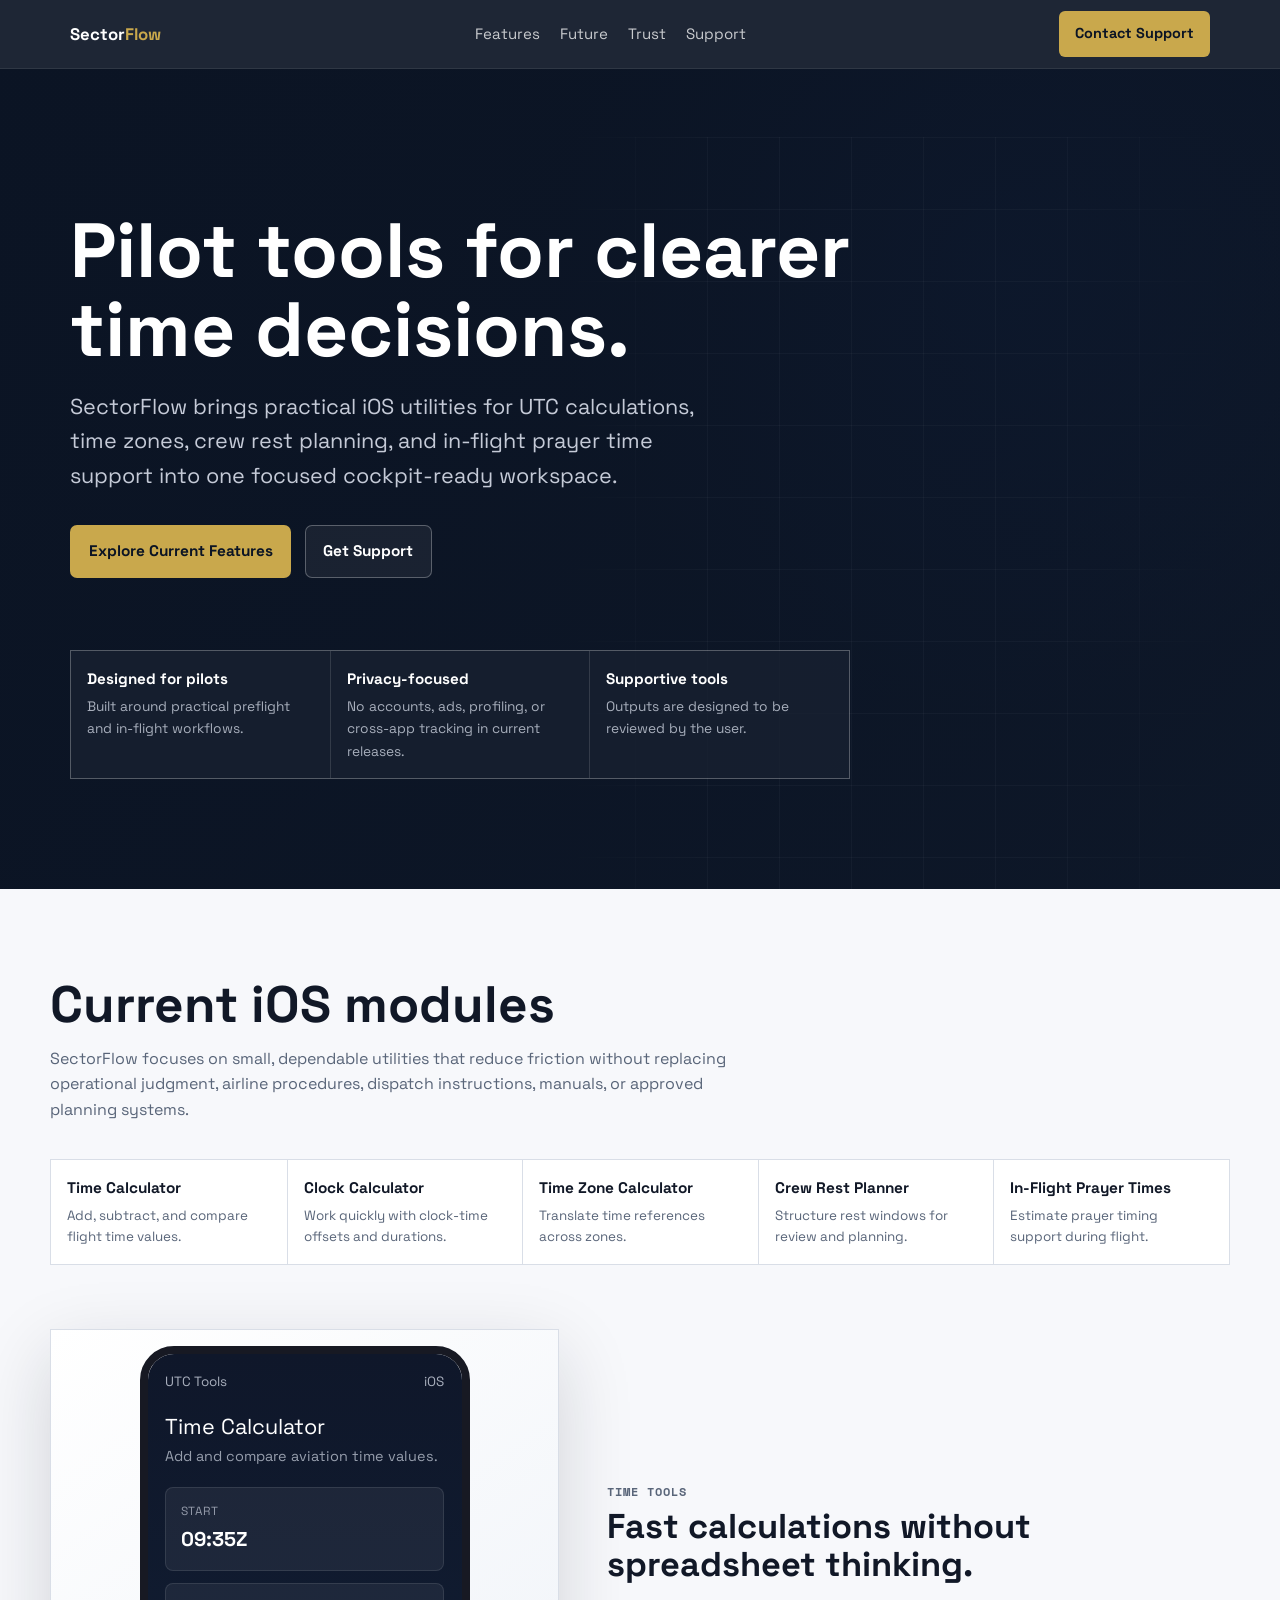
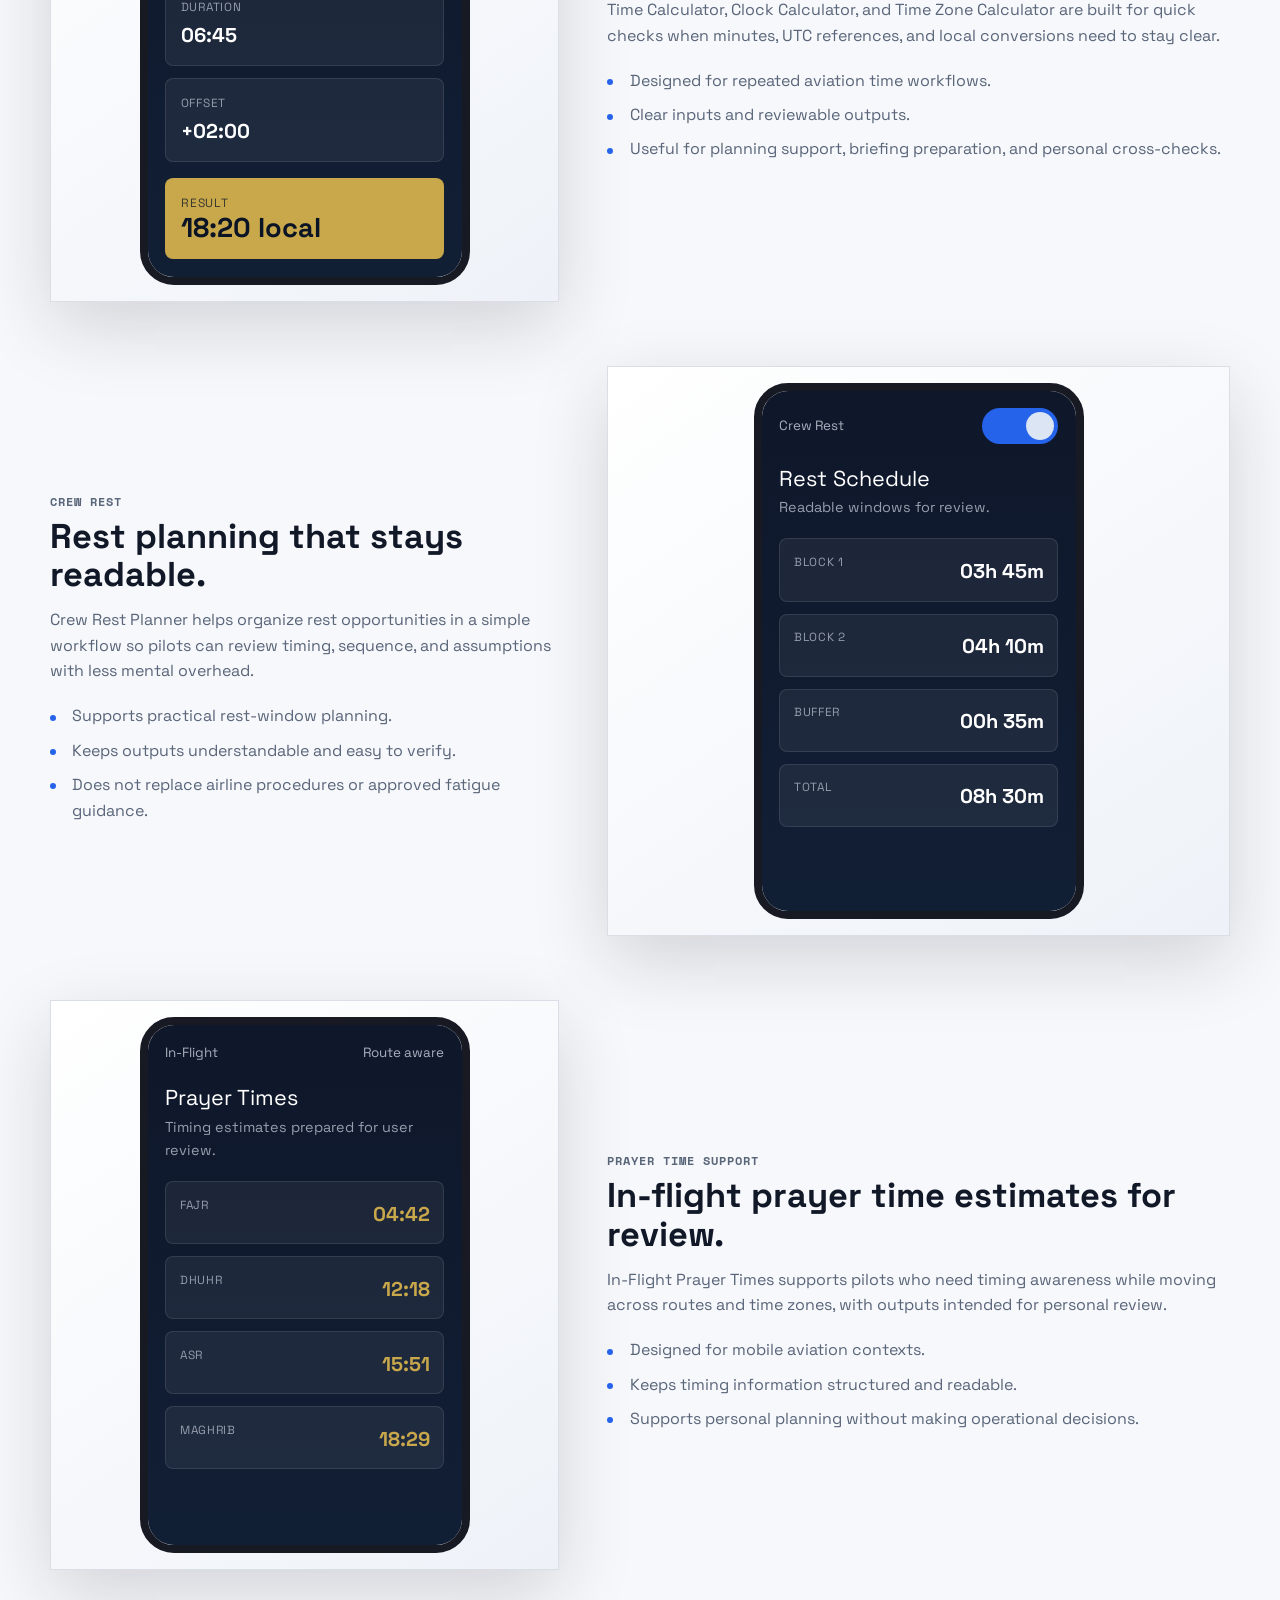
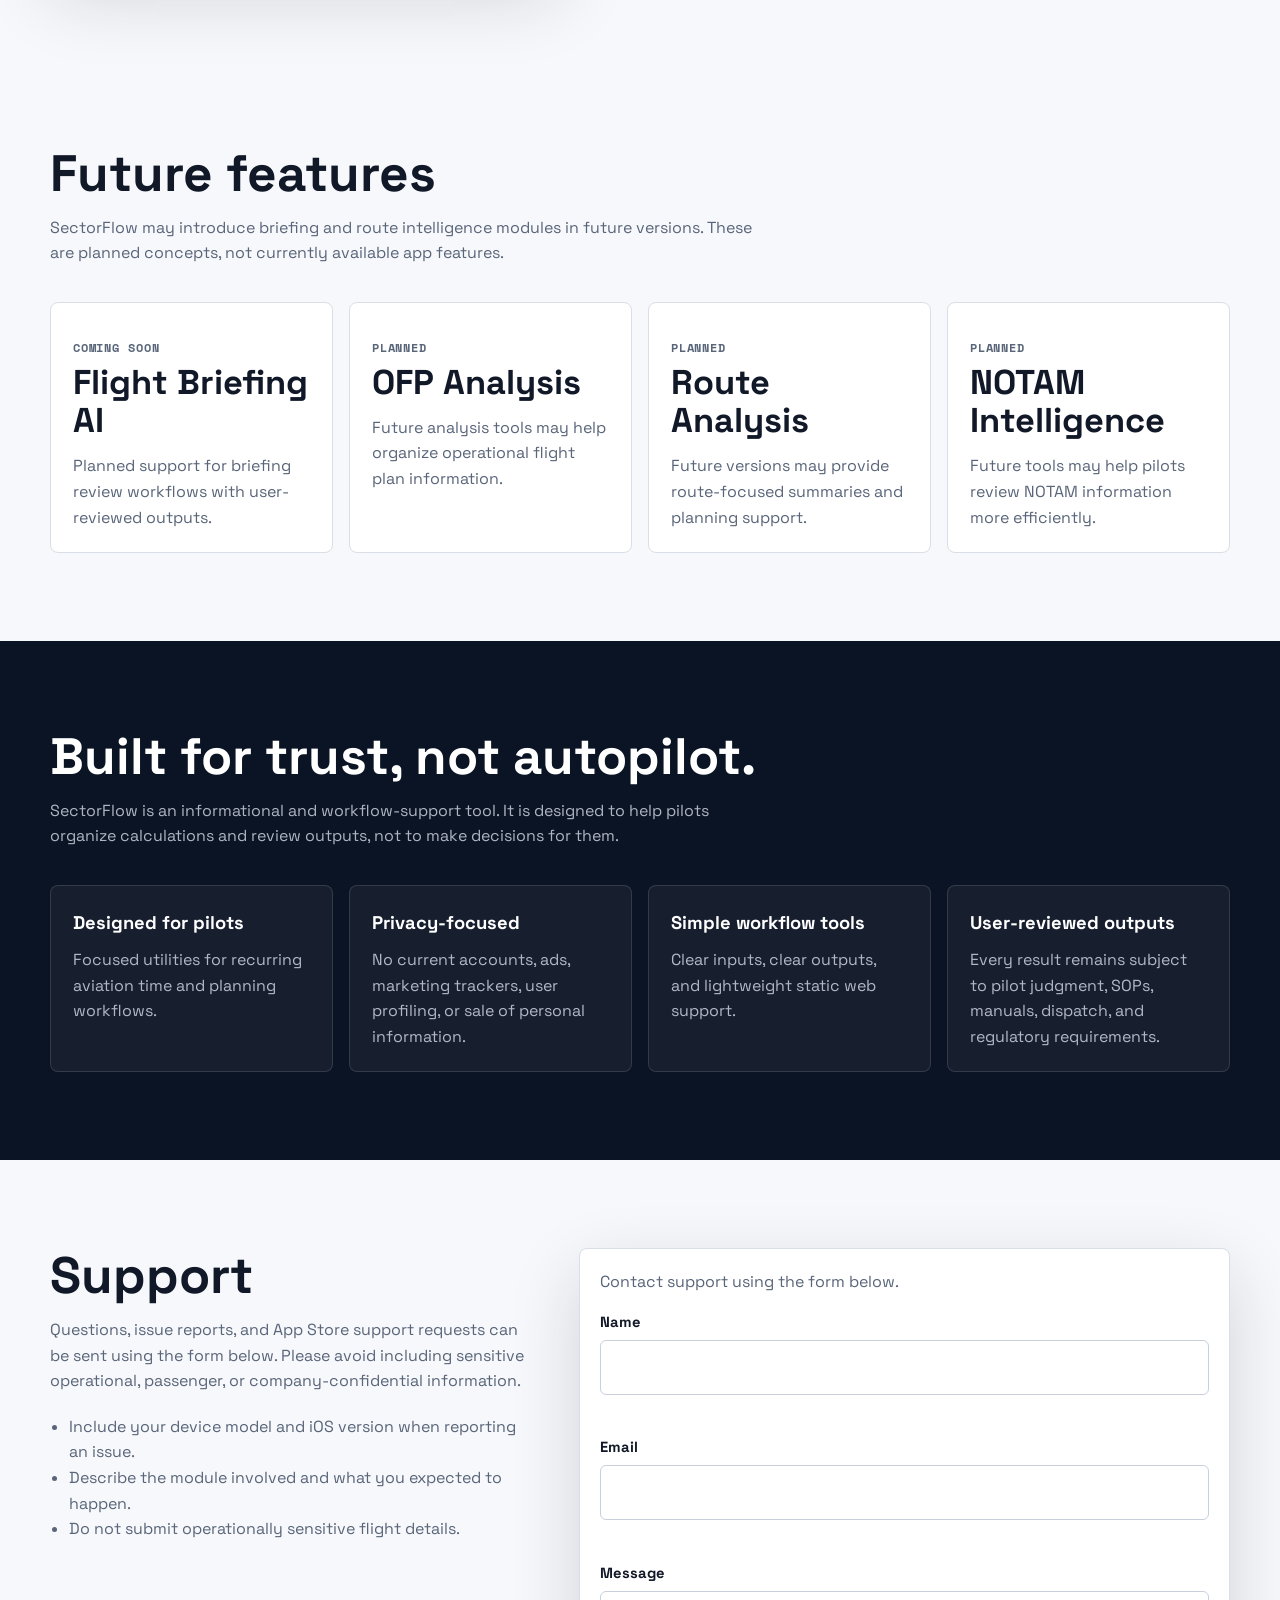
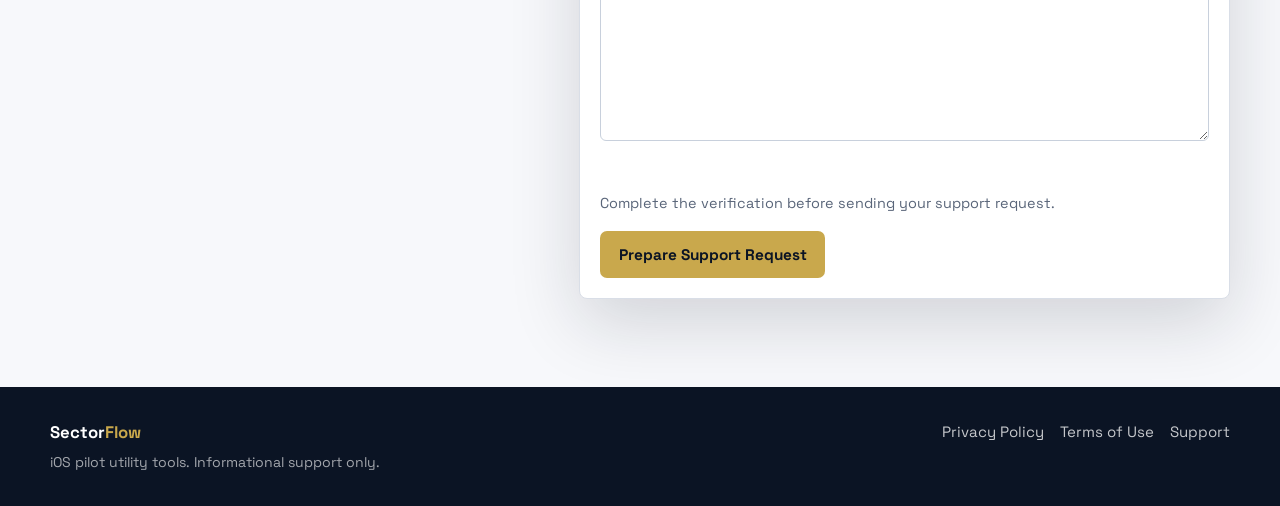
==== index.html @ 8fc18cc1 "Update index.html" ====
<!DOCTYPE html>
<html lang="en">
<head>
<meta charset="UTF-8">
<meta name="viewport" content="width=device-width, initial-scale=1.0">
<meta name="description" content="SectorFlow is an iOS pilot utility app for time calculations, crew rest planning, time zones, and in-flight prayer time support.">
<title>SectorFlow | iOS Pilot Utility App</title>
<link rel="preconnect" href="https://fonts.googleapis.com">
<link rel="preconnect" href="https://fonts.gstatic.com" crossorigin>
<link href="https://fonts.googleapis.com/css2?family=Space+Grotesk:wght@400;500;600;700&family=Space+Mono:wght@400;700&display=swap" rel="stylesheet">
<script src="https://challenges.cloudflare.com/turnstile/v0/api.js" async defer></script>
<style>
:root {
  --ink: #111827;
  --muted: #596579;
  --line: #d9dee7;
  --paper: #f7f8fb;
  --white: #ffffff;
  --navy: #0b1424;
  --navy-2: #111f35;
  --gold: #c9a84c;
  --blue: #2563eb;
  --green: #0f766e;
  --red: #b42318;
  --shadow: 0 24px 70px rgba(17, 24, 39, 0.16);
  --font: "Space Grotesk", sans-serif;
  --mono: "Space Mono", monospace;
}
*, *::before, *::after { box-sizing: border-box; }
html { scroll-behavior: smooth; }
body {
  margin: 0;
  font-family: var(--font);
  color: var(--ink);
  background: var(--paper);
  line-height: 1.6;
  overflow-x: hidden;
  -webkit-font-smoothing: antialiased;
}
a { color: inherit; }
img { max-width: 100%; display: block; }
.skip-link {
  position: absolute;
  left: 1rem;
  top: -4rem;
  z-index: 1000;
  background: var(--gold);
  color: var(--navy);
  padding: 0.75rem 1rem;
  border-radius: 6px;
  font-weight: 700;
}
.skip-link:focus { top: 1rem; }
.site-header {
  position: sticky;
  top: 0;
  z-index: 20;
  background: rgba(11, 20, 36, 0.92);
  backdrop-filter: blur(18px);
  border-bottom: 1px solid rgba(255,255,255,0.08);
}
.nav {
  max-width: 1180px;
  margin: 0 auto;
  min-height: 68px;
  padding: 0 1.25rem;
  display: flex;
  align-items: center;
  justify-content: space-between;
  gap: 1.5rem;
}
.brand {
  color: #fff;
  font-weight: 700;
  font-size: 1.05rem;
  text-decoration: none;
}
.brand span { color: var(--gold); }
.nav-links {
  display: flex;
  gap: 1.25rem;
  list-style: none;
  margin: 0;
  padding: 0;
}
.nav-links a,
.footer-links a {
  color: rgba(255,255,255,0.76);
  text-decoration: none;
  font-size: 0.94rem;
}
.nav-links a:hover,
.nav-links a:focus-visible,
.footer-links a:hover,
.footer-links a:focus-visible { color: #fff; }
.nav-cta {
  background: var(--gold);
  color: var(--navy);
  border-radius: 6px;
  padding: 0.72rem 1rem;
  font-weight: 700;
  text-decoration: none;
  font-size: 0.9rem;
}
.hero {
  color: #fff;
  overflow: hidden;
  background:
    linear-gradient(120deg, rgba(11,20,36,0.98), rgba(11,20,36,0.84)),
    radial-gradient(circle at 78% 24%, rgba(37,99,235,0.26), transparent 28rem),
    linear-gradient(135deg, #101827, #1c2a40);
  position: relative;
}
.hero::after {
  content: "";
  position: absolute;
  inset: 68px 4vw 0 auto;
  width: min(52vw, 680px);
  background:
    linear-gradient(rgba(255,255,255,0.06) 1px, transparent 1px),
    linear-gradient(90deg, rgba(255,255,255,0.06) 1px, transparent 1px);
  background-size: 72px 72px;
  mask-image: linear-gradient(90deg, transparent, #000 22%, #000 72%, transparent);
  opacity: 0.55;
  pointer-events: none;
}
.hero-inner {
  position: relative;
  z-index: 1;
  width: 100%;
  max-width: 1180px;
  min-height: min(820px, calc(100vh - 68px));
  margin: 0 auto;
  padding: 7rem 1.25rem 5rem;
  display: grid;
  grid-template-columns: minmax(0, 1fr);
  align-content: center;
}
.hero-copy { max-width: 790px; min-width: 0; }
h1 {
  margin: 0;
  font-size: clamp(2.7rem, 6vw, 5.6rem);
  line-height: 1.02;
  letter-spacing: 0;
}
.hero-title-line { display: inline; }
.hero-lede {
  margin: 1.35rem 0 0;
  max-width: 660px;
  color: rgba(238,243,255,0.82);
  font-size: clamp(1.05rem, 2vw, 1.35rem);
}
.hero-actions {
  display: flex;
  flex-wrap: wrap;
  gap: 0.85rem;
  margin-top: 2rem;
}
.button {
  display: inline-flex;
  align-items: center;
  justify-content: center;
  min-height: 46px;
  border-radius: 7px;
  border: 1px solid transparent;
  padding: 0.82rem 1.1rem;
  font-weight: 700;
  text-decoration: none;
  cursor: pointer;
  font-family: var(--font);
  font-size: 0.96rem;
}
.button-primary {
  background: var(--gold);
  color: var(--navy);
}
.button-secondary {
  border-color: rgba(255,255,255,0.28);
  color: #fff;
  background: rgba(255,255,255,0.06);
}
.hero-proof {
  display: grid;
  grid-template-columns: repeat(3, minmax(0, 1fr));
  gap: 1px;
  margin-top: 4.5rem;
  max-width: 780px;
  background: rgba(255,255,255,0.16);
  border: 1px solid rgba(255,255,255,0.16);
  min-width: 0;
}
.proof-item {
  background: rgba(11,20,36,0.72);
  padding: 1rem;
  min-width: 0;
}
.proof-item strong {
  display: block;
  color: #fff;
  font-size: 0.95rem;
}
.proof-item span {
  display: block;
  color: rgba(238,243,255,0.68);
  font-size: 0.86rem;
  margin-top: 0.25rem;
}
.section {
  padding: 5.5rem 1.25rem;
}
.section-dark {
  background: var(--navy);
  color: #fff;
}
.inner {
  max-width: 1180px;
  margin: 0 auto;
}
.section-head {
  max-width: 720px;
  margin-bottom: 2.25rem;
}
h2 {
  margin: 0;
  font-size: clamp(2rem, 4vw, 3.2rem);
  line-height: 1.08;
  letter-spacing: 0;
}
.section-head p,
.feature-copy p,
.trust-card p,
.future-card p,
.support-copy p {
  color: var(--muted);
  margin: 0.85rem 0 0;
}
.section-dark .section-head p,
.section-dark .trust-card p { color: rgba(238,243,255,0.72); }
.feature-list {
  display: grid;
  gap: 4rem;
}
.feature {
  display: grid;
  grid-template-columns: minmax(0, 0.9fr) minmax(0, 1.1fr);
  gap: 3rem;
  align-items: center;
}
.feature:nth-child(even) .feature-media { order: 2; }
.feature-media {
  background: linear-gradient(145deg, #ffffff, #eef2f8);
  border: 1px solid var(--line);
  box-shadow: var(--shadow);
  padding: 1rem;
}
.phone-frame {
  width: min(100%, 330px);
  margin: 0 auto;
  border-radius: 34px;
  border: 8px solid #171923;
  overflow: hidden;
  background: #171923;
}
.phone-frame img { border-radius: 25px; }
.product-screen {
  min-height: 520px;
  padding: 1.1rem;
  color: #eaf0fb;
  background: linear-gradient(180deg, #0f172a, #111f35);
}
.screen-top {
  display: flex;
  align-items: center;
  justify-content: space-between;
  gap: 1rem;
  color: rgba(234,240,251,0.7);
  font-size: 0.84rem;
  margin-bottom: 1.4rem;
}
.screen-title {
  margin: 0;
  color: #fff;
  font-size: 1.35rem;
  line-height: 1.15;
}
.screen-sub {
  margin: 0.3rem 0 1.2rem;
  color: rgba(234,240,251,0.62);
  font-size: 0.9rem;
}
.screen-grid,
.rest-list,
.prayer-list {
  display: grid;
  gap: 0.75rem;
}
.screen-card {
  border: 1px solid rgba(255,255,255,0.1);
  background: rgba(255,255,255,0.06);
  border-radius: 8px;
  padding: 0.9rem;
}
.screen-card span,
.rest-row span,
.prayer-row span {
  display: block;
  color: rgba(234,240,251,0.58);
  font-size: 0.74rem;
  text-transform: uppercase;
  letter-spacing: 0.06em;
}
.screen-card strong,
.rest-row strong,
.prayer-row strong {
  display: block;
  color: #fff;
  font-size: 1.25rem;
  margin-top: 0.12rem;
}
.screen-result {
  margin-top: 1rem;
  background: var(--gold);
  color: var(--navy);
  border-radius: 8px;
  padding: 1rem;
}
.screen-result span {
  display: block;
  font-size: 0.75rem;
  text-transform: uppercase;
  letter-spacing: 0.06em;
  opacity: 0.75;
}
.screen-result strong {
  display: block;
  font-size: 1.7rem;
  line-height: 1.1;
}
.rest-row,
.prayer-row {
  display: flex;
  justify-content: space-between;
  gap: 1rem;
  border: 1px solid rgba(255,255,255,0.1);
  background: rgba(255,255,255,0.06);
  border-radius: 8px;
  padding: 0.85rem;
}
.screen-toggle {
  width: 76px;
  height: 36px;
  border-radius: 999px;
  background: var(--blue);
  position: relative;
}
.screen-toggle::after {
  content: "";
  position: absolute;
  top: 4px;
  right: 4px;
  width: 28px;
  height: 28px;
  border-radius: 999px;
  background: #dbe5f4;
}
.prayer-row strong { color: var(--gold); }
.feature-kicker,
.future-label,
.legal-label {
  font-family: var(--mono);
  text-transform: uppercase;
  letter-spacing: 0.08em;
  font-size: 0.75rem;
  color: var(--blue);
  font-weight: 700;
}
.feature-copy h3,
.future-card h3,
.trust-card h3 {
  margin: 0.35rem 0 0;
  font-size: clamp(1.45rem, 3vw, 2.15rem);
  line-height: 1.12;
  letter-spacing: 0;
}
.feature-points {
  margin: 1.2rem 0 0;
  padding: 0;
  list-style: none;
  display: grid;
  gap: 0.55rem;
}
.feature-points li {
  color: var(--muted);
  padding-left: 1.4rem;
  position: relative;
}
.feature-points li::before {
  content: "";
  position: absolute;
  left: 0;
  top: 0.72rem;
  width: 6px;
  height: 6px;
  border-radius: 99px;
  background: var(--blue);
}
.module-strip {
  display: grid;
  grid-template-columns: repeat(5, minmax(0, 1fr));
  border: 1px solid var(--line);
  background: var(--white);
}
.module-strip div {
  padding: 1rem;
  border-left: 1px solid var(--line);
  min-height: 92px;
}
.module-strip div:first-child { border-left: 0; }
.module-strip strong {
  display: block;
  font-size: 0.96rem;
}
.module-strip span {
  display: block;
  color: var(--muted);
  font-size: 0.84rem;
  margin-top: 0.28rem;
}
.future-grid,
.trust-grid {
  display: grid;
  grid-template-columns: repeat(4, minmax(0, 1fr));
  gap: 1rem;
}
.future-card,
.trust-card {
  border: 1px solid var(--line);
  background: var(--white);
  padding: 1.35rem;
  border-radius: 8px;
}
.trust-card {
  background: rgba(255,255,255,0.05);
  border-color: rgba(255,255,255,0.12);
}
.trust-card h3 { font-size: 1.15rem; }
.support-grid {
  display: grid;
  grid-template-columns: minmax(0, 0.85fr) minmax(0, 1.15fr);
  gap: 3rem;
  align-items: start;
}
.support-copy ul {
  margin: 1.25rem 0 0;
  padding-left: 1.2rem;
  color: var(--muted);
}
.form-panel {
  background: var(--white);
  border: 1px solid var(--line);
  box-shadow: var(--shadow);
  padding: 1.25rem;
  border-radius: 8px;
}
.field {
  display: grid;
  gap: 0.35rem;
  margin-bottom: 1rem;
}
label {
  font-weight: 700;
  font-size: 0.92rem;
}
input,
textarea {
  width: 100%;
  border: 1px solid #c8d0dc;
  border-radius: 6px;
  padding: 0.85rem;
  font: inherit;
  color: var(--ink);
  background: #fff;
}
textarea {
  min-height: 150px;
  resize: vertical;
}
input:focus,
textarea:focus,
.button:focus-visible,
a:focus-visible {
  outline: 3px solid rgba(37,99,235,0.28);
  outline-offset: 2px;
}
.error {
  color: var(--red);
  font-size: 0.88rem;
  min-height: 1.25rem;
}
.status {
  margin-top: 1rem;
  padding: 0.85rem;
  border-radius: 6px;
  border: 1px solid transparent;
  font-weight: 700;
}
.status[hidden] { display: none; }
.status.success {
  color: #065f46;
  background: #ecfdf5;
  border-color: #a7f3d0;
}
.status.error-state {
  color: var(--red);
  background: #fff1f0;
  border-color: #fecdca;
}
.hp-field {
  position: absolute;
  left: -10000px;
  top: auto;
  width: 1px;
  height: 1px;
  overflow: hidden;
}
.turnstile-wrap {
  width: 100%;
  max-width: 100%;
  overflow: hidden;
  margin: 0.25rem 0 1rem;
}
.turnstile-note {
  margin: 0.65rem 0 0;
  color: var(--muted);
  font-size: 0.9rem;
  line-height: 1.5;
}
.site-footer {
  background: var(--navy);
  color: #fff;
  padding: 2rem 1.25rem;
}
.footer-inner {
  max-width: 1180px;
  margin: 0 auto;
  display: flex;
  justify-content: space-between;
  gap: 1.5rem;
  flex-wrap: wrap;
}
.footer-links {
  display: flex;
  gap: 1rem;
  list-style: none;
  margin: 0;
  padding: 0;
  flex-wrap: wrap;
}
.footer-note {
  color: rgba(255,255,255,0.62);
  font-size: 0.88rem;
  margin: 0.35rem 0 0;
}
@media (max-width: 900px) {
  .nav-links { display: none; }
  .feature,
  .support-grid {
    grid-template-columns: 1fr;
  }
  .feature:nth-child(even) .feature-media { order: 0; }
  .module-strip,
  .future-grid,
  .trust-grid {
    grid-template-columns: 1fr 1fr;
  }
  .hero-proof { grid-template-columns: 1fr; }
}
@media (max-width: 560px) {
  .nav { min-height: 62px; }
  .nav-cta { display: none; }
  .hero {
    background:
      linear-gradient(180deg, rgba(11,20,36,0.94), rgba(11,20,36,0.82)),
      radial-gradient(circle at 80% 16%, rgba(37,99,235,0.28), transparent 16rem),
      linear-gradient(135deg, #101827, #1c2a40);
  }
  .hero::after { display: none; }
  .hero-inner {
    min-height: auto;
    padding: 4.75rem 1rem 3rem;
  }
  .hero-copy,
  .hero-actions,
  .hero-proof {
    width: min(100%, 342px);
    max-width: 342px;
  }
  h1 {
    max-width: 342px;
    font-size: clamp(2rem, 9vw, 2.35rem);
    line-height: 1.08;
  }
  .hero-title-line { display: block; }
  .hero-lede {
    max-width: 100%;
    font-size: 1rem;
    line-height: 1.55;
  }
  .hero-actions { gap: 0.7rem; }
  .button { flex: 1 1 100%; }
  .hero-proof { margin-top: 2.6rem; }
  .proof-item { padding: 0.95rem 1rem; }
  .section { padding: 4rem 1rem; }
  .module-strip,
  .future-grid,
  .trust-grid { grid-template-columns: 1fr; }
}
@media (prefers-reduced-motion: reduce) {
  *, *::before, *::after {
    scroll-behavior: auto !important;
    transition-duration: 0.01ms !important;
    animation-duration: 0.01ms !important;
    animation-iteration-count: 1 !important;
  }
}
</style>
</head>
<body>
<a class="skip-link" href="#main">Skip to content</a>
<header class="site-header">
  <nav class="nav" aria-label="Primary navigation">
    <a class="brand" href="index.html" aria-label="SectorFlow home">Sector<span>Flow</span></a>
    <ul class="nav-links">
      <li><a href="#features">Features</a></li>
      <li><a href="#future">Future</a></li>
      <li><a href="#trust">Trust</a></li>
      <li><a href="#support">Support</a></li>
    </ul>
    <a class="nav-cta" href="#support">Contact Support</a>
  </nav>
</header>

<main id="main">
  <section class="hero" aria-labelledby="hero-title">
    <div class="hero-inner">
      <div class="hero-copy">
        <h1 id="hero-title"><span class="hero-title-line">Pilot tools</span> <span class="hero-title-line">for clearer</span> <span class="hero-title-line">time decisions.</span></h1>
        <p class="hero-lede">SectorFlow brings practical iOS utilities for UTC calculations, time zones, crew rest planning, and in-flight prayer time support into one focused cockpit-ready workspace.</p>
        <div class="hero-actions" aria-label="Primary actions">
          <a class="button button-primary" href="#features">Explore Current Features</a>
          <a class="button button-secondary" href="#support">Get Support</a>
        </div>
      </div>
      <div class="hero-proof" aria-label="SectorFlow trust signals">
        <div class="proof-item"><strong>Designed for pilots</strong><span>Built around practical preflight and in-flight workflows.</span></div>
        <div class="proof-item"><strong>Privacy-focused</strong><span>No accounts, ads, profiling, or cross-app tracking in current releases.</span></div>
        <div class="proof-item"><strong>Supportive tools</strong><span>Outputs are designed to be reviewed by the user.</span></div>
      </div>
    </div>
  </section>

  <section id="features" class="section" aria-labelledby="features-title">
    <div class="inner">
      <div class="section-head">
        <h2 id="features-title">Current iOS modules</h2>
        <p>SectorFlow focuses on small, dependable utilities that reduce friction without replacing operational judgment, airline procedures, dispatch instructions, manuals, or approved planning systems.</p>
      </div>
      <div class="module-strip" aria-label="Current SectorFlow modules">
        <div><strong>Time Calculator</strong><span>Add, subtract, and compare flight time values.</span></div>
        <div><strong>Clock Calculator</strong><span>Work quickly with clock-time offsets and durations.</span></div>
        <div><strong>Time Zone Calculator</strong><span>Translate time references across zones.</span></div>
        <div><strong>Crew Rest Planner</strong><span>Structure rest windows for review and planning.</span></div>
        <div><strong>In-Flight Prayer Times</strong><span>Estimate prayer timing support during flight.</span></div>
      </div>

      <div class="feature-list" style="margin-top:4rem">
        <article class="feature">
          <div class="feature-media">
            <div class="phone-frame" aria-label="SectorFlow time calculator screen preview">
              <div class="product-screen">
                <div class="screen-top"><span>UTC Tools</span><span>iOS</span></div>
                <p class="screen-title">Time Calculator</p>
                <p class="screen-sub">Add and compare aviation time values.</p>
                <div class="screen-grid">
                  <div class="screen-card"><span>Start</span><strong>09:35Z</strong></div>
                  <div class="screen-card"><span>Duration</span><strong>06:45</strong></div>
                  <div class="screen-card"><span>Offset</span><strong>+02:00</strong></div>
                </div>
                <div class="screen-result"><span>Result</span><strong>18:20 local</strong></div>
              </div>
            </div>
          </div>
          <div class="feature-copy">
            <p class="feature-kicker">Time Tools</p>
            <h3>Fast calculations without spreadsheet thinking.</h3>
            <p>Time Calculator, Clock Calculator, and Time Zone Calculator are built for quick checks when minutes, UTC references, and local conversions need to stay clear.</p>
            <ul class="feature-points">
              <li>Designed for repeated aviation time workflows.</li>
              <li>Clear inputs and reviewable outputs.</li>
              <li>Useful for planning support, briefing preparation, and personal cross-checks.</li>
            </ul>
          </div>
        </article>

        <article class="feature">
          <div class="feature-media">
            <div class="phone-frame" aria-label="SectorFlow crew rest planner screen preview">
              <div class="product-screen">
                <div class="screen-top"><span>Crew Rest</span><span class="screen-toggle" aria-hidden="true"></span></div>
                <p class="screen-title">Rest Schedule</p>
                <p class="screen-sub">Readable windows for review.</p>
                <div class="rest-list">
                  <div class="rest-row"><span>Block 1</span><strong>03h 45m</strong></div>
                  <div class="rest-row"><span>Block 2</span><strong>04h 10m</strong></div>
                  <div class="rest-row"><span>Buffer</span><strong>00h 35m</strong></div>
                  <div class="rest-row"><span>Total</span><strong>08h 30m</strong></div>
                </div>
              </div>
            </div>
          </div>
          <div class="feature-copy">
            <p class="feature-kicker">Crew Rest</p>
            <h3>Rest planning that stays readable.</h3>
            <p>Crew Rest Planner helps organize rest opportunities in a simple workflow so pilots can review timing, sequence, and assumptions with less mental overhead.</p>
            <ul class="feature-points">
              <li>Supports practical rest-window planning.</li>
              <li>Keeps outputs understandable and easy to verify.</li>
              <li>Does not replace airline procedures or approved fatigue guidance.</li>
            </ul>
          </div>
        </article>

        <article class="feature">
          <div class="feature-media">
            <div class="phone-frame" aria-label="SectorFlow in-flight prayer times screen preview">
              <div class="product-screen">
                <div class="screen-top"><span>In-Flight</span><span>Route aware</span></div>
                <p class="screen-title">Prayer Times</p>
                <p class="screen-sub">Timing estimates prepared for user review.</p>
                <div class="prayer-list">
                  <div class="prayer-row"><span>Fajr</span><strong>04:42</strong></div>
                  <div class="prayer-row"><span>Dhuhr</span><strong>12:18</strong></div>
                  <div class="prayer-row"><span>Asr</span><strong>15:51</strong></div>
                  <div class="prayer-row"><span>Maghrib</span><strong>18:29</strong></div>
                </div>
              </div>
            </div>
          </div>
          <div class="feature-copy">
            <p class="feature-kicker">Prayer Time Support</p>
            <h3>In-flight prayer time estimates for review.</h3>
            <p>In-Flight Prayer Times supports pilots who need timing awareness while moving across routes and time zones, with outputs intended for personal review.</p>
            <ul class="feature-points">
              <li>Designed for mobile aviation contexts.</li>
              <li>Keeps timing information structured and readable.</li>
              <li>Supports personal planning without making operational decisions.</li>
            </ul>
          </div>
        </article>
      </div>
    </div>
  </section>

  <section id="future" class="section" aria-labelledby="future-title">
    <div class="inner">
      <div class="section-head">
        <h2 id="future-title">Future features</h2>
        <p>SectorFlow may introduce briefing and route intelligence modules in future versions. These are planned concepts, not currently available app features.</p>
      </div>
      <div class="future-grid">
        <article class="future-card"><p class="future-label">Coming Soon</p><h3>Flight Briefing AI</h3><p>Planned support for briefing review workflows with user-reviewed outputs.</p></article>
        <article class="future-card"><p class="future-label">Planned</p><h3>OFP Analysis</h3><p>Future analysis tools may help organize operational flight plan information.</p></article>
        <article class="future-card"><p class="future-label">Planned</p><h3>Route Analysis</h3><p>Future versions may provide route-focused summaries and planning support.</p></article>
        <article class="future-card"><p class="future-label">Planned</p><h3>NOTAM Intelligence</h3><p>Future tools may help pilots review NOTAM information more efficiently.</p></article>
      </div>
    </div>
  </section>

  <section id="trust" class="section section-dark" aria-labelledby="trust-title">
    <div class="inner">
      <div class="section-head">
        <h2 id="trust-title">Built for trust, not autopilot.</h2>
        <p>SectorFlow is an informational and workflow-support tool. It is designed to help pilots organize calculations and review outputs, not to make decisions for them.</p>
      </div>
      <div class="trust-grid">
        <article class="trust-card"><h3>Designed for pilots</h3><p>Focused utilities for recurring aviation time and planning workflows.</p></article>
        <article class="trust-card"><h3>Privacy-focused</h3><p>No current accounts, ads, marketing trackers, user profiling, or sale of personal information.</p></article>
        <article class="trust-card"><h3>Simple workflow tools</h3><p>Clear inputs, clear outputs, and lightweight static web support.</p></article>
        <article class="trust-card"><h3>User-reviewed outputs</h3><p>Every result remains subject to pilot judgment, SOPs, manuals, dispatch, and regulatory requirements.</p></article>
      </div>
    </div>
  </section>

  <section id="support" class="section" aria-labelledby="support-title">
    <div class="inner support-grid">
      <div class="support-copy">
        <h2 id="support-title">Support</h2>
        <p>Questions, issue reports, and App Store support requests can be sent using the form below. Please avoid including sensitive operational, passenger, or company-confidential information.</p>
        <ul>
          <li>Include your device model and iOS version when reporting an issue.</li>
          <li>Describe the module involved and what you expected to happen.</li>
          <li>Do not submit operationally sensitive flight details.</li>
        </ul>
      </div>

      <form class="form-panel" id="support-form" novalidate aria-describedby="support-form-help">
        <p id="support-form-help" class="support-copy" style="margin-top:0;color:var(--muted)">Contact support using the form below.</p>
        <div class="hp-field" aria-hidden="true">
          <label for="company">Company</label>
          <input id="company" name="company" tabindex="-1" autocomplete="off">
        </div>
        <div class="field">
          <label for="name">Name</label>
          <input id="name" name="name" type="text" autocomplete="name" required aria-describedby="name-error">
          <span class="error" id="name-error" aria-live="polite"></span>
        </div>
        <div class="field">
          <label for="email">Email</label>
          <input id="email" name="email" type="email" autocomplete="email" required aria-describedby="email-error">
          <span class="error" id="email-error" aria-live="polite"></span>
        </div>
        <div class="field">
          <label for="message">Message</label>
          <textarea id="message" name="message" required minlength="30" aria-describedby="message-error"></textarea>
          <span class="error" id="message-error" aria-live="polite"></span>
        </div>

        <input type="hidden" name="cf-turnstile-response" id="cf-turnstile-response" value="">
        <!-- TODO: Turnstile client widget added. Server-side verification is still required before trusting submissions. Verify cf-turnstile-response using Cloudflare Siteverify from a backend, Cloudflare Worker, Cloudflare Pages Function, or trusted form provider. Do not expose the secret key in public files. -->
        <div class="turnstile-wrap">
          <div class="cf-turnstile" data-sitekey="0x4AAAAAADjMFqv-Q5ulBH06" data-callback="handleTurnstileSuccess" data-expired-callback="handleTurnstileExpired"></div>
          <p class="turnstile-note">Complete the verification before sending your support request.</p>
        </div>

        <button class="button button-primary" type="submit">Prepare Support Request</button>
        <div class="status" id="form-status" role="status" aria-live="polite" hidden></div>
      </form>
    </div>
  </section>
</main>

<footer class="site-footer">
  <div class="footer-inner">
    <div>
      <a class="brand" href="index.html" aria-label="SectorFlow home">Sector<span>Flow</span></a>
      <p class="footer-note">iOS pilot utility tools. Informational support only.</p>
    </div>
    <ul class="footer-links" aria-label="Footer navigation">
      <li><a href="privacy.html">Privacy Policy</a></li>
      <li><a href="terms.html">Terms of Use</a></li>
      <li><a href="#support">Support</a></li>
    </ul>
  </div>
</footer>

<script>
const form = document.querySelector("#support-form");
const statusEl = document.querySelector("#form-status");
const turnstileTokenInput = document.querySelector("#cf-turnstile-response");
const supportAddressParts = [
  [115,117,112,112,111,114,116],
  [115,101,99,116,111,114,102,108,111,119,97,112,112,46,99,111,109]
].map((part) => String.fromCharCode(...part));

const fields = {
  name: {
    input: document.querySelector("#name"),
    error: document.querySelector("#name-error"),
    validate(value) {
      if (value.trim().length < 2) return "Enter your name.";
      if (value.trim().length > 80) return "Name must be 80 characters or fewer.";
      return "";
    }
  },
  email: {
    input: document.querySelector("#email"),
    error: document.querySelector("#email-error"),
    validate(value) {
      if (!/^[^\s@]+@[^\s@]+\.[^\s@]+$/.test(value.trim())) return "Enter a valid email address.";
      return "";
    }
  },
  message: {
    input: document.querySelector("#message"),
    error: document.querySelector("#message-error"),
    validate(value) {
      if (value.trim().length < 30) return "Message must be at least 30 characters.";
      if (value.trim().length > 3000) return "Message must be 3000 characters or fewer.";
      return "";
    }
  }
};

function setStatus(message, type) {
  statusEl.hidden = false;
  statusEl.textContent = message;
  statusEl.className = `status ${type}`;
}

window.handleTurnstileSuccess = function(token) {
  turnstileTokenInput.value = token || "";
  turnstileTokenInput.setAttribute("aria-invalid", "false");
};

window.handleTurnstileExpired = function() {
  turnstileTokenInput.value = "";
};

function validateForm() {
  let firstInvalid = null;
  Object.values(fields).forEach(({ input, error, validate }) => {
    const message = validate(input.value);
    error.textContent = message;
    input.setAttribute("aria-invalid", message ? "true" : "false");
    if (message && !firstInvalid) firstInvalid = input;
  });
  return firstInvalid;
}

Object.values(fields).forEach(({ input, error, validate }) => {
  input.addEventListener("input", () => {
    const message = validate(input.value);
    error.textContent = message;
    input.setAttribute("aria-invalid", message ? "true" : "false");
  });
});

form.addEventListener("submit", (event) => {
  event.preventDefault();
  statusEl.hidden = true;
  statusEl.className = "status";

  if (document.querySelector("#company").value.trim()) {
    setStatus("Your request could not be submitted.", "error-state");
    return;
  }

  const firstInvalid = validateForm();
  if (firstInvalid) {
    firstInvalid.focus();
    setStatus("Please correct the highlighted fields.", "error-state");
    return;
  }

  if (!turnstileTokenInput.value.trim()) {
    setStatus("Please complete the Turnstile verification before sending.", "error-state");
    return;
  }

  const address = `${supportAddressParts[0]}@${supportAddressParts[1]}`;
  const subject = encodeURIComponent("SectorFlow support request");
  const body = encodeURIComponent(
    `Name: ${fields.name.input.value.trim()}\nEmail: ${fields.email.input.value.trim()}\ncf-turnstile-response: ${turnstileTokenInput.value.trim()}\n\nMessage:\n${fields.message.input.value.trim()}`
  );
  window.location.href = `mailto:${address}?subject=${subject}&body=${body}`;
  setStatus("Your support request is ready in your email app. Please send it to complete the request.", "success");
});
</script>
</body>
</html>
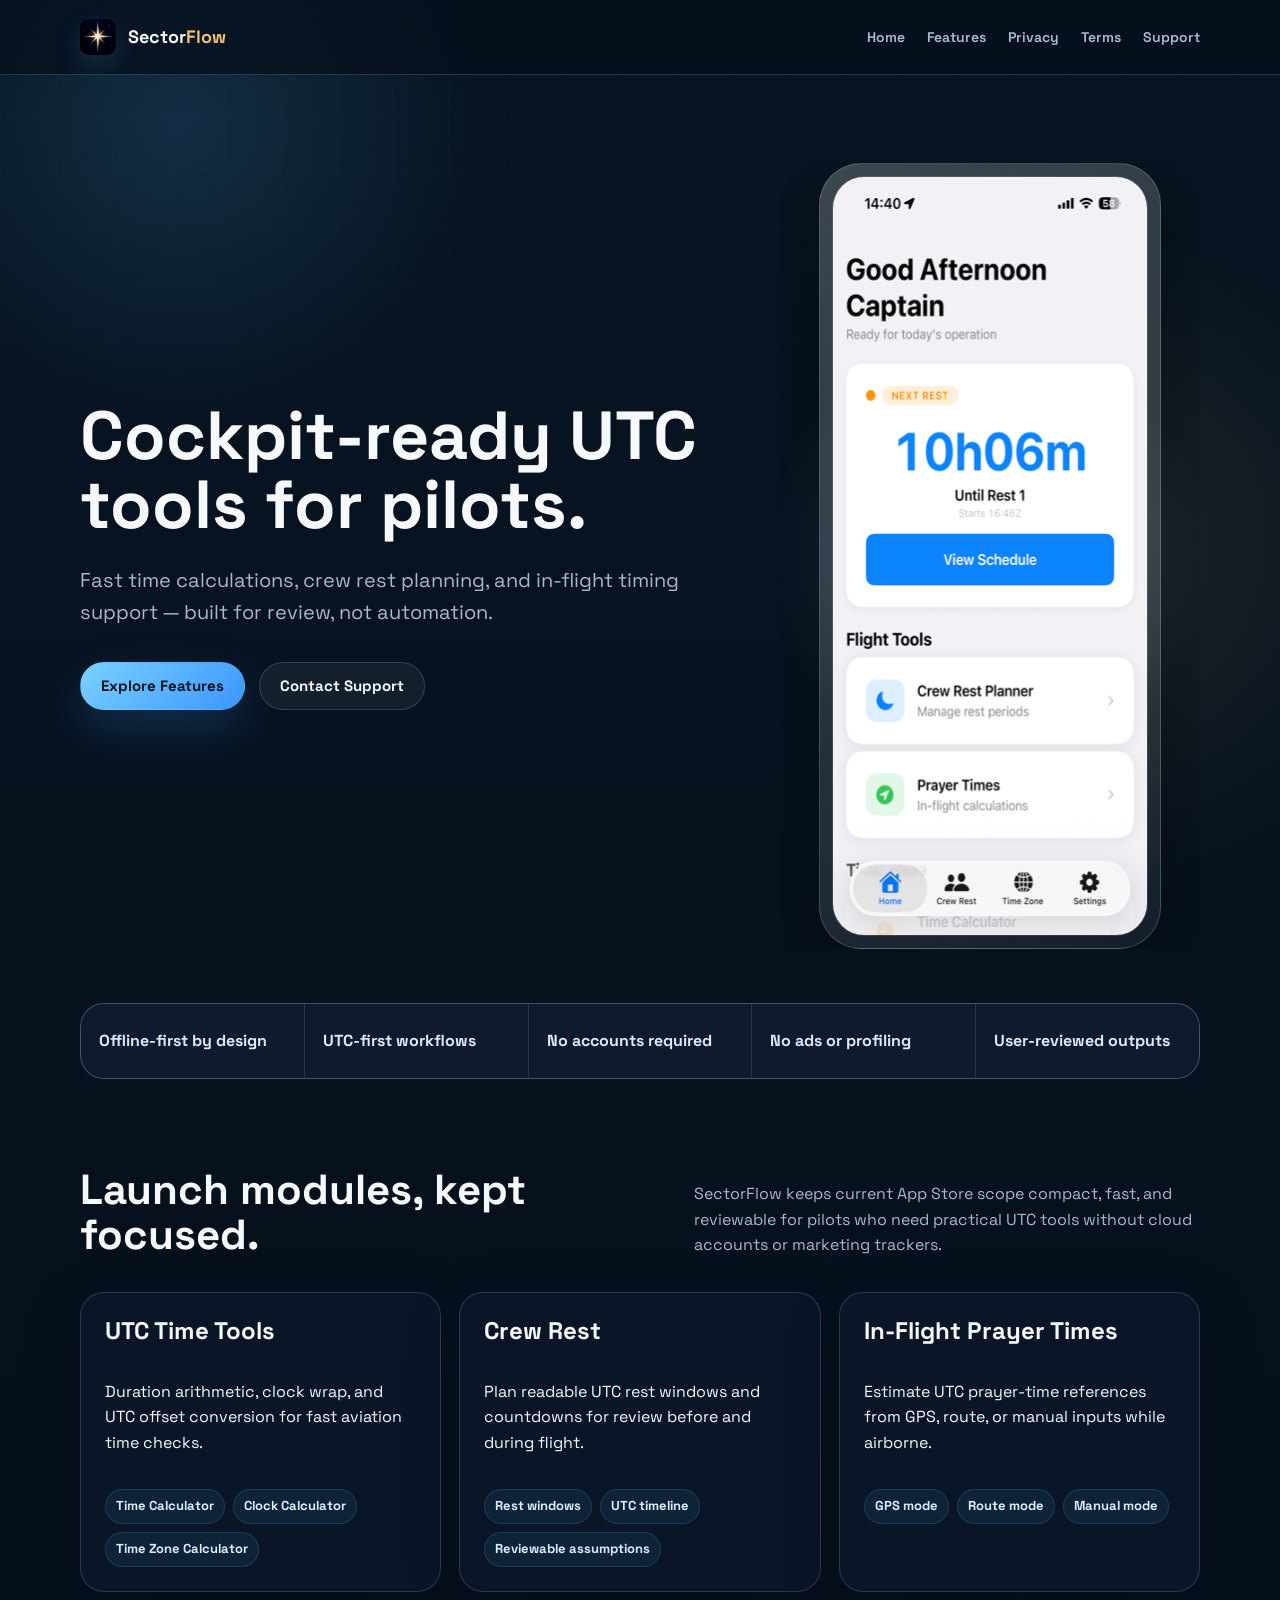
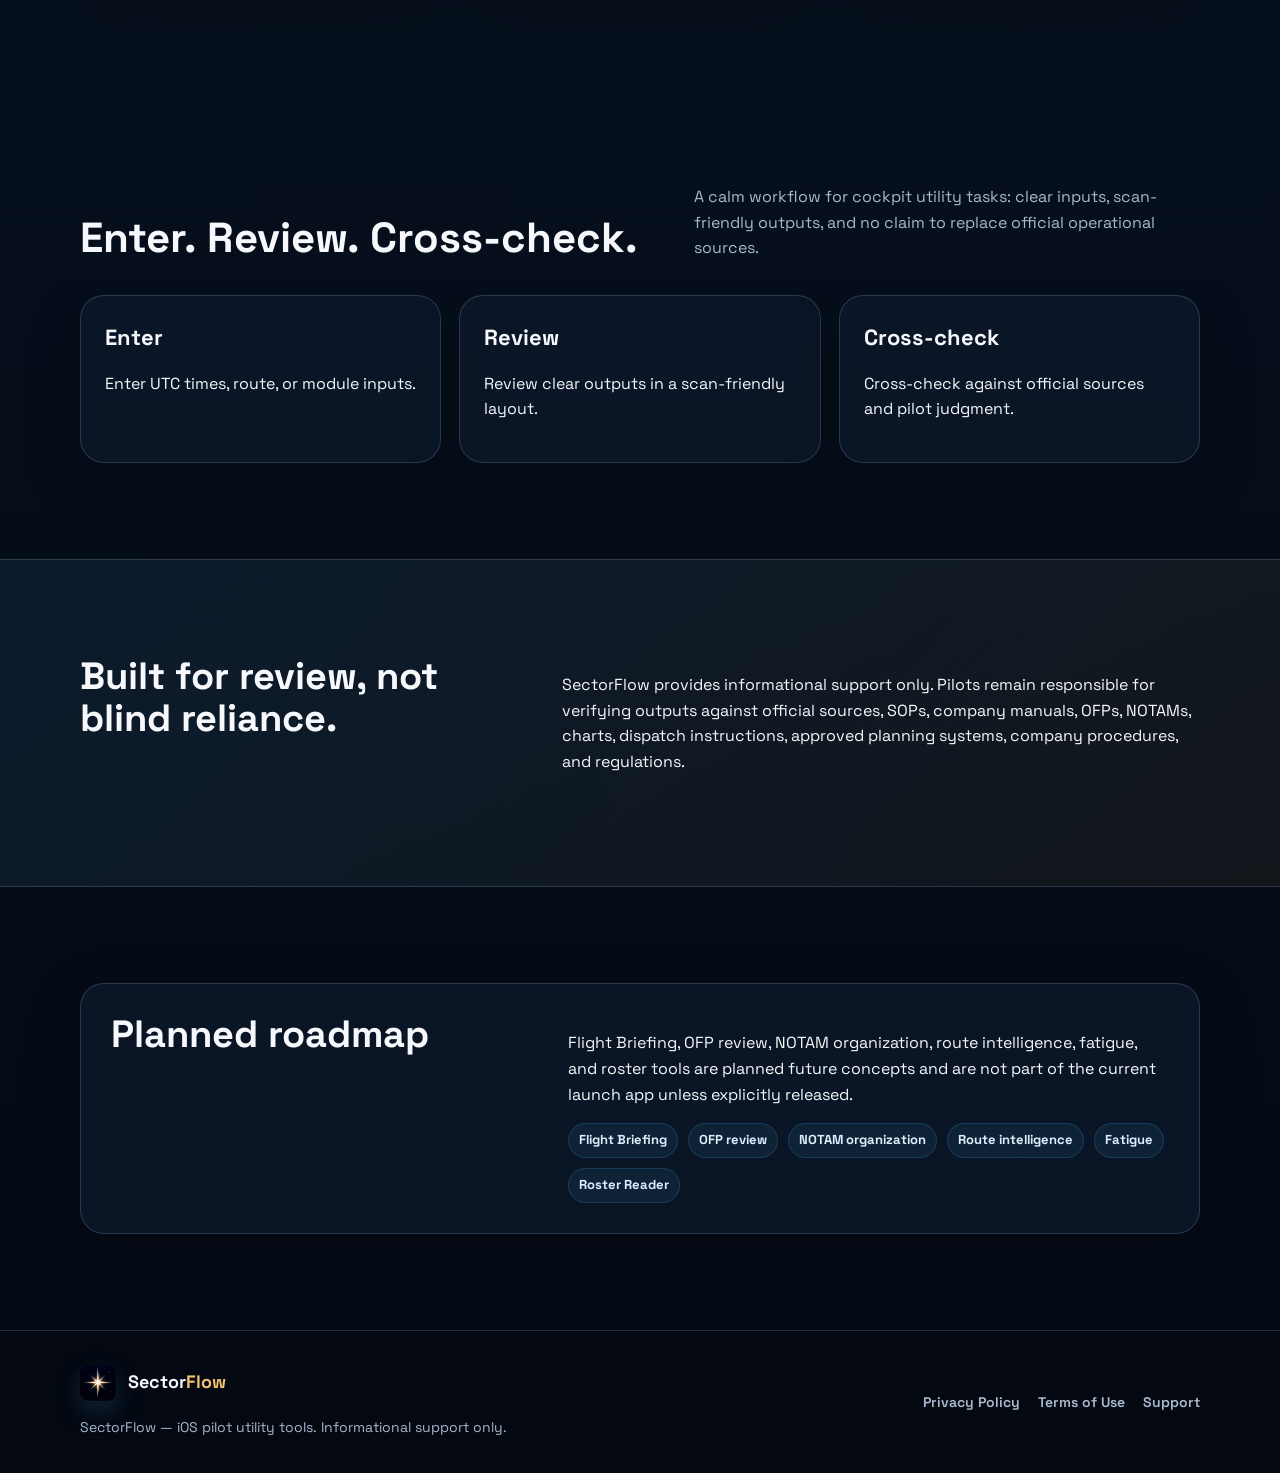
==== commit caf5b7e8: "Changes ro web design" ====
--- a/index.html
+++ b/index.html
@@ -3,838 +3,147 @@
 <head>
 <meta charset="UTF-8">
 <meta name="viewport" content="width=device-width, initial-scale=1.0">
-<meta name="description" content="SectorFlow is an iOS pilot utility app for time calculations, crew rest planning, time zones, and in-flight prayer time support.">
-<title>SectorFlow | iOS Pilot Utility App</title>
+<meta name="description" content="SectorFlow is an offline-first iOS cockpit support app for UTC time tools, crew rest planning, and in-flight prayer-time references.">
+<title>SectorFlow | Cockpit-ready UTC tools for pilots</title>
+<link rel="icon" href="assets/images/favicon.png">
+<link rel="apple-touch-icon" href="assets/images/apple-touch-icon.png">
 <link rel="preconnect" href="https://fonts.googleapis.com">
 <link rel="preconnect" href="https://fonts.gstatic.com" crossorigin>
-<link href="https://fonts.googleapis.com/css2?family=Space+Grotesk:wght@400;500;600;700&family=Space+Mono:wght@400;700&display=swap" rel="stylesheet">
-<script src="https://challenges.cloudflare.com/turnstile/v0/api.js" async defer></script>
-<style>
-:root {
-  --ink: #111827;
-  --muted: #596579;
-  --line: #d9dee7;
-  --paper: #f7f8fb;
-  --white: #ffffff;
-  --navy: #0b1424;
-  --navy-2: #111f35;
-  --gold: #c9a84c;
-  --blue: #2563eb;
-  --green: #0f766e;
-  --red: #b42318;
-  --shadow: 0 24px 70px rgba(17, 24, 39, 0.16);
-  --font: "Space Grotesk", sans-serif;
-  --mono: "Space Mono", monospace;
-}
-*, *::before, *::after { box-sizing: border-box; }
-html { scroll-behavior: smooth; }
-body {
-  margin: 0;
-  font-family: var(--font);
-  color: var(--ink);
-  background: var(--paper);
-  line-height: 1.6;
-  overflow-x: hidden;
-  -webkit-font-smoothing: antialiased;
-}
-a { color: inherit; }
-img { max-width: 100%; display: block; }
-.skip-link {
-  position: absolute;
-  left: 1rem;
-  top: -4rem;
-  z-index: 1000;
-  background: var(--gold);
-  color: var(--navy);
-  padding: 0.75rem 1rem;
-  border-radius: 6px;
-  font-weight: 700;
-}
-.skip-link:focus { top: 1rem; }
-.site-header {
-  position: sticky;
-  top: 0;
-  z-index: 20;
-  background: rgba(11, 20, 36, 0.92);
-  backdrop-filter: blur(18px);
-  border-bottom: 1px solid rgba(255,255,255,0.08);
-}
-.nav {
-  max-width: 1180px;
-  margin: 0 auto;
-  min-height: 68px;
-  padding: 0 1.25rem;
-  display: flex;
-  align-items: center;
-  justify-content: space-between;
-  gap: 1.5rem;
-}
-.brand {
-  color: #fff;
-  font-weight: 700;
-  font-size: 1.05rem;
-  text-decoration: none;
-}
-.brand span { color: var(--gold); }
-.nav-links {
-  display: flex;
-  gap: 1.25rem;
-  list-style: none;
-  margin: 0;
-  padding: 0;
-}
-.nav-links a,
-.footer-links a {
-  color: rgba(255,255,255,0.76);
-  text-decoration: none;
-  font-size: 0.94rem;
-}
-.nav-links a:hover,
-.nav-links a:focus-visible,
-.footer-links a:hover,
-.footer-links a:focus-visible { color: #fff; }
-.nav-cta {
-  background: var(--gold);
-  color: var(--navy);
-  border-radius: 6px;
-  padding: 0.72rem 1rem;
-  font-weight: 700;
-  text-decoration: none;
-  font-size: 0.9rem;
-}
-.hero {
-  color: #fff;
-  overflow: hidden;
-  background:
-    linear-gradient(120deg, rgba(11,20,36,0.98), rgba(11,20,36,0.84)),
-    radial-gradient(circle at 78% 24%, rgba(37,99,235,0.26), transparent 28rem),
-    linear-gradient(135deg, #101827, #1c2a40);
-  position: relative;
-}
-.hero::after {
-  content: "";
-  position: absolute;
-  inset: 68px 4vw 0 auto;
-  width: min(52vw, 680px);
-  background:
-    linear-gradient(rgba(255,255,255,0.06) 1px, transparent 1px),
-    linear-gradient(90deg, rgba(255,255,255,0.06) 1px, transparent 1px);
-  background-size: 72px 72px;
-  mask-image: linear-gradient(90deg, transparent, #000 22%, #000 72%, transparent);
-  opacity: 0.55;
-  pointer-events: none;
-}
-.hero-inner {
-  position: relative;
-  z-index: 1;
-  width: 100%;
-  max-width: 1180px;
-  min-height: min(820px, calc(100vh - 68px));
-  margin: 0 auto;
-  padding: 7rem 1.25rem 5rem;
-  display: grid;
-  grid-template-columns: minmax(0, 1fr);
-  align-content: center;
-}
-.hero-copy { max-width: 790px; min-width: 0; }
-h1 {
-  margin: 0;
-  font-size: clamp(2.7rem, 6vw, 5.6rem);
-  line-height: 1.02;
-  letter-spacing: 0;
-}
-.hero-title-line { display: inline; }
-.hero-lede {
-  margin: 1.35rem 0 0;
-  max-width: 660px;
-  color: rgba(238,243,255,0.82);
-  font-size: clamp(1.05rem, 2vw, 1.35rem);
-}
-.hero-actions {
-  display: flex;
-  flex-wrap: wrap;
-  gap: 0.85rem;
-  margin-top: 2rem;
-}
-.button {
-  display: inline-flex;
-  align-items: center;
-  justify-content: center;
-  min-height: 46px;
-  border-radius: 7px;
-  border: 1px solid transparent;
-  padding: 0.82rem 1.1rem;
-  font-weight: 700;
-  text-decoration: none;
-  cursor: pointer;
-  font-family: var(--font);
-  font-size: 0.96rem;
-}
-.button-primary {
-  background: var(--gold);
-  color: var(--navy);
-}
-.button-secondary {
-  border-color: rgba(255,255,255,0.28);
-  color: #fff;
-  background: rgba(255,255,255,0.06);
-}
-.hero-proof {
-  display: grid;
-  grid-template-columns: repeat(3, minmax(0, 1fr));
-  gap: 1px;
-  margin-top: 4.5rem;
-  max-width: 780px;
-  background: rgba(255,255,255,0.16);
-  border: 1px solid rgba(255,255,255,0.16);
-  min-width: 0;
-}
-.proof-item {
-  background: rgba(11,20,36,0.72);
-  padding: 1rem;
-  min-width: 0;
-}
-.proof-item strong {
-  display: block;
-  color: #fff;
-  font-size: 0.95rem;
-}
-.proof-item span {
-  display: block;
-  color: rgba(238,243,255,0.68);
-  font-size: 0.86rem;
-  margin-top: 0.25rem;
-}
-.section {
-  padding: 5.5rem 1.25rem;
-}
-.section-dark {
-  background: var(--navy);
-  color: #fff;
-}
-.inner {
-  max-width: 1180px;
-  margin: 0 auto;
-}
-.section-head {
-  max-width: 720px;
-  margin-bottom: 2.25rem;
-}
-h2 {
-  margin: 0;
-  font-size: clamp(2rem, 4vw, 3.2rem);
-  line-height: 1.08;
-  letter-spacing: 0;
-}
-.section-head p,
-.feature-copy p,
-.trust-card p,
-.future-card p,
-.support-copy p {
-  color: var(--muted);
-  margin: 0.85rem 0 0;
-}
-.section-dark .section-head p,
-.section-dark .trust-card p { color: rgba(238,243,255,0.72); }
-.feature-list {
-  display: grid;
-  gap: 4rem;
-}
-.feature {
-  display: grid;
-  grid-template-columns: minmax(0, 0.9fr) minmax(0, 1.1fr);
-  gap: 3rem;
-  align-items: center;
-}
-.feature:nth-child(even) .feature-media { order: 2; }
-.feature-media {
-  background: linear-gradient(145deg, #ffffff, #eef2f8);
-  border: 1px solid var(--line);
-  box-shadow: var(--shadow);
-  padding: 1rem;
-}
-.phone-frame {
-  width: min(100%, 330px);
-  margin: 0 auto;
-  border-radius: 34px;
-  border: 8px solid #171923;
-  overflow: hidden;
-  background: #171923;
-}
-.phone-frame img { border-radius: 25px; }
-.product-screen {
-  min-height: 520px;
-  padding: 1.1rem;
-  color: #eaf0fb;
-  background: linear-gradient(180deg, #0f172a, #111f35);
-}
-.screen-top {
-  display: flex;
-  align-items: center;
-  justify-content: space-between;
-  gap: 1rem;
-  color: rgba(234,240,251,0.7);
-  font-size: 0.84rem;
-  margin-bottom: 1.4rem;
-}
-.screen-title {
-  margin: 0;
-  color: #fff;
-  font-size: 1.35rem;
-  line-height: 1.15;
-}
-.screen-sub {
-  margin: 0.3rem 0 1.2rem;
-  color: rgba(234,240,251,0.62);
-  font-size: 0.9rem;
-}
-.screen-grid,
-.rest-list,
-.prayer-list {
-  display: grid;
-  gap: 0.75rem;
-}
-.screen-card {
-  border: 1px solid rgba(255,255,255,0.1);
-  background: rgba(255,255,255,0.06);
-  border-radius: 8px;
-  padding: 0.9rem;
-}
-.screen-card span,
-.rest-row span,
-.prayer-row span {
-  display: block;
-  color: rgba(234,240,251,0.58);
-  font-size: 0.74rem;
-  text-transform: uppercase;
-  letter-spacing: 0.06em;
-}
-.screen-card strong,
-.rest-row strong,
-.prayer-row strong {
-  display: block;
-  color: #fff;
-  font-size: 1.25rem;
-  margin-top: 0.12rem;
-}
-.screen-result {
-  margin-top: 1rem;
-  background: var(--gold);
-  color: var(--navy);
-  border-radius: 8px;
-  padding: 1rem;
-}
-.screen-result span {
-  display: block;
-  font-size: 0.75rem;
-  text-transform: uppercase;
-  letter-spacing: 0.06em;
-  opacity: 0.75;
-}
-.screen-result strong {
-  display: block;
-  font-size: 1.7rem;
-  line-height: 1.1;
-}
-.rest-row,
-.prayer-row {
-  display: flex;
-  justify-content: space-between;
-  gap: 1rem;
-  border: 1px solid rgba(255,255,255,0.1);
-  background: rgba(255,255,255,0.06);
-  border-radius: 8px;
-  padding: 0.85rem;
-}
-.screen-toggle {
-  width: 76px;
-  height: 36px;
-  border-radius: 999px;
-  background: var(--blue);
-  position: relative;
-}
-.screen-toggle::after {
-  content: "";
-  position: absolute;
-  top: 4px;
-  right: 4px;
-  width: 28px;
-  height: 28px;
-  border-radius: 999px;
-  background: #dbe5f4;
-}
-.prayer-row strong { color: var(--gold); }
-.feature-kicker,
-.future-label,
-.legal-label {
-  font-family: var(--mono);
-  text-transform: uppercase;
-  letter-spacing: 0.08em;
-  font-size: 0.75rem;
-  color: var(--blue);
-  font-weight: 700;
-}
-.feature-copy h3,
-.future-card h3,
-.trust-card h3 {
-  margin: 0.35rem 0 0;
-  font-size: clamp(1.45rem, 3vw, 2.15rem);
-  line-height: 1.12;
-  letter-spacing: 0;
-}
-.feature-points {
-  margin: 1.2rem 0 0;
-  padding: 0;
-  list-style: none;
-  display: grid;
-  gap: 0.55rem;
-}
-.feature-points li {
-  color: var(--muted);
-  padding-left: 1.4rem;
-  position: relative;
-}
-.feature-points li::before {
-  content: "";
-  position: absolute;
-  left: 0;
-  top: 0.72rem;
-  width: 6px;
-  height: 6px;
-  border-radius: 99px;
-  background: var(--blue);
-}
-.module-strip {
-  display: grid;
-  grid-template-columns: repeat(5, minmax(0, 1fr));
-  border: 1px solid var(--line);
-  background: var(--white);
-}
-.module-strip div {
-  padding: 1rem;
-  border-left: 1px solid var(--line);
-  min-height: 92px;
-}
-.module-strip div:first-child { border-left: 0; }
-.module-strip strong {
-  display: block;
-  font-size: 0.96rem;
-}
-.module-strip span {
-  display: block;
-  color: var(--muted);
-  font-size: 0.84rem;
-  margin-top: 0.28rem;
-}
-.future-grid,
-.trust-grid {
-  display: grid;
-  grid-template-columns: repeat(4, minmax(0, 1fr));
-  gap: 1rem;
-}
-.future-card,
-.trust-card {
-  border: 1px solid var(--line);
-  background: var(--white);
-  padding: 1.35rem;
-  border-radius: 8px;
-}
-.trust-card {
-  background: rgba(255,255,255,0.05);
-  border-color: rgba(255,255,255,0.12);
-}
-.trust-card h3 { font-size: 1.15rem; }
-.support-grid {
-  display: grid;
-  grid-template-columns: minmax(0, 0.85fr) minmax(0, 1.15fr);
-  gap: 3rem;
-  align-items: start;
-}
-.support-copy ul {
-  margin: 1.25rem 0 0;
-  padding-left: 1.2rem;
-  color: var(--muted);
-}
-.form-panel {
-  background: var(--white);
-  border: 1px solid var(--line);
-  box-shadow: var(--shadow);
-  padding: 1.25rem;
-  border-radius: 8px;
-}
-.field {
-  display: grid;
-  gap: 0.35rem;
-  margin-bottom: 1rem;
-}
-label {
-  font-weight: 700;
-  font-size: 0.92rem;
-}
-input,
-textarea {
-  width: 100%;
-  border: 1px solid #c8d0dc;
-  border-radius: 6px;
-  padding: 0.85rem;
-  font: inherit;
-  color: var(--ink);
-  background: #fff;
-}
-textarea {
-  min-height: 150px;
-  resize: vertical;
-}
-input:focus,
-textarea:focus,
-.button:focus-visible,
-a:focus-visible {
-  outline: 3px solid rgba(37,99,235,0.28);
-  outline-offset: 2px;
-}
-.error {
-  color: var(--red);
-  font-size: 0.88rem;
-  min-height: 1.25rem;
-}
-.status {
-  margin-top: 1rem;
-  padding: 0.85rem;
-  border-radius: 6px;
-  border: 1px solid transparent;
-  font-weight: 700;
-}
-.status[hidden] { display: none; }
-.status.success {
-  color: #065f46;
-  background: #ecfdf5;
-  border-color: #a7f3d0;
-}
-.status.error-state {
-  color: var(--red);
-  background: #fff1f0;
-  border-color: #fecdca;
-}
-.hp-field {
-  position: absolute;
-  left: -10000px;
-  top: auto;
-  width: 1px;
-  height: 1px;
-  overflow: hidden;
-}
-.turnstile-wrap {
-  width: 100%;
-  max-width: 100%;
-  overflow: hidden;
-  margin: 0.25rem 0 1rem;
-}
-.turnstile-note {
-  margin: 0.65rem 0 0;
-  color: var(--muted);
-  font-size: 0.9rem;
-  line-height: 1.5;
-}
-.site-footer {
-  background: var(--navy);
-  color: #fff;
-  padding: 2rem 1.25rem;
-}
-.footer-inner {
-  max-width: 1180px;
-  margin: 0 auto;
-  display: flex;
-  justify-content: space-between;
-  gap: 1.5rem;
-  flex-wrap: wrap;
-}
-.footer-links {
-  display: flex;
-  gap: 1rem;
-  list-style: none;
-  margin: 0;
-  padding: 0;
-  flex-wrap: wrap;
-}
-.footer-note {
-  color: rgba(255,255,255,0.62);
-  font-size: 0.88rem;
-  margin: 0.35rem 0 0;
-}
-@media (max-width: 900px) {
-  .nav-links { display: none; }
-  .feature,
-  .support-grid {
-    grid-template-columns: 1fr;
-  }
-  .feature:nth-child(even) .feature-media { order: 0; }
-  .module-strip,
-  .future-grid,
-  .trust-grid {
-    grid-template-columns: 1fr 1fr;
-  }
-  .hero-proof { grid-template-columns: 1fr; }
-}
-@media (max-width: 560px) {
-  .nav { min-height: 62px; }
-  .nav-cta { display: none; }
-  .hero {
-    background:
-      linear-gradient(180deg, rgba(11,20,36,0.94), rgba(11,20,36,0.82)),
-      radial-gradient(circle at 80% 16%, rgba(37,99,235,0.28), transparent 16rem),
-      linear-gradient(135deg, #101827, #1c2a40);
-  }
-  .hero::after { display: none; }
-  .hero-inner {
-    min-height: auto;
-    padding: 4.75rem 1rem 3rem;
-  }
-  .hero-copy,
-  .hero-actions,
-  .hero-proof {
-    width: min(100%, 342px);
-    max-width: 342px;
-  }
-  h1 {
-    max-width: 342px;
-    font-size: clamp(2rem, 9vw, 2.35rem);
-    line-height: 1.08;
-  }
-  .hero-title-line { display: block; }
-  .hero-lede {
-    max-width: 100%;
-    font-size: 1rem;
-    line-height: 1.55;
-  }
-  .hero-actions { gap: 0.7rem; }
-  .button { flex: 1 1 100%; }
-  .hero-proof { margin-top: 2.6rem; }
-  .proof-item { padding: 0.95rem 1rem; }
-  .section { padding: 4rem 1rem; }
-  .module-strip,
-  .future-grid,
-  .trust-grid { grid-template-columns: 1fr; }
-}
-@media (prefers-reduced-motion: reduce) {
-  *, *::before, *::after {
-    scroll-behavior: auto !important;
-    transition-duration: 0.01ms !important;
-    animation-duration: 0.01ms !important;
-    animation-iteration-count: 1 !important;
-  }
-}
-</style>
+<link href="https://fonts.googleapis.com/css2?family=Space+Grotesk:wght@500;600;700;800&family=Space+Mono:wght@400;700&display=swap" rel="stylesheet">
+<link rel="stylesheet" href="assets/css/styles.css">
 </head>
 <body>
 <a class="skip-link" href="#main">Skip to content</a>
 <header class="site-header">
-  <nav class="nav" aria-label="Primary navigation">
-    <a class="brand" href="index.html" aria-label="SectorFlow home">Sector<span>Flow</span></a>
+  <nav class="nav-shell" aria-label="Primary navigation">
+    <a class="brand" href="./" aria-label="SectorFlow home">
+      <img src="assets/images/sectorflow-icon.png" alt="" width="36" height="36">
+      <span>Sector<span>Flow</span></span>
+    </a>
     <ul class="nav-links">
-      <li><a href="#features">Features</a></li>
-      <li><a href="#future">Future</a></li>
-      <li><a href="#trust">Trust</a></li>
-      <li><a href="#support">Support</a></li>
+      <li><a href="./">Home</a></li>
+      <li><a href="features/">Features</a></li>
+      <li><a href="privacy/">Privacy</a></li>
+      <li><a href="terms/">Terms</a></li>
+      <li><a href="support/">Support</a></li>
     </ul>
-    <a class="nav-cta" href="#support">Contact Support</a>
   </nav>
 </header>
 
 <main id="main">
   <section class="hero" aria-labelledby="hero-title">
-    <div class="hero-inner">
-      <div class="hero-copy">
-        <h1 id="hero-title"><span class="hero-title-line">Pilot tools</span> <span class="hero-title-line">for clearer</span> <span class="hero-title-line">time decisions.</span></h1>
-        <p class="hero-lede">SectorFlow brings practical iOS utilities for UTC calculations, time zones, crew rest planning, and in-flight prayer time support into one focused cockpit-ready workspace.</p>
-        <div class="hero-actions" aria-label="Primary actions">
-          <a class="button button-primary" href="#features">Explore Current Features</a>
-          <a class="button button-secondary" href="#support">Get Support</a>
+    <div class="section-inner hero-grid">
+      <div>
+        <h1 id="hero-title">Cockpit-ready UTC tools for pilots.</h1>
+        <p class="hero-copy">Fast time calculations, crew rest planning, and in-flight timing support — built for review, not automation.</p>
+        <div class="hero-actions">
+          <a class="button button-primary" href="features/">Explore Features</a>
+          <a class="button button-secondary" href="support/">Contact Support</a>
         </div>
       </div>
-      <div class="hero-proof" aria-label="SectorFlow trust signals">
-        <div class="proof-item"><strong>Designed for pilots</strong><span>Built around practical preflight and in-flight workflows.</span></div>
-        <div class="proof-item"><strong>Privacy-focused</strong><span>No accounts, ads, profiling, or cross-app tracking in current releases.</span></div>
-        <div class="proof-item"><strong>Supportive tools</strong><span>Outputs are designed to be reviewed by the user.</span></div>
+      <div class="phone-stage" aria-label="SectorFlow app preview">
+        <div class="phone-frame">
+          <img src="assets/images/app-home.png" alt="SectorFlow home dashboard showing crew rest and flight tool shortcuts" width="351" height="760">
+        </div>
+      </div>
+    </div>
+    <div class="section-inner">
+      <div class="trust-strip" aria-label="SectorFlow trust highlights">
+        <span>Offline-first by design</span>
+        <span>UTC-first workflows</span>
+        <span>No accounts required</span>
+        <span>No ads or profiling</span>
+        <span>User-reviewed outputs</span>
       </div>
     </div>
   </section>
 
-  <section id="features" class="section" aria-labelledby="features-title">
-    <div class="inner">
+  <section class="section section-tight" aria-labelledby="launch-title">
+    <div class="section-inner">
       <div class="section-head">
-        <h2 id="features-title">Current iOS modules</h2>
-        <p>SectorFlow focuses on small, dependable utilities that reduce friction without replacing operational judgment, airline procedures, dispatch instructions, manuals, or approved planning systems.</p>
+        <h2 id="launch-title">Launch modules, kept focused.</h2>
+        <p>SectorFlow keeps current App Store scope compact, fast, and reviewable for pilots who need practical UTC tools without cloud accounts or marketing trackers.</p>
       </div>
-      <div class="module-strip" aria-label="Current SectorFlow modules">
-        <div><strong>Time Calculator</strong><span>Add, subtract, and compare flight time values.</span></div>
-        <div><strong>Clock Calculator</strong><span>Work quickly with clock-time offsets and durations.</span></div>
-        <div><strong>Time Zone Calculator</strong><span>Translate time references across zones.</span></div>
-        <div><strong>Crew Rest Planner</strong><span>Structure rest windows for review and planning.</span></div>
-        <div><strong>In-Flight Prayer Times</strong><span>Estimate prayer timing support during flight.</span></div>
-      </div>
-
-      <div class="feature-list" style="margin-top:4rem">
-        <article class="feature">
-          <div class="feature-media">
-            <div class="phone-frame" aria-label="SectorFlow time calculator screen preview">
-              <div class="product-screen">
-                <div class="screen-top"><span>UTC Tools</span><span>iOS</span></div>
-                <p class="screen-title">Time Calculator</p>
-                <p class="screen-sub">Add and compare aviation time values.</p>
-                <div class="screen-grid">
-                  <div class="screen-card"><span>Start</span><strong>09:35Z</strong></div>
-                  <div class="screen-card"><span>Duration</span><strong>06:45</strong></div>
-                  <div class="screen-card"><span>Offset</span><strong>+02:00</strong></div>
-                </div>
-                <div class="screen-result"><span>Result</span><strong>18:20 local</strong></div>
-              </div>
-            </div>
-          </div>
-          <div class="feature-copy">
-            <p class="feature-kicker">Time Tools</p>
-            <h3>Fast calculations without spreadsheet thinking.</h3>
-            <p>Time Calculator, Clock Calculator, and Time Zone Calculator are built for quick checks when minutes, UTC references, and local conversions need to stay clear.</p>
-            <ul class="feature-points">
-              <li>Designed for repeated aviation time workflows.</li>
-              <li>Clear inputs and reviewable outputs.</li>
-              <li>Useful for planning support, briefing preparation, and personal cross-checks.</li>
-            </ul>
+      <div class="feature-grid">
+        <article class="feature-card">
+          <h3>UTC Time Tools</h3>
+          <p>Duration arithmetic, clock wrap, and UTC offset conversion for fast aviation time checks.</p>
+          <div class="inline-list" aria-label="UTC Time Tools subfeatures">
+            <span>Time Calculator</span>
+            <span>Clock Calculator</span>
+            <span>Time Zone Calculator</span>
           </div>
         </article>
-
-        <article class="feature">
-          <div class="feature-media">
-            <div class="phone-frame" aria-label="SectorFlow crew rest planner screen preview">
-              <div class="product-screen">
-                <div class="screen-top"><span>Crew Rest</span><span class="screen-toggle" aria-hidden="true"></span></div>
-                <p class="screen-title">Rest Schedule</p>
-                <p class="screen-sub">Readable windows for review.</p>
-                <div class="rest-list">
-                  <div class="rest-row"><span>Block 1</span><strong>03h 45m</strong></div>
-                  <div class="rest-row"><span>Block 2</span><strong>04h 10m</strong></div>
-                  <div class="rest-row"><span>Buffer</span><strong>00h 35m</strong></div>
-                  <div class="rest-row"><span>Total</span><strong>08h 30m</strong></div>
-                </div>
-              </div>
-            </div>
-          </div>
-          <div class="feature-copy">
-            <p class="feature-kicker">Crew Rest</p>
-            <h3>Rest planning that stays readable.</h3>
-            <p>Crew Rest Planner helps organize rest opportunities in a simple workflow so pilots can review timing, sequence, and assumptions with less mental overhead.</p>
-            <ul class="feature-points">
-              <li>Supports practical rest-window planning.</li>
-              <li>Keeps outputs understandable and easy to verify.</li>
-              <li>Does not replace airline procedures or approved fatigue guidance.</li>
-            </ul>
+        <article class="feature-card">
+          <h3>Crew Rest</h3>
+          <p>Plan readable UTC rest windows and countdowns for review before and during flight.</p>
+          <div class="inline-list" aria-label="Crew Rest subfeatures">
+            <span>Rest windows</span>
+            <span>UTC timeline</span>
+            <span>Reviewable assumptions</span>
           </div>
         </article>
-
-        <article class="feature">
-          <div class="feature-media">
-            <div class="phone-frame" aria-label="SectorFlow in-flight prayer times screen preview">
-              <div class="product-screen">
-                <div class="screen-top"><span>In-Flight</span><span>Route aware</span></div>
-                <p class="screen-title">Prayer Times</p>
-                <p class="screen-sub">Timing estimates prepared for user review.</p>
-                <div class="prayer-list">
-                  <div class="prayer-row"><span>Fajr</span><strong>04:42</strong></div>
-                  <div class="prayer-row"><span>Dhuhr</span><strong>12:18</strong></div>
-                  <div class="prayer-row"><span>Asr</span><strong>15:51</strong></div>
-                  <div class="prayer-row"><span>Maghrib</span><strong>18:29</strong></div>
-                </div>
-              </div>
-            </div>
-          </div>
-          <div class="feature-copy">
-            <p class="feature-kicker">Prayer Time Support</p>
-            <h3>In-flight prayer time estimates for review.</h3>
-            <p>In-Flight Prayer Times supports pilots who need timing awareness while moving across routes and time zones, with outputs intended for personal review.</p>
-            <ul class="feature-points">
-              <li>Designed for mobile aviation contexts.</li>
-              <li>Keeps timing information structured and readable.</li>
-              <li>Supports personal planning without making operational decisions.</li>
-            </ul>
+        <article class="feature-card">
+          <h3>In-Flight Prayer Times</h3>
+          <p>Estimate UTC prayer-time references from GPS, route, or manual inputs while airborne.</p>
+          <div class="inline-list" aria-label="In-Flight Prayer Times subfeatures">
+            <span>GPS mode</span>
+            <span>Route mode</span>
+            <span>Manual mode</span>
           </div>
         </article>
       </div>
     </div>
   </section>
 
-  <section id="future" class="section" aria-labelledby="future-title">
-    <div class="inner">
+  <section class="section" aria-labelledby="workflow-title">
+    <div class="section-inner">
       <div class="section-head">
-        <h2 id="future-title">Future features</h2>
-        <p>SectorFlow may introduce briefing and route intelligence modules in future versions. These are planned concepts, not currently available app features.</p>
+        <h2 id="workflow-title">Enter. Review. Cross-check.</h2>
+        <p>A calm workflow for cockpit utility tasks: clear inputs, scan-friendly outputs, and no claim to replace official operational sources.</p>
       </div>
-      <div class="future-grid">
-        <article class="future-card"><p class="future-label">Coming Soon</p><h3>Flight Briefing AI</h3><p>Planned support for briefing review workflows with user-reviewed outputs.</p></article>
-        <article class="future-card"><p class="future-label">Planned</p><h3>OFP Analysis</h3><p>Future analysis tools may help organize operational flight plan information.</p></article>
-        <article class="future-card"><p class="future-label">Planned</p><h3>Route Analysis</h3><p>Future versions may provide route-focused summaries and planning support.</p></article>
-        <article class="future-card"><p class="future-label">Planned</p><h3>NOTAM Intelligence</h3><p>Future tools may help pilots review NOTAM information more efficiently.</p></article>
+      <div class="workflow-grid">
+        <article class="workflow-item">
+          <strong>Enter</strong>
+          <p>Enter UTC times, route, or module inputs.</p>
+        </article>
+        <article class="workflow-item">
+          <strong>Review</strong>
+          <p>Review clear outputs in a scan-friendly layout.</p>
+        </article>
+        <article class="workflow-item">
+          <strong>Cross-check</strong>
+          <p>Cross-check against official sources and pilot judgment.</p>
+        </article>
       </div>
     </div>
   </section>
 
-  <section id="trust" class="section section-dark" aria-labelledby="trust-title">
-    <div class="inner">
-      <div class="section-head">
-        <h2 id="trust-title">Built for trust, not autopilot.</h2>
-        <p>SectorFlow is an informational and workflow-support tool. It is designed to help pilots organize calculations and review outputs, not to make decisions for them.</p>
-      </div>
-      <div class="trust-grid">
-        <article class="trust-card"><h3>Designed for pilots</h3><p>Focused utilities for recurring aviation time and planning workflows.</p></article>
-        <article class="trust-card"><h3>Privacy-focused</h3><p>No current accounts, ads, marketing trackers, user profiling, or sale of personal information.</p></article>
-        <article class="trust-card"><h3>Simple workflow tools</h3><p>Clear inputs, clear outputs, and lightweight static web support.</p></article>
-        <article class="trust-card"><h3>User-reviewed outputs</h3><p>Every result remains subject to pilot judgment, SOPs, manuals, dispatch, and regulatory requirements.</p></article>
-      </div>
+  <section class="section safety-band" aria-labelledby="safety-title">
+    <div class="section-inner">
+      <h2 id="safety-title">Built for review, not blind reliance.</h2>
+      <p>SectorFlow provides informational support only. Pilots remain responsible for verifying outputs against official sources, SOPs, company manuals, OFPs, NOTAMs, charts, dispatch instructions, approved planning systems, company procedures, and regulations.</p>
     </div>
   </section>
 
-  <section id="support" class="section" aria-labelledby="support-title">
-    <div class="inner support-grid">
-      <div class="support-copy">
-        <h2 id="support-title">Support</h2>
-        <p>Questions, issue reports, and App Store support requests can be sent using the form below. Please avoid including sensitive operational, passenger, or company-confidential information.</p>
-        <ul>
-          <li>Include your device model and iOS version when reporting an issue.</li>
-          <li>Describe the module involved and what you expected to happen.</li>
-          <li>Do not submit operationally sensitive flight details.</li>
-        </ul>
+  <section class="section" aria-labelledby="roadmap-title">
+    <div class="section-inner">
+      <div class="roadmap-panel">
+        <div>
+          <h2 id="roadmap-title">Planned roadmap</h2>
+        </div>
+        <div>
+          <p>Flight Briefing, OFP review, NOTAM organization, route intelligence, fatigue, and roster tools are planned future concepts and are not part of the current launch app unless explicitly released.</p>
+          <div class="roadmap-list" aria-label="Planned roadmap items">
+            <span>Flight Briefing</span>
+            <span>OFP review</span>
+            <span>NOTAM organization</span>
+            <span>Route intelligence</span>
+            <span>Fatigue</span>
+            <span>Roster Reader</span>
+          </div>
+        </div>
       </div>
-
-      <form class="form-panel" id="support-form" novalidate aria-describedby="support-form-help">
-        <p id="support-form-help" class="support-copy" style="margin-top:0;color:var(--muted)">Contact support using the form below.</p>
-        <div class="hp-field" aria-hidden="true">
-          <label for="company">Company</label>
-          <input id="company" name="company" tabindex="-1" autocomplete="off">
-        </div>
-        <div class="field">
-          <label for="name">Name</label>
-          <input id="name" name="name" type="text" autocomplete="name" required aria-describedby="name-error">
-          <span class="error" id="name-error" aria-live="polite"></span>
-        </div>
-        <div class="field">
-          <label for="email">Email</label>
-          <input id="email" name="email" type="email" autocomplete="email" required aria-describedby="email-error">
-          <span class="error" id="email-error" aria-live="polite"></span>
-        </div>
-        <div class="field">
-          <label for="message">Message</label>
-          <textarea id="message" name="message" required minlength="30" aria-describedby="message-error"></textarea>
-          <span class="error" id="message-error" aria-live="polite"></span>
-        </div>
-
-        <input type="hidden" name="cf-turnstile-response" id="cf-turnstile-response" value="">
-        <!-- TODO: Turnstile client widget added. Server-side verification is still required before trusting submissions. Verify cf-turnstile-response using Cloudflare Siteverify from a backend, Cloudflare Worker, Cloudflare Pages Function, or trusted form provider. Do not expose the secret key in public files. -->
-        <div class="turnstile-wrap">
-          <div class="cf-turnstile" data-sitekey="0x4AAAAAADjMFqv-Q5ulBH06" data-callback="handleTurnstileSuccess" data-expired-callback="handleTurnstileExpired"></div>
-          <p class="turnstile-note">Complete the verification before sending your support request.</p>
-        </div>
-
-        <button class="button button-primary" type="submit">Prepare Support Request</button>
-        <div class="status" id="form-status" role="status" aria-live="polite" hidden></div>
-      </form>
     </div>
   </section>
 </main>
@@ -842,119 +151,18 @@
 <footer class="site-footer">
   <div class="footer-inner">
     <div>
-      <a class="brand" href="index.html" aria-label="SectorFlow home">Sector<span>Flow</span></a>
-      <p class="footer-note">iOS pilot utility tools. Informational support only.</p>
+      <a class="brand" href="./" aria-label="SectorFlow home">
+        <img src="assets/images/sectorflow-icon.png" alt="" width="36" height="36">
+        <span>Sector<span>Flow</span></span>
+      </a>
+      <p class="footer-copy">SectorFlow — iOS pilot utility tools. Informational support only.</p>
     </div>
     <ul class="footer-links" aria-label="Footer navigation">
-      <li><a href="privacy.html">Privacy Policy</a></li>
-      <li><a href="terms.html">Terms of Use</a></li>
-      <li><a href="#support">Support</a></li>
+      <li><a href="privacy/">Privacy Policy</a></li>
+      <li><a href="terms/">Terms of Use</a></li>
+      <li><a href="support/">Support</a></li>
     </ul>
   </div>
 </footer>
-
-<script>
-const form = document.querySelector("#support-form");
-const statusEl = document.querySelector("#form-status");
-const turnstileTokenInput = document.querySelector("#cf-turnstile-response");
-const supportAddressParts = [
-  [115,117,112,112,111,114,116],
-  [115,101,99,116,111,114,102,108,111,119,97,112,112,46,99,111,109]
-].map((part) => String.fromCharCode(...part));
-
-const fields = {
-  name: {
-    input: document.querySelector("#name"),
-    error: document.querySelector("#name-error"),
-    validate(value) {
-      if (value.trim().length < 2) return "Enter your name.";
-      if (value.trim().length > 80) return "Name must be 80 characters or fewer.";
-      return "";
-    }
-  },
-  email: {
-    input: document.querySelector("#email"),
-    error: document.querySelector("#email-error"),
-    validate(value) {
-      if (!/^[^\s@]+@[^\s@]+\.[^\s@]+$/.test(value.trim())) return "Enter a valid email address.";
-      return "";
-    }
-  },
-  message: {
-    input: document.querySelector("#message"),
-    error: document.querySelector("#message-error"),
-    validate(value) {
-      if (value.trim().length < 30) return "Message must be at least 30 characters.";
-      if (value.trim().length > 3000) return "Message must be 3000 characters or fewer.";
-      return "";
-    }
-  }
-};
-
-function setStatus(message, type) {
-  statusEl.hidden = false;
-  statusEl.textContent = message;
-  statusEl.className = `status ${type}`;
-}
-
-window.handleTurnstileSuccess = function(token) {
-  turnstileTokenInput.value = token || "";
-  turnstileTokenInput.setAttribute("aria-invalid", "false");
-};
-
-window.handleTurnstileExpired = function() {
-  turnstileTokenInput.value = "";
-};
-
-function validateForm() {
-  let firstInvalid = null;
-  Object.values(fields).forEach(({ input, error, validate }) => {
-    const message = validate(input.value);
-    error.textContent = message;
-    input.setAttribute("aria-invalid", message ? "true" : "false");
-    if (message && !firstInvalid) firstInvalid = input;
-  });
-  return firstInvalid;
-}
-
-Object.values(fields).forEach(({ input, error, validate }) => {
-  input.addEventListener("input", () => {
-    const message = validate(input.value);
-    error.textContent = message;
-    input.setAttribute("aria-invalid", message ? "true" : "false");
-  });
-});
-
-form.addEventListener("submit", (event) => {
-  event.preventDefault();
-  statusEl.hidden = true;
-  statusEl.className = "status";
-
-  if (document.querySelector("#company").value.trim()) {
-    setStatus("Your request could not be submitted.", "error-state");
-    return;
-  }
-
-  const firstInvalid = validateForm();
-  if (firstInvalid) {
-    firstInvalid.focus();
-    setStatus("Please correct the highlighted fields.", "error-state");
-    return;
-  }
-
-  if (!turnstileTokenInput.value.trim()) {
-    setStatus("Please complete the Turnstile verification before sending.", "error-state");
-    return;
-  }
-
-  const address = `${supportAddressParts[0]}@${supportAddressParts[1]}`;
-  const subject = encodeURIComponent("SectorFlow support request");
-  const body = encodeURIComponent(
-    `Name: ${fields.name.input.value.trim()}\nEmail: ${fields.email.input.value.trim()}\ncf-turnstile-response: ${turnstileTokenInput.value.trim()}\n\nMessage:\n${fields.message.input.value.trim()}`
-  );
-  window.location.href = `mailto:${address}?subject=${subject}&body=${body}`;
-  setStatus("Your support request is ready in your email app. Please send it to complete the request.", "success");
-});
-</script>
 </body>
 </html>
--- a/assets/css/styles.css
+++ b/assets/css/styles.css
@@ -0,0 +1,766 @@
+:root {
+  --color-bg: #06101d;
+  --color-surface: rgba(12, 25, 43, 0.78);
+  --color-surface-elevated: rgba(18, 34, 56, 0.92);
+  --color-text: #f6f8fb;
+  --color-muted: #a9b8cc;
+  --color-accent: #4fb7ff;
+  --color-border: rgba(190, 220, 255, 0.18);
+  --color-amber: #f7b955;
+  --color-success: #67d9c3;
+  --color-danger: #ff8b81;
+  --radius-card: 24px;
+  --shadow-soft: 0 28px 90px rgba(0, 0, 0, 0.34);
+  --space-section: 96px;
+  --font-display: "Space Grotesk", "Avenir Next", sans-serif;
+  --font-mono: "Space Mono", ui-monospace, monospace;
+}
+
+*,
+*::before,
+*::after {
+  box-sizing: border-box;
+}
+
+html {
+  scroll-behavior: smooth;
+}
+
+body {
+  margin: 0;
+  min-width: 320px;
+  font-family: var(--font-display);
+  color: var(--color-text);
+  background:
+    radial-gradient(circle at 14% 4%, rgba(79, 183, 255, 0.16), transparent 310px),
+    radial-gradient(circle at 86% 18%, rgba(247, 185, 85, 0.1), transparent 330px),
+    linear-gradient(180deg, #071421 0%, #06101d 48%, #040914 100%);
+  line-height: 1.6;
+  overflow-x: hidden;
+  -webkit-font-smoothing: antialiased;
+}
+
+body::before {
+  content: "";
+  position: fixed;
+  inset: 0;
+  z-index: -1;
+  pointer-events: none;
+  background:
+    linear-gradient(rgba(255, 255, 255, 0.035) 1px, transparent 1px),
+    linear-gradient(90deg, rgba(255, 255, 255, 0.028) 1px, transparent 1px);
+  background-size: 56px 56px;
+  mask-image: linear-gradient(180deg, rgba(0, 0, 0, 0.7), transparent 70%);
+}
+
+img {
+  display: block;
+  max-width: 100%;
+}
+
+a {
+  color: inherit;
+}
+
+.skip-link {
+  position: absolute;
+  left: 18px;
+  top: -80px;
+  z-index: 100;
+  padding: 12px 16px;
+  border-radius: 12px;
+  color: #03101e;
+  background: var(--color-accent);
+  font-weight: 800;
+}
+
+.skip-link:focus {
+  top: 18px;
+}
+
+.site-header {
+  position: sticky;
+  top: 0;
+  z-index: 50;
+  border-bottom: 1px solid var(--color-border);
+  background: rgba(6, 16, 29, 0.78);
+  backdrop-filter: blur(18px);
+}
+
+.nav-shell,
+.section-inner,
+.footer-inner {
+  width: min(1120px, calc(100% - 40px));
+  margin: 0 auto;
+}
+
+.nav-shell {
+  min-height: 74px;
+  display: flex;
+  align-items: center;
+  justify-content: space-between;
+  gap: 24px;
+}
+
+.brand {
+  display: inline-flex;
+  align-items: center;
+  gap: 12px;
+  color: var(--color-text);
+  text-decoration: none;
+  font-weight: 800;
+  font-size: 18px;
+}
+
+.brand img {
+  width: 36px;
+  height: 36px;
+  border-radius: 9px;
+  box-shadow: 0 10px 26px rgba(79, 183, 255, 0.18);
+}
+
+.brand span span {
+  color: #f4c06e;
+}
+
+.nav-links,
+.footer-links,
+.inline-list {
+  display: flex;
+  list-style: none;
+  margin: 0;
+  padding: 0;
+}
+
+.nav-links {
+  align-items: center;
+  gap: 22px;
+}
+
+.nav-links a,
+.footer-links a {
+  color: var(--color-muted);
+  text-decoration: none;
+  font-weight: 650;
+  font-size: 14px;
+}
+
+.nav-links a:hover,
+.nav-links a:focus-visible,
+.footer-links a:hover,
+.footer-links a:focus-visible {
+  color: var(--color-text);
+}
+
+.button {
+  display: inline-flex;
+  min-height: 48px;
+  align-items: center;
+  justify-content: center;
+  gap: 10px;
+  border: 1px solid var(--color-border);
+  border-radius: 999px;
+  padding: 0 20px;
+  color: var(--color-text);
+  background: rgba(255, 255, 255, 0.05);
+  text-decoration: none;
+  font-weight: 800;
+  font-size: 15px;
+}
+
+.button-primary {
+  color: #03101e;
+  background: linear-gradient(135deg, #7bd1ff, #3b95ff);
+  border-color: transparent;
+  box-shadow: 0 18px 44px rgba(59, 149, 255, 0.22);
+}
+
+.button-secondary {
+  color: var(--color-text);
+  background: rgba(255, 255, 255, 0.055);
+}
+
+.button:focus-visible,
+a:focus-visible,
+input:focus-visible,
+textarea:focus-visible,
+select:focus-visible {
+  outline: 3px solid rgba(79, 183, 255, 0.36);
+  outline-offset: 3px;
+}
+
+.hero {
+  padding: 88px 0 44px;
+}
+
+.hero-grid {
+  display: grid;
+  grid-template-columns: minmax(0, 1fr) minmax(300px, 420px);
+  gap: 58px;
+  align-items: center;
+}
+
+.hero-grid > *,
+.section-head > *,
+.feature-panel > *,
+.support-layout > *,
+.safety-band .section-inner > *,
+.roadmap-panel > * {
+  min-width: 0;
+}
+
+.hero h1,
+.page-hero h1 {
+  max-width: 760px;
+  margin: 0;
+  color: var(--color-text);
+  font-size: 68px;
+  line-height: 1.01;
+  letter-spacing: 0;
+}
+
+.hero-copy,
+.page-copy {
+  max-width: 720px;
+  margin: 24px 0 0;
+  color: var(--color-muted);
+  font-size: 20px;
+  overflow-wrap: break-word;
+}
+
+.hero-actions {
+  display: flex;
+  flex-wrap: wrap;
+  gap: 14px;
+  margin-top: 34px;
+}
+
+.trust-strip {
+  display: grid;
+  grid-template-columns: repeat(5, minmax(0, 1fr));
+  gap: 1px;
+  margin-top: 54px;
+  overflow: hidden;
+  border: 1px solid var(--color-border);
+  border-radius: var(--radius-card);
+  background: var(--color-border);
+}
+
+.trust-strip span {
+  min-height: 74px;
+  display: flex;
+  align-items: center;
+  padding: 18px;
+  color: #dce9f8;
+  background: rgba(12, 25, 43, 0.88);
+  font-weight: 750;
+}
+
+.phone-stage {
+  position: relative;
+  display: grid;
+  place-items: center;
+  min-height: 620px;
+  overflow: hidden;
+}
+
+.phone-stage::before {
+  content: "";
+  position: absolute;
+  width: min(520px, calc(100vw - 24px));
+  height: min(520px, calc(100vw - 24px));
+  border-radius: 50%;
+  background: radial-gradient(circle, rgba(79, 183, 255, 0.22), transparent 62%);
+  filter: blur(10px);
+}
+
+.phone-frame {
+  position: relative;
+  width: min(100%, 342px);
+  padding: 12px;
+  border: 1px solid rgba(255, 255, 255, 0.18);
+  border-radius: 42px;
+  background: linear-gradient(145deg, rgba(255, 255, 255, 0.22), rgba(255, 255, 255, 0.06));
+  box-shadow: var(--shadow-soft);
+}
+
+.phone-frame img {
+  width: 100%;
+  border-radius: 32px;
+  border: 1px solid rgba(255, 255, 255, 0.12);
+}
+
+.section {
+  padding: var(--space-section) 0;
+}
+
+.section-tight {
+  padding-top: 44px;
+}
+
+.section-head {
+  display: grid;
+  grid-template-columns: minmax(0, 0.8fr) minmax(260px, 0.7fr);
+  gap: 36px;
+  align-items: end;
+  margin-bottom: 34px;
+}
+
+.section-head h2,
+.content-section h2 {
+  margin: 0;
+  color: var(--color-text);
+  font-size: 42px;
+  line-height: 1.08;
+  letter-spacing: 0;
+}
+
+.section-head p,
+.content-section p,
+.feature-panel p,
+.legal-panel p,
+.legal-panel li {
+  margin: 0;
+  color: var(--color-muted);
+}
+
+.feature-grid {
+  display: grid;
+  grid-template-columns: repeat(3, minmax(0, 1fr));
+  gap: 18px;
+}
+
+.feature-card,
+.feature-panel,
+.legal-panel,
+.support-panel,
+.roadmap-panel,
+.workflow-item {
+  border: 1px solid var(--color-border);
+  border-radius: var(--radius-card);
+  background: var(--color-surface);
+  box-shadow: 0 18px 60px rgba(0, 0, 0, 0.18);
+}
+
+.feature-card {
+  display: flex;
+  flex-direction: column;
+  gap: 18px;
+  padding: 24px;
+}
+
+.feature-card h3,
+.feature-panel h2,
+.legal-panel h2,
+.support-panel h2 {
+  margin: 0;
+  color: var(--color-text);
+  font-size: 24px;
+  line-height: 1.16;
+  letter-spacing: 0;
+}
+
+.inline-list {
+  flex-wrap: wrap;
+  gap: 8px;
+}
+
+.inline-list span,
+.roadmap-list span {
+  display: inline-flex;
+  min-height: 32px;
+  align-items: center;
+  border: 1px solid rgba(79, 183, 255, 0.18);
+  border-radius: 999px;
+  padding: 6px 10px;
+  color: #dbefff;
+  background: rgba(79, 183, 255, 0.08);
+  font-size: 13px;
+  font-weight: 750;
+}
+
+.workflow-grid {
+  display: grid;
+  grid-template-columns: repeat(3, minmax(0, 1fr));
+  gap: 18px;
+}
+
+.workflow-item {
+  padding: 24px;
+}
+
+.workflow-item strong {
+  display: block;
+  color: var(--color-text);
+  font-size: 22px;
+  margin-bottom: 8px;
+}
+
+.safety-band {
+  border-top: 1px solid var(--color-border);
+  border-bottom: 1px solid var(--color-border);
+  background: linear-gradient(135deg, rgba(79, 183, 255, 0.09), rgba(247, 185, 85, 0.06));
+}
+
+.safety-band .section-inner,
+.roadmap-panel {
+  display: grid;
+  grid-template-columns: minmax(0, 0.7fr) minmax(280px, 1fr);
+  gap: 36px;
+  align-items: start;
+}
+
+.safety-band h2,
+.roadmap-panel h2 {
+  margin: 0;
+  color: var(--color-text);
+  font-size: 38px;
+  line-height: 1.1;
+}
+
+.roadmap-panel {
+  padding: 30px;
+}
+
+.roadmap-list {
+  display: flex;
+  flex-wrap: wrap;
+  gap: 10px;
+}
+
+.page-hero {
+  padding: 82px 0 54px;
+}
+
+.content-stack {
+  display: grid;
+  gap: 22px;
+}
+
+.feature-panel,
+.legal-panel,
+.support-panel {
+  padding: 30px;
+}
+
+.feature-panel {
+  display: grid;
+  grid-template-columns: minmax(0, 0.85fr) minmax(280px, 0.75fr);
+  gap: 34px;
+  align-items: center;
+}
+
+.feature-panel ul,
+.legal-panel ul {
+  margin: 18px 0 0;
+  padding-left: 20px;
+  color: var(--color-muted);
+}
+
+.screenshot-rail {
+  display: grid;
+  grid-template-columns: repeat(3, minmax(0, 1fr));
+  gap: 14px;
+  align-items: end;
+}
+
+.screenshot-rail img {
+  border-radius: 24px;
+  border: 1px solid rgba(255, 255, 255, 0.12);
+  box-shadow: 0 18px 50px rgba(0, 0, 0, 0.25);
+}
+
+.compare-grid {
+  display: grid;
+  grid-template-columns: repeat(2, minmax(0, 1fr));
+  gap: 20px;
+}
+
+.compare-card {
+  padding: 28px;
+  border: 1px solid var(--color-border);
+  border-radius: var(--radius-card);
+  background: rgba(255, 255, 255, 0.045);
+}
+
+.compare-card h2 {
+  margin: 0 0 16px;
+  color: var(--color-text);
+  font-size: 28px;
+}
+
+.support-layout {
+  display: grid;
+  grid-template-columns: minmax(0, 0.72fr) minmax(320px, 1fr);
+  gap: 34px;
+  align-items: start;
+}
+
+.support-notes {
+  display: grid;
+  gap: 16px;
+}
+
+.note-card {
+  padding: 20px;
+  border: 1px solid var(--color-border);
+  border-radius: 20px;
+  background: rgba(255, 255, 255, 0.045);
+}
+
+.note-card strong {
+  color: var(--color-text);
+}
+
+.form-grid {
+  display: grid;
+  gap: 18px;
+}
+
+.field {
+  display: grid;
+  gap: 8px;
+}
+
+label {
+  color: #dbe7f6;
+  font-weight: 780;
+}
+
+input,
+textarea,
+select {
+  width: 100%;
+  min-height: 48px;
+  border: 1px solid rgba(190, 220, 255, 0.22);
+  border-radius: 14px;
+  padding: 12px 14px;
+  color: var(--color-text);
+  background: rgba(3, 10, 19, 0.62);
+  font: inherit;
+}
+
+textarea {
+  min-height: 150px;
+  resize: vertical;
+}
+
+select {
+  appearance: none;
+}
+
+.help,
+.error,
+.status {
+  font-size: 14px;
+}
+
+.help {
+  color: var(--color-muted);
+}
+
+.error {
+  min-height: 20px;
+  color: var(--color-danger);
+}
+
+.status {
+  border: 1px solid transparent;
+  border-radius: 16px;
+  padding: 14px 16px;
+  font-weight: 780;
+}
+
+.status[hidden] {
+  display: none;
+}
+
+.status.success {
+  color: #0b2f28;
+  background: #baf7e9;
+}
+
+.status.error-state {
+  color: #3b0b08;
+  background: #ffd4d0;
+}
+
+.turnstile-wrap {
+  width: 100%;
+  max-width: 100%;
+  overflow: hidden;
+}
+
+.hidden-field {
+  position: absolute;
+  left: -10000px;
+  width: 1px;
+  height: 1px;
+  overflow: hidden;
+}
+
+.site-footer {
+  border-top: 1px solid var(--color-border);
+  padding: 34px 0;
+  background: rgba(3, 9, 17, 0.72);
+}
+
+.footer-inner {
+  display: flex;
+  flex-wrap: wrap;
+  gap: 22px;
+  align-items: center;
+  justify-content: space-between;
+}
+
+.footer-copy {
+  margin: 8px 0 0;
+  color: var(--color-muted);
+  font-size: 14px;
+}
+
+.footer-links {
+  flex-wrap: wrap;
+  gap: 18px;
+}
+
+.legacy-page {
+  min-height: 100vh;
+  display: grid;
+  place-items: center;
+  padding: 24px;
+}
+
+.legacy-card {
+  max-width: 620px;
+  padding: 32px;
+  border: 1px solid var(--color-border);
+  border-radius: var(--radius-card);
+  background: var(--color-surface);
+}
+
+@media (max-width: 920px) {
+  .hero {
+    padding-top: 54px;
+  }
+
+  .hero-grid,
+  .section-head,
+  .safety-band .section-inner,
+  .roadmap-panel,
+  .feature-panel,
+  .support-layout {
+    grid-template-columns: 1fr;
+  }
+
+  .hero h1,
+  .page-hero h1 {
+    font-size: 52px;
+  }
+
+  .trust-strip,
+  .feature-grid,
+  .workflow-grid {
+    grid-template-columns: repeat(2, minmax(0, 1fr));
+  }
+
+  .phone-stage {
+    min-height: auto;
+  }
+}
+
+@media (max-width: 700px) {
+  :root {
+    --space-section: 68px;
+  }
+
+  .nav-shell,
+  .section-inner,
+  .footer-inner {
+    width: min(calc(100% - 28px), 365px);
+    margin-left: 14px;
+    margin-right: auto;
+  }
+
+  .nav-shell {
+    min-height: auto;
+    padding: 14px 0;
+    flex-direction: column;
+    align-items: stretch;
+    gap: 14px;
+  }
+
+  .nav-links {
+    display: grid;
+    grid-template-columns: repeat(5, minmax(0, 1fr));
+    width: 100%;
+    gap: 8px;
+  }
+
+  .nav-links a {
+    display: block;
+    text-align: center;
+    font-size: 12px;
+    overflow-wrap: anywhere;
+  }
+
+  .hero h1,
+  .page-hero h1 {
+    max-width: 100%;
+    font-size: 38px;
+    overflow-wrap: break-word;
+  }
+
+  .hero-copy,
+  .page-copy {
+    max-width: 100%;
+    font-size: 17px;
+  }
+
+  .trust-strip,
+  .feature-grid,
+  .workflow-grid,
+  .compare-grid {
+    grid-template-columns: 1fr;
+  }
+
+  .trust-strip span {
+    min-height: 58px;
+  }
+
+  .section-head h2,
+  .content-section h2,
+  .safety-band h2,
+  .roadmap-panel h2 {
+    font-size: 32px;
+  }
+
+  .feature-panel,
+  .legal-panel,
+  .support-panel,
+  .roadmap-panel {
+    padding: 22px;
+    border-radius: 20px;
+  }
+
+  .screenshot-rail {
+    grid-template-columns: 1fr;
+  }
+
+  .screenshot-rail img {
+    max-width: 280px;
+    margin: 0 auto;
+  }
+
+  .phone-frame {
+    width: min(100%, 300px);
+  }
+}
+
+@media (prefers-reduced-motion: reduce) {
+  *,
+  *::before,
+  *::after {
+    scroll-behavior: auto !important;
+  }
+}
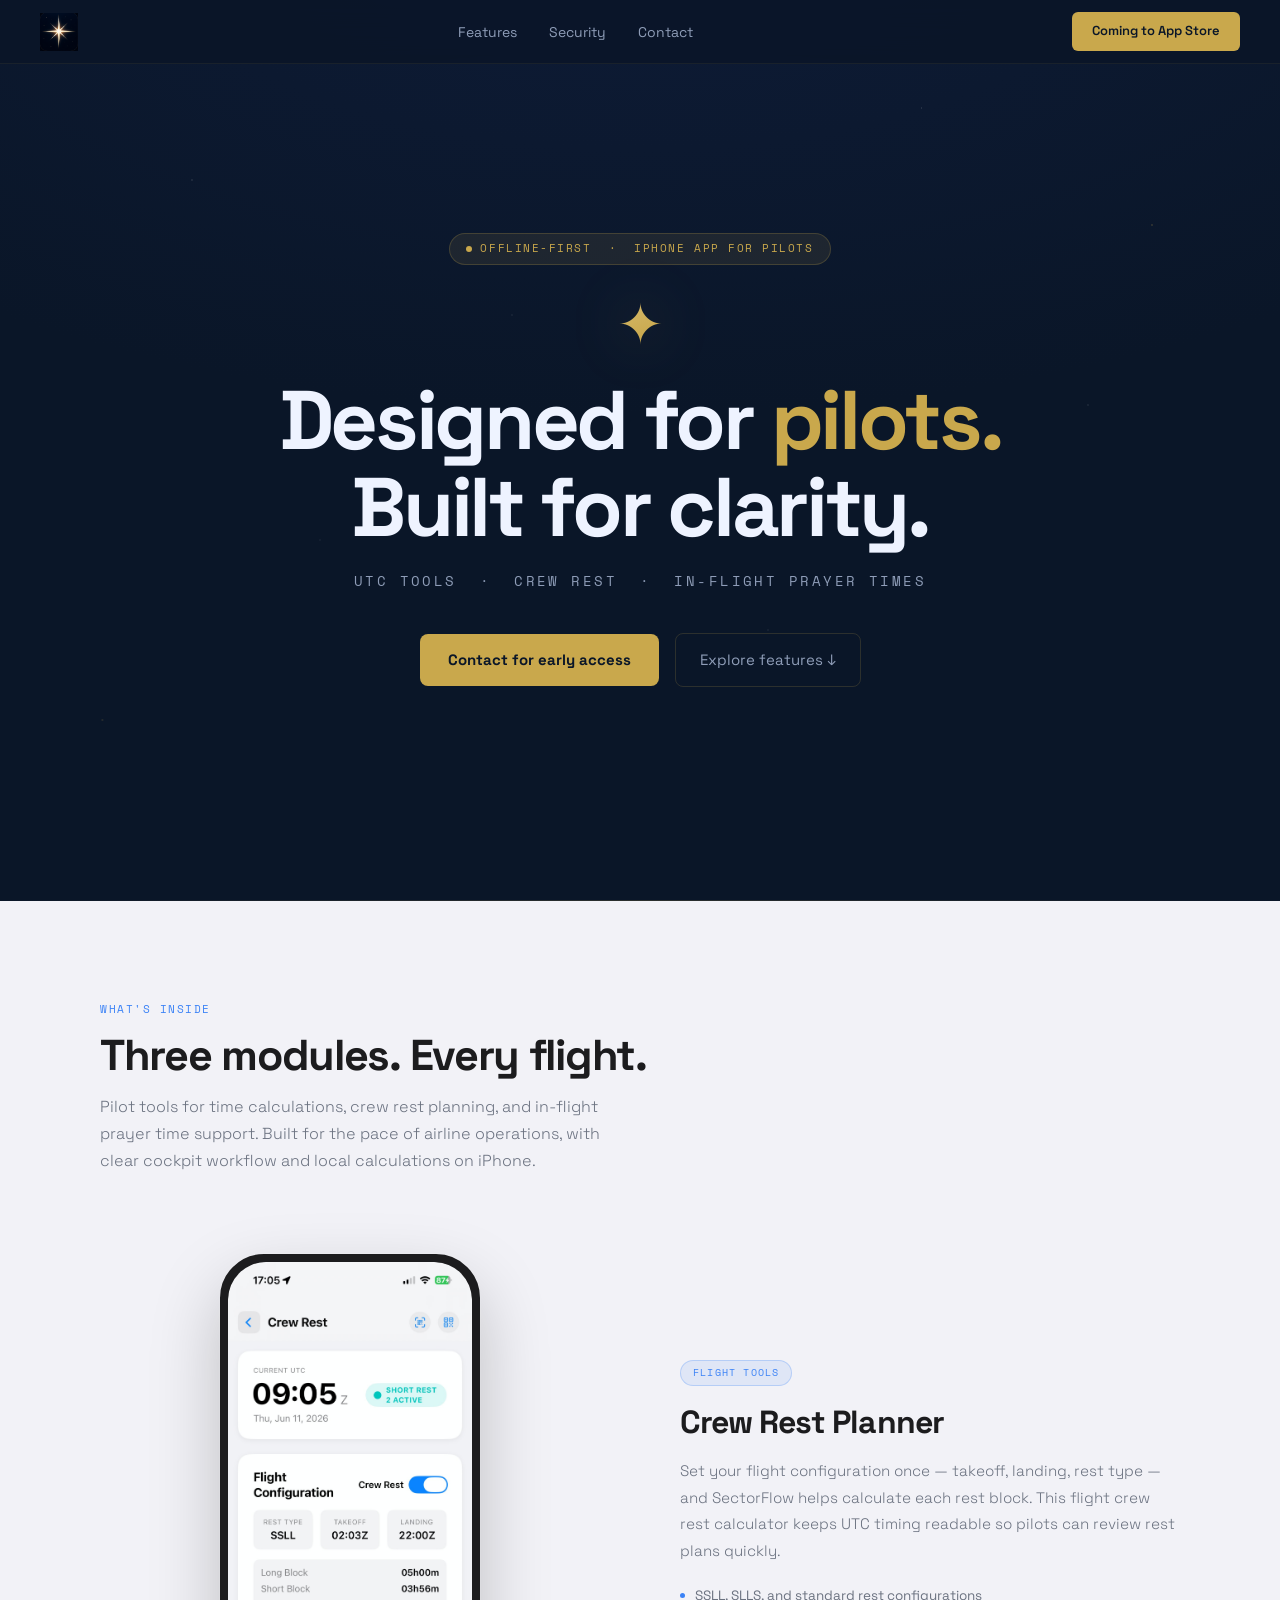
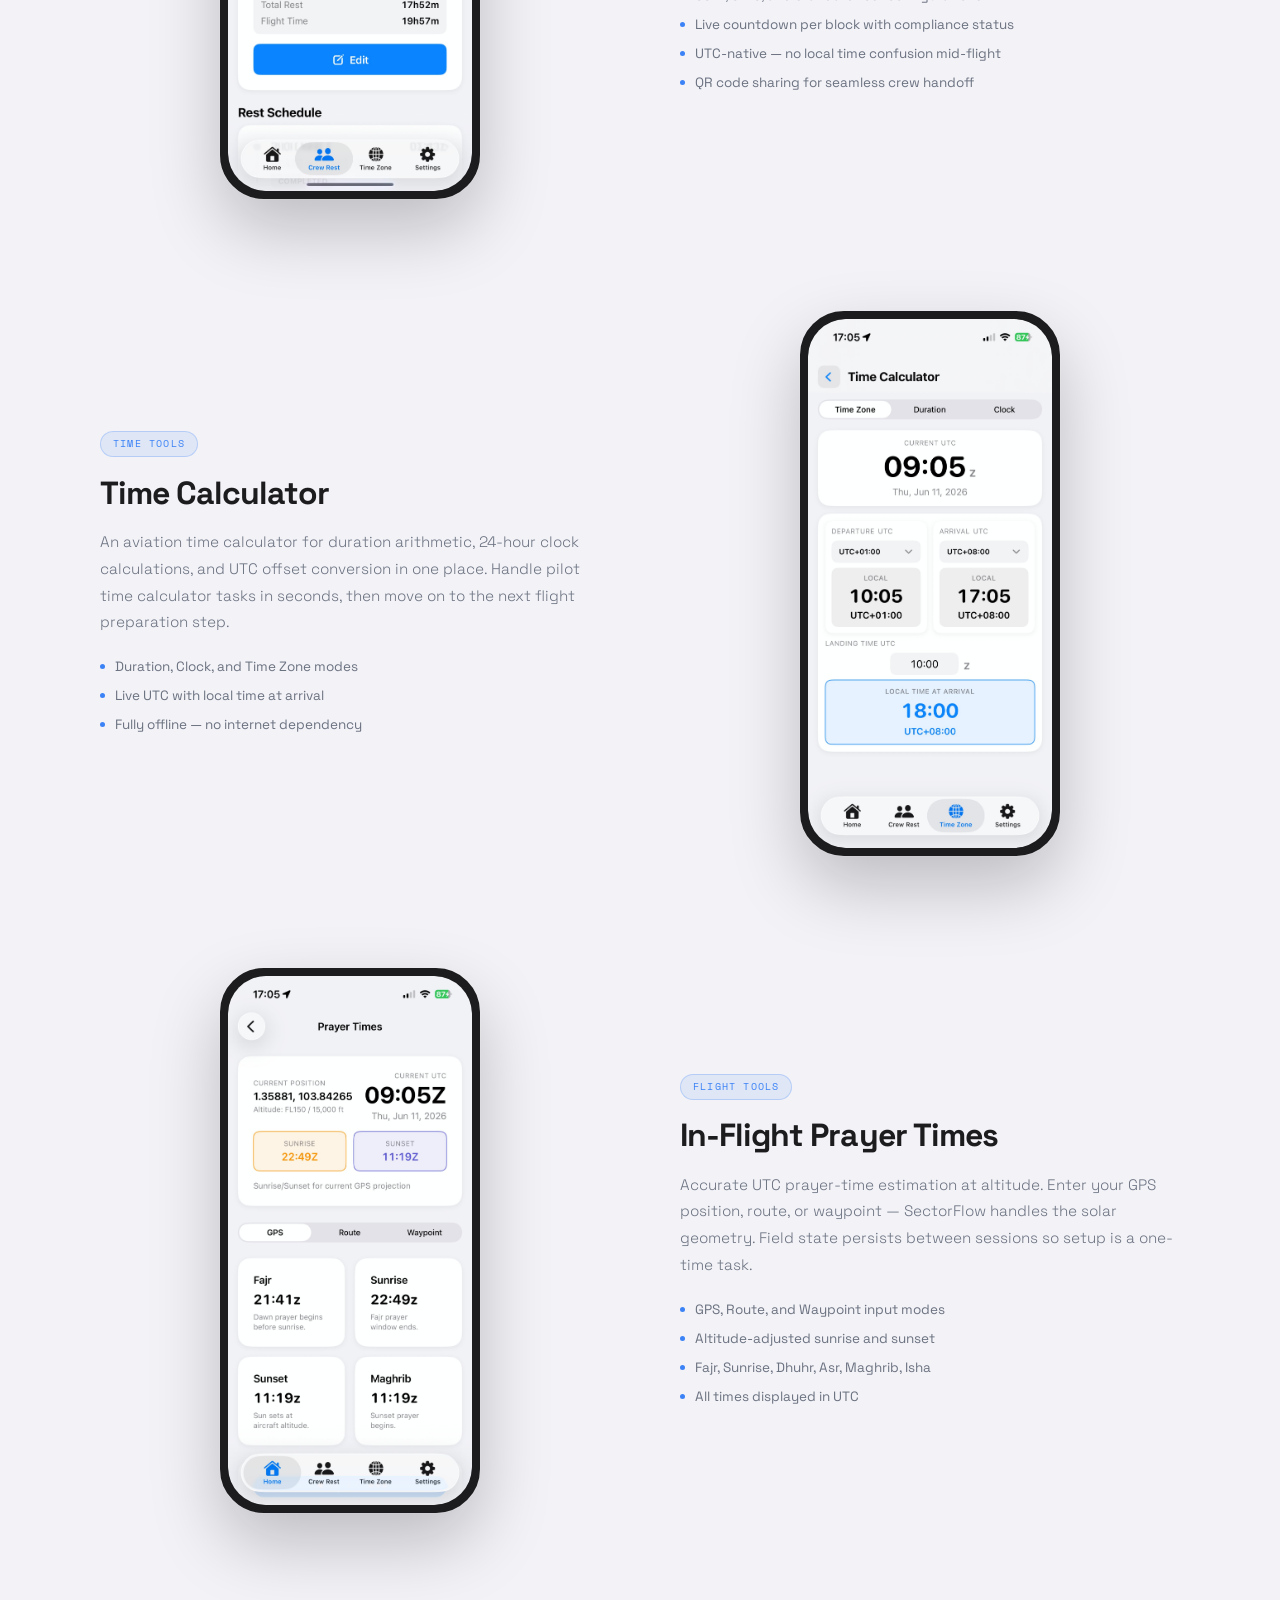
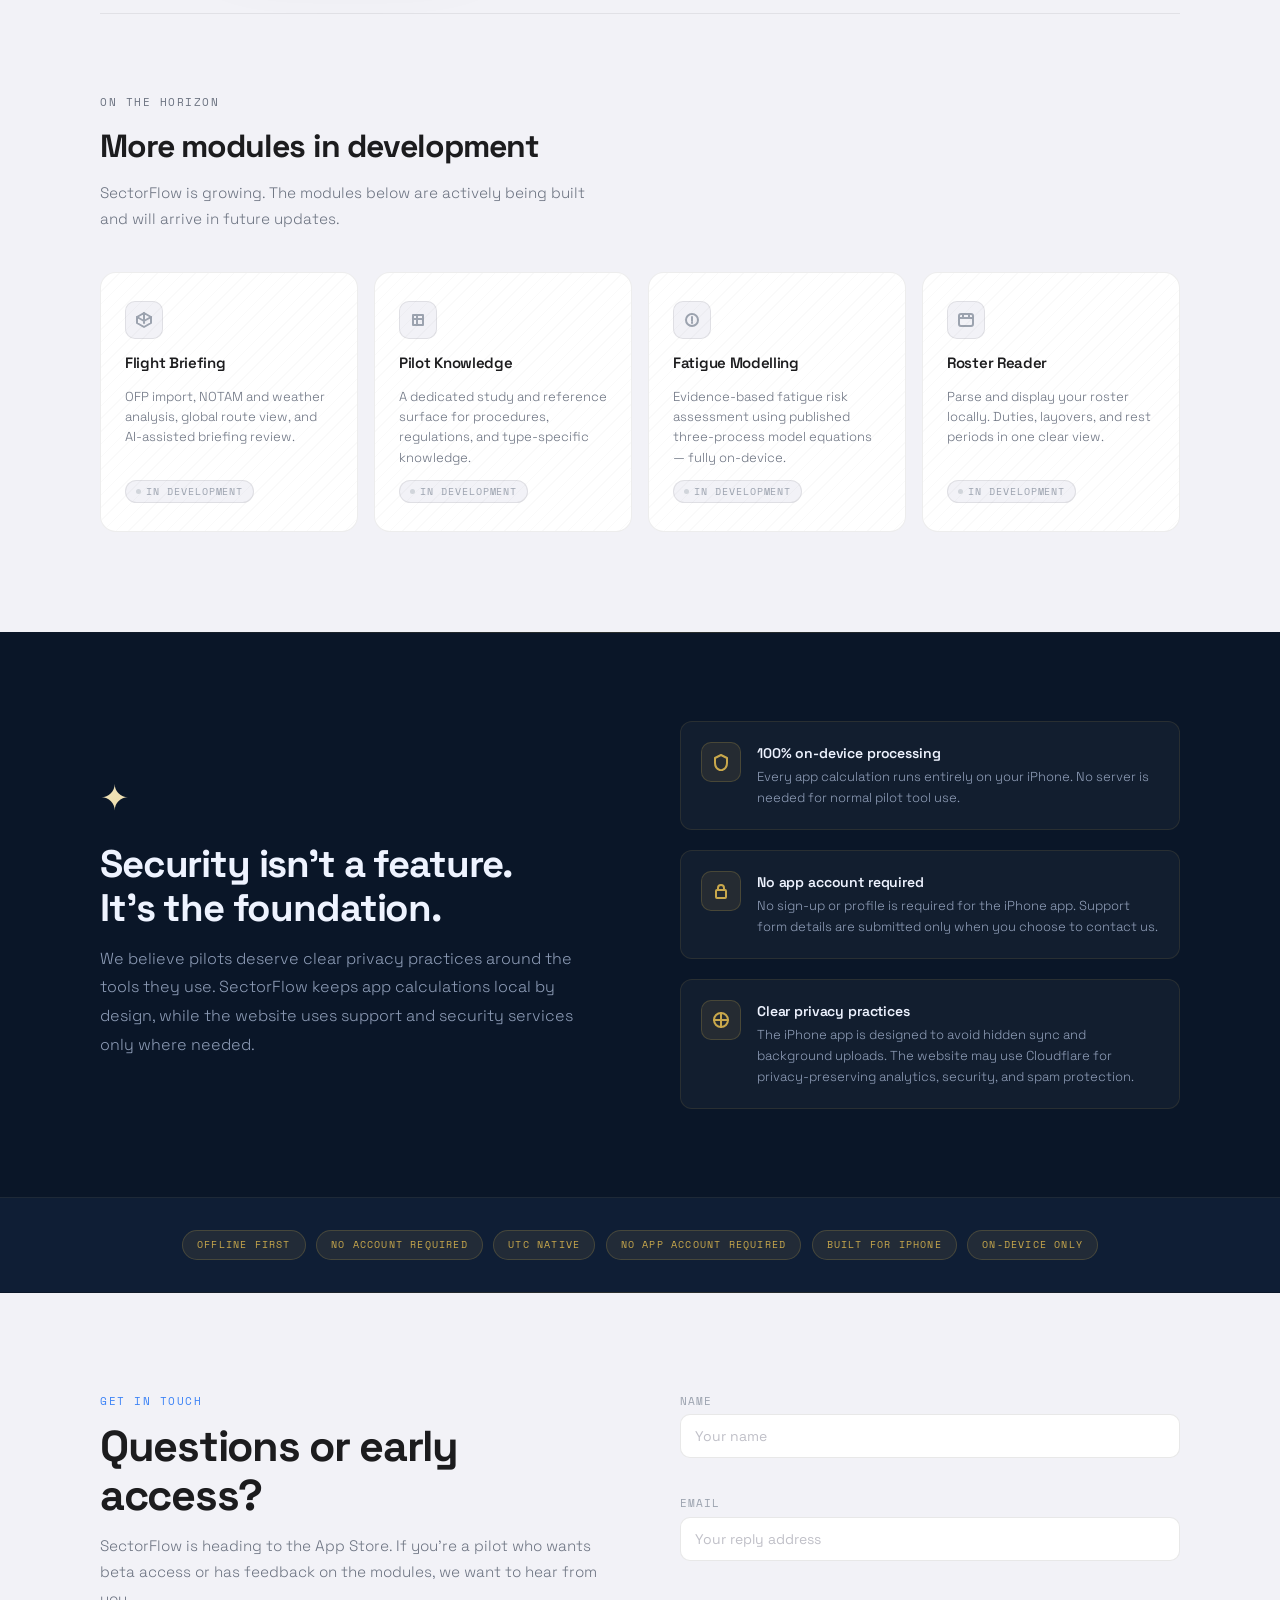
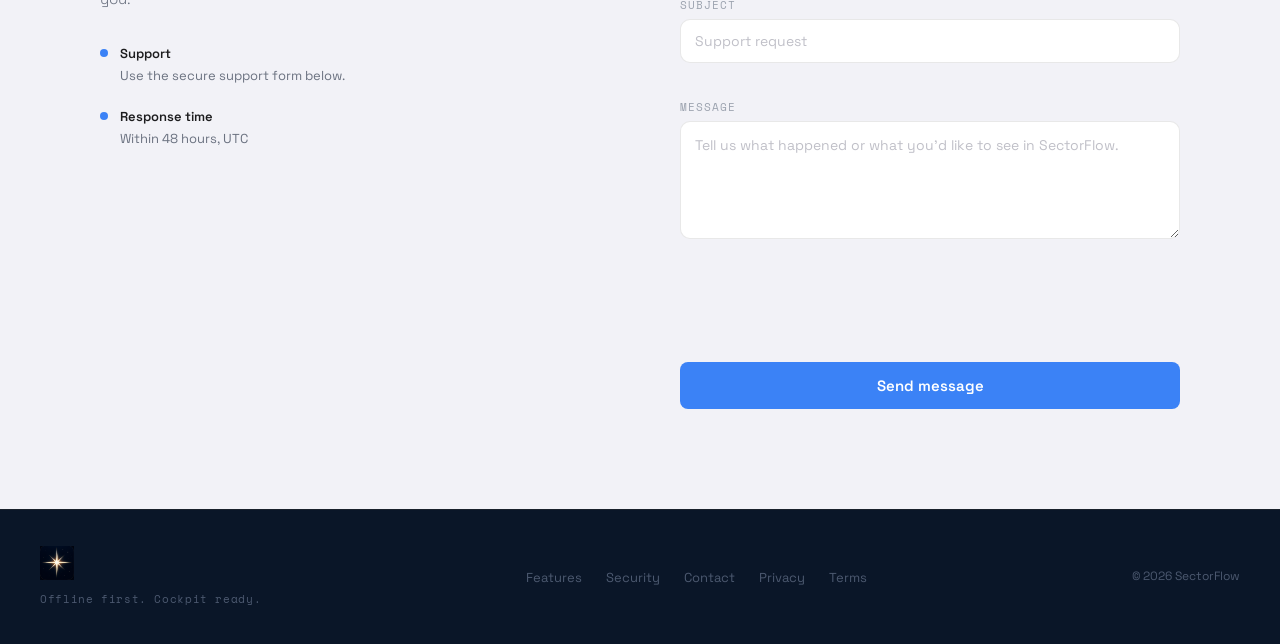
==== commit 750a1871: "Update SectorFlow static site" ====
--- a/index.html
+++ b/index.html
@@ -3,166 +3,604 @@
 <head>
 <meta charset="UTF-8">
 <meta name="viewport" content="width=device-width, initial-scale=1.0">
-<meta name="description" content="SectorFlow is an offline-first iOS cockpit support app for UTC time tools, crew rest planning, and in-flight prayer-time references.">
-<title>SectorFlow | Cockpit-ready UTC tools for pilots</title>
-<link rel="icon" href="assets/images/favicon.png">
-<link rel="apple-touch-icon" href="assets/images/apple-touch-icon.png">
+<title>SectorFlow — Pilot Tools for Time, Crew Rest and Flight Planning</title>
+<meta name="description" content="SectorFlow is an iPhone app for pilots, combining aviation time calculators, crew rest planning, time zone tools, in-flight prayer times and future briefing utilities in one clear cockpit-focused app.">
+<link rel="canonical" href="https://sectorflowapp.com/">
+<meta property="og:type" content="website">
+<meta property="og:site_name" content="SectorFlow">
+<meta property="og:title" content="SectorFlow — Pilot Tools for Time, Crew Rest and Flight Planning">
+<meta property="og:description" content="An iPhone app for pilots with aviation time calculators, crew rest planning, time zone tools, in-flight prayer times and future briefing utilities.">
+<meta property="og:url" content="https://sectorflowapp.com/">
+<meta property="og:image" content="https://sectorflowapp.com/assets/screenshots/Logo.png">
+<meta name="twitter:card" content="summary">
+<meta name="twitter:title" content="SectorFlow — Pilot Tools for Time, Crew Rest and Flight Planning">
+<meta name="twitter:description" content="An iPhone app for pilots with aviation time calculators, crew rest planning, time zone tools, in-flight prayer times and future briefing utilities.">
+<meta name="twitter:image" content="https://sectorflowapp.com/assets/screenshots/Logo.png">
 <link rel="preconnect" href="https://fonts.googleapis.com">
 <link rel="preconnect" href="https://fonts.gstatic.com" crossorigin>
-<link href="https://fonts.googleapis.com/css2?family=Space+Grotesk:wght@500;600;700;800&family=Space+Mono:wght@400;700&display=swap" rel="stylesheet">
-<link rel="stylesheet" href="assets/css/styles.css">
+<link href="https://fonts.googleapis.com/css2?family=Space+Grotesk:wght@300;400;500;600;700&family=Space+Mono:wght@400;700&display=swap" rel="stylesheet">
+<script src="https://challenges.cloudflare.com/turnstile/v0/api.js" async defer></script>
+<script type="application/ld+json">
+{
+  "@context": "https://schema.org",
+  "@graph": [
+    {
+      "@type": "Organization",
+      "@id": "https://sectorflowapp.com/#organization",
+      "name": "SectorFlow",
+      "url": "https://sectorflowapp.com/",
+      "logo": "https://sectorflowapp.com/assets/screenshots/Logo.png"
+    },
+    {
+      "@type": "WebSite",
+      "@id": "https://sectorflowapp.com/#website",
+      "name": "SectorFlow",
+      "url": "https://sectorflowapp.com/",
+      "publisher": {
+        "@id": "https://sectorflowapp.com/#organization"
+      }
+    },
+    {
+      "@type": "SoftwareApplication",
+      "@id": "https://sectorflowapp.com/#app",
+      "name": "SectorFlow",
+      "applicationCategory": "UtilitiesApplication",
+      "operatingSystem": "iOS",
+      "description": "SectorFlow is an iPhone app for pilots with aviation time calculators, crew rest planning, time zone tools, in-flight prayer times and future briefing utilities.",
+      "url": "https://sectorflowapp.com/",
+      "publisher": {
+        "@id": "https://sectorflowapp.com/#organization"
+      }
+    }
+  ]
+}
+</script>
+<style>
+*, *::before, *::after { box-sizing: border-box; margin: 0; padding: 0; }
+:root {
+  --navy:        #0A1628;
+  --navy-mid:    #0F1E35;
+  --gold:        #C9A84C;
+  --gold-dim:    rgba(201,168,76,0.1);
+  --gold-border: rgba(201,168,76,0.22);
+  --blue:        #3B82F6;
+  --blue-dim:    rgba(59,130,246,0.1);
+  --blue-border: rgba(59,130,246,0.25);
+  --hero-text:   #EEF3FF;
+  --hero-sub:    rgba(200,215,245,0.7);
+  --hero-muted:  rgba(200,215,245,0.35);
+  --light-bg:    #F2F2F7;
+  --light-card:  #FFFFFF;
+  --light-text:  #1C1C1E;
+  --light-sub:   #6B7280;
+  --light-rule:  rgba(0,0,0,0.07);
+  --font:        "Space Grotesk", sans-serif;
+  --mono:        "Space Mono", monospace;
+}
+html { scroll-behavior: smooth; }
+body { font-family: var(--font); font-size: 16px; line-height: 1.6; overflow-x: hidden; -webkit-font-smoothing: antialiased; background: var(--navy); color: var(--hero-text); }
+
+/* NAV */
+nav {
+  position: fixed; top: 0; left: 0; right: 0; z-index: 100;
+  display: flex; align-items: center; justify-content: space-between;
+  padding: 0 2.5rem; height: 64px;
+  background: rgba(10,22,40,0.9); backdrop-filter: blur(20px);
+  border-bottom: 1px solid rgba(201,168,76,0.08);
+}
+.logo { display: inline-flex; align-items: center; text-decoration: none; }
+.logo-img { display: block; width: 38px; height: 38px; object-fit: contain; }
+.nav-links { display: flex; gap: 2rem; list-style: none; }
+.nav-links a { font-size: 14px; color: var(--hero-sub); text-decoration: none; transition: color .2s; }
+.nav-links a:hover { color: var(--hero-text); }
+.nav-cta { font-size: 13px; font-weight: 600; color: var(--navy); background: var(--gold); padding: 9px 20px; border-radius: 6px; text-decoration: none; transition: opacity .2s; }
+.nav-cta:hover { opacity: .88; }
+
+/* HERO */
+#hero {
+  min-height: 100vh; position: relative; overflow: hidden;
+  display: flex; flex-direction: column; align-items: center; justify-content: center;
+  text-align: center; padding: 100px 2rem 80px;
+}
+.hero-bg {
+  position: absolute; inset: 0; pointer-events: none;
+  background: radial-gradient(ellipse 120% 80% at 50% -10%, rgba(14,28,56,0.95) 0%, var(--navy) 70%);
+}
+.hero-bg::after {
+  content: ""; position: absolute; inset: 0;
+  background-image:
+    radial-gradient(1px 1px at 15% 20%, rgba(255,255,255,0.25) 0%, transparent 100%),
+    radial-gradient(1px 1px at 72% 12%, rgba(255,255,255,0.2) 0%, transparent 100%),
+    radial-gradient(1px 1px at 40% 35%, rgba(255,255,255,0.15) 0%, transparent 100%),
+    radial-gradient(1px 1px at 85% 45%, rgba(255,255,255,0.2) 0%, transparent 100%),
+    radial-gradient(1px 1px at 25% 60%, rgba(255,255,255,0.12) 0%, transparent 100%),
+    radial-gradient(1px 1px at 60% 70%, rgba(255,255,255,0.15) 0%, transparent 100%),
+    radial-gradient(1.5px 1.5px at 90% 25%, rgba(201,168,76,0.3) 0%, transparent 100%),
+    radial-gradient(1.5px 1.5px at 8% 80%, rgba(201,168,76,0.2) 0%, transparent 100%);
+}
+.hero-content { position: relative; z-index: 2; width: 100%; max-width: 800px; }
+.hero-eyebrow {
+  display: inline-flex; align-items: center; gap: 8px;
+  font-family: var(--mono); font-size: 11px; letter-spacing: 0.14em; text-transform: uppercase;
+  color: var(--gold); background: var(--gold-dim); border: 1px solid var(--gold-border);
+  padding: 6px 16px; border-radius: 100px; margin-bottom: 2rem;
+}
+.hero-eyebrow::before { content: ""; width: 6px; height: 6px; border-radius: 50%; background: var(--gold); animation: blink 2.5s ease-in-out infinite; }
+@keyframes blink { 0%,100%{opacity:1} 50%{opacity:.2} }
+.hero-star { font-size: 3.5rem; line-height: 1; margin-bottom: 1.5rem; background: linear-gradient(160deg, #F5E9C4 0%, var(--gold) 55%, rgba(201,168,76,0.4) 100%); -webkit-background-clip: text; -webkit-text-fill-color: transparent; filter: drop-shadow(0 0 30px rgba(201,168,76,0.35)); }
+h1 { font-size: clamp(3rem, 6.5vw, 5.5rem); font-weight: 700; letter-spacing: -0.04em; line-height: 1.05; margin-bottom: 1.25rem; }
+h1 em { font-style: normal; color: var(--gold); }
+.hero-tagline { font-family: var(--mono); font-size: clamp(.7rem, 1.4vw, .85rem); letter-spacing: .18em; text-transform: uppercase; color: var(--hero-sub); margin-bottom: 2.5rem; }
+.hero-btns { display: flex; gap: 1rem; align-items: center; justify-content: center; flex-wrap: wrap; }
+.btn-gold { display: inline-flex; align-items: center; gap: 8px; background: var(--gold); color: #0A1628; font-family: var(--font); font-size: 15px; font-weight: 700; padding: 14px 28px; border-radius: 8px; text-decoration: none; border: none; cursor: pointer; transition: opacity .2s, transform .15s; }
+.btn-gold:hover { opacity: .9; transform: translateY(-1px); }
+.btn-ghost { display: inline-flex; align-items: center; gap: 8px; background: transparent; color: var(--hero-sub); font-family: var(--font); font-size: 15px; padding: 14px 24px; border-radius: 8px; text-decoration: none; border: 1px solid rgba(201,168,76,0.18); transition: color .2s, border-color .2s; }
+.btn-ghost:hover { color: var(--hero-text); border-color: rgba(201,168,76,.4); }
+
+/* DIVIDER */
+.gold-rule { height: 1px; background: linear-gradient(90deg, transparent, rgba(201,168,76,.18), transparent); }
+
+/* FEATURES */
+#features { background: var(--light-bg); padding: 100px 2rem; }
+.inner { max-width: 1080px; margin: 0 auto; }
+.eyebrow { font-family: var(--mono); font-size: 11px; letter-spacing: .14em; text-transform: uppercase; color: var(--blue); margin-bottom: .75rem; }
+.sec-title { font-size: clamp(1.8rem, 3.5vw, 2.7rem); font-weight: 700; letter-spacing: -.03em; line-height: 1.12; color: var(--light-text); max-width: 580px; margin-bottom: .85rem; }
+.sec-sub { font-size: 1rem; color: var(--light-sub); max-width: 520px; line-height: 1.7; font-weight: 300; margin-bottom: 5rem; }
+
+.f-row { display: grid; grid-template-columns: 1fr 1fr; gap: 5rem; align-items: center; margin-bottom: 7rem; }
+.f-row:last-child { margin-bottom: 0; }
+.f-row.flip { direction: rtl; }
+.f-row.flip > * { direction: ltr; }
+.phone-wrap { display: flex; justify-content: center; }
+.phone-shell { position: relative; width: 260px; border-radius: 44px; overflow: hidden; border: 8px solid #1C1C1E; box-shadow: 0 0 0 1px rgba(255,255,255,0.08), 0 30px 70px rgba(0,0,0,0.22); background: #1C1C1E; }
+.phone-shell img { display: block; width: 100%; height: auto; border-radius: 38px; }
+.f-copy { display: flex; flex-direction: column; gap: 1.1rem; }
+.f-tag { display: inline-flex; align-items: center; gap: 7px; font-family: var(--mono); font-size: 10px; letter-spacing: .12em; text-transform: uppercase; color: var(--blue); background: var(--blue-dim); border: 1px solid var(--blue-border); padding: 4px 12px; border-radius: 100px; width: fit-content; }
+.f-heading { font-size: clamp(1.5rem, 2.5vw, 2rem); font-weight: 700; letter-spacing: -.03em; line-height: 1.15; color: var(--light-text); }
+.f-desc { font-size: .95rem; color: var(--light-sub); line-height: 1.75; font-weight: 300; }
+.f-bullets { list-style: none; display: flex; flex-direction: column; gap: .55rem; margin-top: .25rem; }
+.f-bullets li { display: flex; align-items: flex-start; gap: 10px; font-size: 13.5px; color: var(--light-sub); line-height: 1.5; }
+.f-bullets li::before { content: ""; width: 5px; height: 5px; border-radius: 50%; background: var(--blue); flex-shrink: 0; margin-top: 7px; }
+
+/* COMING SOON */
+#coming-soon { background: var(--light-bg); padding: 0 2rem 100px; }
+.coming-header { max-width: 1080px; margin: 0 auto; border-top: 1px solid var(--light-rule); padding-top: 5rem; margin-bottom: 2.5rem; }
+.coming-label { font-family: var(--mono); font-size: 11px; letter-spacing: .14em; text-transform: uppercase; color: var(--light-sub); margin-bottom: .6rem; }
+.coming-title { font-size: clamp(1.4rem, 2.5vw, 2rem); font-weight: 700; letter-spacing: -.03em; color: var(--light-text); }
+.coming-sub { font-size: .95rem; color: var(--light-sub); font-weight: 300; line-height: 1.7; margin-top: .5rem; max-width: 500px; }
+.coming-grid { max-width: 1080px; margin: 0 auto; display: grid; grid-template-columns: repeat(auto-fit, minmax(220px, 1fr)); gap: 1rem; }
+.coming-card { background: var(--light-card); border: 1px solid var(--light-rule); border-radius: 16px; padding: 1.75rem 1.5rem; display: flex; flex-direction: column; gap: .75rem; opacity: 0.62; position: relative; overflow: hidden; }
+.coming-card::after { content: ""; position: absolute; inset: 0; background: repeating-linear-gradient(-45deg, transparent, transparent 8px, rgba(0,0,0,0.018) 8px, rgba(0,0,0,0.018) 9px); border-radius: 16px; }
+.coming-icon { width: 38px; height: 38px; border-radius: 10px; background: #F2F2F7; border: 1px solid rgba(0,0,0,0.08); display: flex; align-items: center; justify-content: center; }
+.coming-icon svg { width: 18px; height: 18px; stroke: #9CA3AF; fill: none; stroke-width: 2; stroke-linecap: round; stroke-linejoin: round; }
+.coming-name { font-size: 15px; font-weight: 600; color: var(--light-text); letter-spacing: -.02em; }
+.coming-desc { font-size: 13px; color: var(--light-sub); line-height: 1.55; font-weight: 300; }
+.coming-badge { display: inline-flex; align-items: center; gap: 5px; font-family: var(--mono); font-size: 9.5px; letter-spacing: .1em; text-transform: uppercase; color: #9CA3AF; background: #F2F2F7; border: 1px solid rgba(0,0,0,0.08); padding: 3px 10px; border-radius: 100px; width: fit-content; margin-top: auto; }
+.coming-badge::before { content: ""; width: 5px; height: 5px; border-radius: 50%; background: #D1D5DB; }
+
+/* SECURITY */
+#security { background: var(--navy); padding: 88px 2rem; }
+.security-inner { max-width: 1080px; margin: 0 auto; }
+.security-grid { display: grid; grid-template-columns: 1fr 1fr; gap: 5rem; align-items: center; }
+.sec-star { font-size: 2.2rem; background: linear-gradient(160deg,#F5E9C4,var(--gold)); -webkit-background-clip: text; -webkit-text-fill-color: transparent; margin-bottom: 1rem; }
+.security-heading { font-size: clamp(1.7rem, 3vw, 2.4rem); font-weight: 700; letter-spacing: -.03em; color: var(--hero-text); margin-bottom: .9rem; line-height: 1.15; }
+.security-sub { font-size: 1rem; color: var(--hero-sub); font-weight: 300; line-height: 1.8; }
+.security-pillars { display: flex; flex-direction: column; gap: 1.25rem; }
+.pillar { display: flex; align-items: flex-start; gap: 1rem; background: rgba(255,255,255,0.035); border: 1px solid rgba(201,168,76,0.12); border-radius: 12px; padding: 1.25rem; }
+.pillar-icon { width: 40px; height: 40px; flex-shrink: 0; border-radius: 10px; background: var(--gold-dim); border: 1px solid var(--gold-border); display: flex; align-items: center; justify-content: center; }
+.pillar-icon svg { width: 18px; height: 18px; stroke: var(--gold); fill: none; stroke-width: 2; stroke-linecap: round; stroke-linejoin: round; }
+.pillar-title { font-size: 14px; font-weight: 600; color: var(--hero-text); letter-spacing: -.01em; margin-bottom: 3px; }
+.pillar-text { font-size: 13px; color: var(--hero-sub); font-weight: 300; line-height: 1.6; }
+
+/* PILLS STRIP */
+.pills-strip { background: var(--navy-mid); border-top: 1px solid rgba(201,168,76,0.08); padding: 2rem; display: flex; flex-wrap: wrap; gap: .65rem; justify-content: center; }
+.pill { font-family: var(--mono); font-size: 10px; letter-spacing: .12em; text-transform: uppercase; color: var(--gold); background: var(--gold-dim); border: 1px solid var(--gold-border); padding: 6px 14px; border-radius: 100px; }
+
+/* CONTACT */
+#contact { background: var(--light-bg); padding: 100px 2rem; }
+.contact-grid { display: grid; grid-template-columns: 1fr 1fr; gap: 5rem; align-items: start; }
+.contact-meta { display: flex; flex-direction: column; gap: 1.25rem; margin-top: 2rem; }
+.contact-item { display: flex; align-items: flex-start; gap: 12px; }
+.c-dot { width: 8px; height: 8px; border-radius: 50%; background: var(--blue); flex-shrink: 0; margin-top: 5px; }
+.c-label { font-size: 13px; font-weight: 600; color: var(--light-text); margin-bottom: 1px; }
+.c-val { font-size: 13px; color: var(--light-sub); }
+.form { display: flex; flex-direction: column; gap: .9rem; }
+.f-label { display: block; font-family: var(--mono); font-size: 10.5px; letter-spacing: .1em; text-transform: uppercase; color: #9CA3AF; margin-bottom: 5px; }
+.f-input { width: 100%; background: var(--light-card); border: 1px solid rgba(0,0,0,0.09); border-radius: 10px; padding: 12px 14px; font-family: var(--font); font-size: 14px; color: var(--light-text); outline: none; transition: border-color .2s, box-shadow .2s; }
+.f-input::placeholder { color: #C0C0C8; }
+.f-input:focus { border-color: rgba(59,130,246,.4); box-shadow: 0 0 0 3px rgba(59,130,246,.07); }
+textarea.f-input { resize: vertical; min-height: 118px; line-height: 1.6; }
+.btn-blue { width: 100%; display: flex; align-items: center; justify-content: center; background: var(--blue); color: #fff; font-family: var(--font); font-size: 15px; font-weight: 600; padding: 14px; border-radius: 8px; border: none; cursor: pointer; transition: background .2s, transform .15s; }
+.btn-blue:hover { background: #2563EB; transform: translateY(-1px); }
+.btn-blue:disabled { cursor: not-allowed; opacity: .68; transform: none; }
+.field-error { min-height: 18px; margin-top: 4px; font-size: 12px; color: #B91C1C; }
+.form-status { font-size: 13px; line-height: 1.55; padding: 11px 13px; border-radius: 8px; border: 1px solid transparent; }
+.form-status.success { color: #166534; background: #DCFCE7; border-color: rgba(22,101,52,.18); }
+.form-status.error { color: #991B1B; background: #FEE2E2; border-color: rgba(153,27,27,.18); }
+.cf-turnstile { min-height: 65px; }
+
+/* FOOTER */
+footer { background: var(--navy); border-top: 1px solid rgba(201,168,76,0.08); padding: 2.25rem 2.5rem; display: flex; align-items: center; justify-content: space-between; flex-wrap: wrap; gap: 1rem; max-width: 100%; overflow-x: clip; }
+.f-logo { display: inline-flex; align-items: center; }
+.footer-logo-img { display: block; width: 34px; height: 34px; object-fit: contain; }
+.f-tagline { font-family: var(--mono); font-size: 10.5px; color: var(--hero-muted); letter-spacing: .06em; margin-top: 3px; }
+.f-links { display: flex; gap: 1.5rem; list-style: none; flex-wrap: wrap; max-width: 100%; }
+.f-links a { font-size: 13px; color: var(--hero-muted); text-decoration: none; transition: color .2s; }
+.f-links a:hover { color: var(--hero-sub); }
+.f-copy { font-size: 12px; color: var(--hero-muted); }
+
+/* REVEAL */
+.reveal { opacity: 0; transform: translateY(22px); transition: opacity .65s ease, transform .65s ease; }
+.reveal.visible { opacity: 1; transform: none; }
+.d1 { transition-delay: .1s; } .d2 { transition-delay: .2s; } .d3 { transition-delay: .3s; }
+
+/* RESPONSIVE */
+@media (max-width: 820px) {
+  nav { padding: 0 1.25rem; }
+  .nav-links { display: none; }
+  .f-row, .contact-grid, .security-grid { grid-template-columns: 1fr; gap: 2.5rem; }
+  .f-row.flip { direction: ltr; }
+  .phone-shell { width: 220px; }
+  footer { flex-direction: column; align-items: flex-start; }
+  .f-links { gap: .85rem 1.1rem; }
+}
+@media (max-width: 480px) {
+  .coming-grid { grid-template-columns: 1fr; }
+}
+@media (prefers-reduced-motion: reduce) {
+  .reveal { opacity: 1; transform: none; transition: none; }
+}
+</style>
 </head>
 <body>
-<a class="skip-link" href="#main">Skip to content</a>
-<header class="site-header">
-  <nav class="nav-shell" aria-label="Primary navigation">
-    <a class="brand" href="./" aria-label="SectorFlow home">
-      <img src="assets/images/sectorflow-icon.png" alt="" width="36" height="36">
-      <span>Sector<span>Flow</span></span>
-    </a>
-    <ul class="nav-links">
-      <li><a href="./">Home</a></li>
-      <li><a href="features/">Features</a></li>
-      <li><a href="privacy/">Privacy</a></li>
-      <li><a href="terms/">Terms</a></li>
-      <li><a href="support/">Support</a></li>
-    </ul>
-  </nav>
-</header>
-
-<main id="main">
-  <section class="hero" aria-labelledby="hero-title">
-    <div class="section-inner hero-grid">
+
+<!-- NAV -->
+<nav>
+  <a href="index.html" class="logo" aria-label="SectorFlow home"><img class="logo-img" src="assets/screenshots/Logo.png" width="989" height="996" alt="SectorFlow logo"></a>
+  <ul class="nav-links">
+    <li><a href="#features">Features</a></li>
+    <li><a href="#security">Security</a></li>
+    <li><a href="#contact">Contact</a></li>
+  </ul>
+  <a href="#contact" class="nav-cta">Coming to App Store</a>
+</nav>
+
+<!-- HERO -->
+<section id="hero">
+  <div class="hero-bg"></div>
+  <div class="hero-content">
+    <span class="hero-eyebrow">Offline-first &nbsp;·&nbsp; iPhone app for pilots</span>
+    <div class="hero-star">✦</div>
+    <h1>Designed for <em>pilots.</em><br>Built for clarity.</h1>
+    <p class="hero-tagline">UTC tools &nbsp;·&nbsp; Crew rest &nbsp;·&nbsp; In-flight prayer times</p>
+    <div class="hero-btns">
+      <a href="#contact" class="btn-gold">Contact for early access</a>
+      <a href="#features" class="btn-ghost">Explore features ↓</a>
+    </div>
+  </div>
+</section>
+
+<div class="gold-rule"></div>
+
+<!-- FEATURES -->
+<section id="features">
+  <div class="inner">
+    <p class="eyebrow reveal">What's inside</p>
+    <h2 class="sec-title reveal d1">Three modules. Every flight.</h2>
+    <p class="sec-sub reveal d2">Pilot tools for time calculations, crew rest planning, and in-flight prayer time support. Built for the pace of airline operations, with clear cockpit workflow and local calculations on iPhone.</p>
+
+    <div class="f-row reveal">
+      <div class="phone-wrap">
+        <div class="phone-shell">
+          <img src="assets/screenshots/crew_config.png" width="1179" height="2556" loading="lazy" decoding="async" alt="SectorFlow crew rest planner screen">
+        </div>
+      </div>
+      <div class="f-copy">
+        <span class="f-tag">Flight Tools</span>
+        <h3 class="f-heading">Crew Rest Planner</h3>
+        <p class="f-desc">Set your flight configuration once — takeoff, landing, rest type — and SectorFlow helps calculate each rest block. This flight crew rest calculator keeps UTC timing readable so pilots can review rest plans quickly.</p>
+        <ul class="f-bullets">
+          <li>SSLL, SLLS, and standard rest configurations</li>
+          <li>Live countdown per block with compliance status</li>
+          <li>UTC-native — no local time confusion mid-flight</li>
+          <li>QR code sharing for seamless crew handoff</li>
+        </ul>
+      </div>
+    </div>
+
+    <div class="f-row flip reveal">
+      <div class="phone-wrap">
+        <div class="phone-shell">
+          <img src="assets/screenshots/timezone.png" width="1179" height="2556" loading="lazy" decoding="async" alt="SectorFlow aviation time calculator and time zone screen">
+        </div>
+      </div>
+      <div class="f-copy">
+        <span class="f-tag">Time Tools</span>
+        <h3 class="f-heading">Time Calculator</h3>
+        <p class="f-desc">An aviation time calculator for duration arithmetic, 24-hour clock calculations, and UTC offset conversion in one place. Handle pilot time calculator tasks in seconds, then move on to the next flight preparation step.</p>
+        <ul class="f-bullets">
+          <li>Duration, Clock, and Time Zone modes</li>
+          <li>Live UTC with local time at arrival</li>
+          <li>Fully offline — no internet dependency</li>
+        </ul>
+      </div>
+    </div>
+
+    <div class="f-row reveal">
+      <div class="phone-wrap">
+        <div class="phone-shell">
+          <img src="assets/screenshots/prayer.png" width="1179" height="2556" loading="lazy" decoding="async" alt="SectorFlow in-flight prayer times screen">
+        </div>
+      </div>
+      <div class="f-copy">
+        <span class="f-tag">Flight Tools</span>
+        <h3 class="f-heading">In-Flight Prayer Times</h3>
+        <p class="f-desc">Accurate UTC prayer-time estimation at altitude. Enter your GPS position, route, or waypoint — SectorFlow handles the solar geometry. Field state persists between sessions so setup is a one-time task.</p>
+        <ul class="f-bullets">
+          <li>GPS, Route, and Waypoint input modes</li>
+          <li>Altitude-adjusted sunrise and sunset</li>
+          <li>Fajr, Sunrise, Dhuhr, Asr, Maghrib, Isha</li>
+          <li>All times displayed in UTC</li>
+        </ul>
+      </div>
+    </div>
+  </div>
+</section>
+
+<!-- COMING SOON -->
+<section id="coming-soon">
+  <div class="coming-header reveal">
+    <p class="coming-label">On the horizon</p>
+    <h2 class="coming-title">More modules in development</h2>
+    <p class="coming-sub">SectorFlow is growing. The modules below are actively being built and will arrive in future updates.</p>
+  </div>
+  <div class="coming-grid">
+    <div class="coming-card reveal d1">
+      <div class="coming-icon"><svg viewBox="0 0 18 18"><path d="M9 2L2 6v6l7 4 7-4V6L9 2z"/><path d="M9 2v10M2 6l7 4 7-4"/></svg></div>
+      <p class="coming-name">Flight Briefing</p>
+      <p class="coming-desc">OFP import, NOTAM and weather analysis, global route view, and AI-assisted briefing review.</p>
+      <span class="coming-badge">In development</span>
+    </div>
+    <div class="coming-card reveal d2">
+      <div class="coming-icon"><svg viewBox="0 0 18 18"><path d="M4 4h10v10H4zM4 8h10M8 4v10"/></svg></div>
+      <p class="coming-name">Pilot Knowledge</p>
+      <p class="coming-desc">A dedicated study and reference surface for procedures, regulations, and type-specific knowledge.</p>
+      <span class="coming-badge">In development</span>
+    </div>
+    <div class="coming-card reveal d1">
+      <div class="coming-icon"><svg viewBox="0 0 18 18"><circle cx="9" cy="9" r="6"/><path d="M9 6v4M9 11.5v.5"/></svg></div>
+      <p class="coming-name">Fatigue Modelling</p>
+      <p class="coming-desc">Evidence-based fatigue risk assessment using published three-process model equations — fully on-device.</p>
+      <span class="coming-badge">In development</span>
+    </div>
+    <div class="coming-card reveal d2">
+      <div class="coming-icon"><svg viewBox="0 0 18 18"><rect x="2" y="3" width="14" height="12" rx="2"/><path d="M2 7h14M6 3v4M12 3v4"/></svg></div>
+      <p class="coming-name">Roster Reader</p>
+      <p class="coming-desc">Parse and display your roster locally. Duties, layovers, and rest periods in one clear view.</p>
+      <span class="coming-badge">In development</span>
+    </div>
+  </div>
+</section>
+
+<div class="gold-rule"></div>
+
+<!-- SECURITY -->
+<section id="security">
+  <div class="security-inner">
+    <div class="security-grid reveal">
       <div>
-        <h1 id="hero-title">Cockpit-ready UTC tools for pilots.</h1>
-        <p class="hero-copy">Fast time calculations, crew rest planning, and in-flight timing support — built for review, not automation.</p>
-        <div class="hero-actions">
-          <a class="button button-primary" href="features/">Explore Features</a>
-          <a class="button button-secondary" href="support/">Contact Support</a>
+        <div class="sec-star">✦</div>
+        <h2 class="security-heading">Security isn't a feature.<br>It's the foundation.</h2>
+        <p class="security-sub">We believe pilots deserve clear privacy practices around the tools they use. SectorFlow keeps app calculations local by design, while the website uses support and security services only where needed.</p>
+      </div>
+      <div class="security-pillars reveal d1">
+        <div class="pillar">
+          <div class="pillar-icon"><svg viewBox="0 0 18 18"><path d="M9 2L3 5v5c0 3.5 2.5 6.5 6 7.5 3.5-1 6-4 6-7.5V5L9 2z"/></svg></div>
+          <div>
+            <p class="pillar-title">100% on-device processing</p>
+            <p class="pillar-text">Every app calculation runs entirely on your iPhone. No server is needed for normal pilot tool use.</p>
+          </div>
         </div>
-      </div>
-      <div class="phone-stage" aria-label="SectorFlow app preview">
-        <div class="phone-frame">
-          <img src="assets/images/app-home.png" alt="SectorFlow home dashboard showing crew rest and flight tool shortcuts" width="351" height="760">
+        <div class="pillar">
+          <div class="pillar-icon"><svg viewBox="0 0 18 18"><rect x="4" y="8" width="10" height="8" rx="1"/><path d="M6 8V6a3 3 0 016 0v2"/></svg></div>
+          <div>
+            <p class="pillar-title">No app account required</p>
+            <p class="pillar-text">No sign-up or profile is required for the iPhone app. Support form details are submitted only when you choose to contact us.</p>
+          </div>
         </div>
-      </div>
-    </div>
-    <div class="section-inner">
-      <div class="trust-strip" aria-label="SectorFlow trust highlights">
-        <span>Offline-first by design</span>
-        <span>UTC-first workflows</span>
-        <span>No accounts required</span>
-        <span>No ads or profiling</span>
-        <span>User-reviewed outputs</span>
-      </div>
-    </div>
-  </section>
-
-  <section class="section section-tight" aria-labelledby="launch-title">
-    <div class="section-inner">
-      <div class="section-head">
-        <h2 id="launch-title">Launch modules, kept focused.</h2>
-        <p>SectorFlow keeps current App Store scope compact, fast, and reviewable for pilots who need practical UTC tools without cloud accounts or marketing trackers.</p>
-      </div>
-      <div class="feature-grid">
-        <article class="feature-card">
-          <h3>UTC Time Tools</h3>
-          <p>Duration arithmetic, clock wrap, and UTC offset conversion for fast aviation time checks.</p>
-          <div class="inline-list" aria-label="UTC Time Tools subfeatures">
-            <span>Time Calculator</span>
-            <span>Clock Calculator</span>
-            <span>Time Zone Calculator</span>
-          </div>
-        </article>
-        <article class="feature-card">
-          <h3>Crew Rest</h3>
-          <p>Plan readable UTC rest windows and countdowns for review before and during flight.</p>
-          <div class="inline-list" aria-label="Crew Rest subfeatures">
-            <span>Rest windows</span>
-            <span>UTC timeline</span>
-            <span>Reviewable assumptions</span>
-          </div>
-        </article>
-        <article class="feature-card">
-          <h3>In-Flight Prayer Times</h3>
-          <p>Estimate UTC prayer-time references from GPS, route, or manual inputs while airborne.</p>
-          <div class="inline-list" aria-label="In-Flight Prayer Times subfeatures">
-            <span>GPS mode</span>
-            <span>Route mode</span>
-            <span>Manual mode</span>
-          </div>
-        </article>
-      </div>
-    </div>
-  </section>
-
-  <section class="section" aria-labelledby="workflow-title">
-    <div class="section-inner">
-      <div class="section-head">
-        <h2 id="workflow-title">Enter. Review. Cross-check.</h2>
-        <p>A calm workflow for cockpit utility tasks: clear inputs, scan-friendly outputs, and no claim to replace official operational sources.</p>
-      </div>
-      <div class="workflow-grid">
-        <article class="workflow-item">
-          <strong>Enter</strong>
-          <p>Enter UTC times, route, or module inputs.</p>
-        </article>
-        <article class="workflow-item">
-          <strong>Review</strong>
-          <p>Review clear outputs in a scan-friendly layout.</p>
-        </article>
-        <article class="workflow-item">
-          <strong>Cross-check</strong>
-          <p>Cross-check against official sources and pilot judgment.</p>
-        </article>
-      </div>
-    </div>
-  </section>
-
-  <section class="section safety-band" aria-labelledby="safety-title">
-    <div class="section-inner">
-      <h2 id="safety-title">Built for review, not blind reliance.</h2>
-      <p>SectorFlow provides informational support only. Pilots remain responsible for verifying outputs against official sources, SOPs, company manuals, OFPs, NOTAMs, charts, dispatch instructions, approved planning systems, company procedures, and regulations.</p>
-    </div>
-  </section>
-
-  <section class="section" aria-labelledby="roadmap-title">
-    <div class="section-inner">
-      <div class="roadmap-panel">
-        <div>
-          <h2 id="roadmap-title">Planned roadmap</h2>
+        <div class="pillar">
+          <div class="pillar-icon"><svg viewBox="0 0 18 18"><path d="M2 9h14M9 2v14"/><circle cx="9" cy="9" r="7"/></svg></div>
+          <div>
+            <p class="pillar-title">Clear privacy practices</p>
+            <p class="pillar-text">The iPhone app is designed to avoid hidden sync and background uploads. The website may use Cloudflare for privacy-preserving analytics, security, and spam protection.</p>
+          </div>
         </div>
-        <div>
-          <p>Flight Briefing, OFP review, NOTAM organization, route intelligence, fatigue, and roster tools are planned future concepts and are not part of the current launch app unless explicitly released.</p>
-          <div class="roadmap-list" aria-label="Planned roadmap items">
-            <span>Flight Briefing</span>
-            <span>OFP review</span>
-            <span>NOTAM organization</span>
-            <span>Route intelligence</span>
-            <span>Fatigue</span>
-            <span>Roster Reader</span>
+      </div>
+    </div>
+  </div>
+</section>
+
+<div class="pills-strip">
+  <span class="pill">Offline first</span>
+  <span class="pill">No account required</span>
+  <span class="pill">UTC native</span>
+  <span class="pill">No app account required</span>
+  <span class="pill">Built for iPhone</span>
+  <span class="pill">On-device only</span>
+</div>
+
+<div class="gold-rule"></div>
+
+<!-- CONTACT -->
+<section id="contact">
+  <div class="inner">
+    <div class="contact-grid">
+      <div class="reveal">
+        <p class="eyebrow">Get in touch</p>
+        <h2 class="sec-title" style="color:var(--light-text);">Questions or early access?</h2>
+        <p style="font-size:.95rem;color:var(--light-sub);font-weight:300;line-height:1.75;">SectorFlow is heading to the App Store. If you're a pilot who wants beta access or has feedback on the modules, we want to hear from you.</p>
+        <div class="contact-meta">
+          <div class="contact-item">
+            <div class="c-dot"></div>
+            <div><p class="c-label">Support</p><p class="c-val">Use the secure support form below.</p></div>
+          </div>
+          <div class="contact-item">
+            <div class="c-dot"></div>
+            <div><p class="c-label">Response time</p><p class="c-val">Within 48 hours, UTC</p></div>
           </div>
         </div>
       </div>
-    </div>
-  </section>
-</main>
-
-<footer class="site-footer">
-  <div class="footer-inner">
-    <div>
-      <a class="brand" href="./" aria-label="SectorFlow home">
-        <img src="assets/images/sectorflow-icon.png" alt="" width="36" height="36">
-        <span>Sector<span>Flow</span></span>
-      </a>
-      <p class="footer-copy">SectorFlow — iOS pilot utility tools. Informational support only.</p>
-    </div>
-    <ul class="footer-links" aria-label="Footer navigation">
-      <li><a href="privacy/">Privacy Policy</a></li>
-      <li><a href="terms/">Terms of Use</a></li>
-      <li><a href="support/">Support</a></li>
-    </ul>
+      <div class="reveal d1">
+        <form class="form" id="support-form" novalidate>
+          <div>
+            <label class="f-label" for="nm">Name</label>
+            <input id="nm" name="name" type="text" class="f-input" autocomplete="name" required placeholder="Your name" aria-describedby="nm-error">
+            <p class="field-error" id="nm-error" aria-live="polite"></p>
+          </div>
+          <div>
+            <label class="f-label" for="em">Email</label>
+            <input id="em" name="email" type="email" class="f-input" autocomplete="email" required placeholder="Your reply address" aria-describedby="em-error">
+            <p class="field-error" id="em-error" aria-live="polite"></p>
+          </div>
+          <div>
+            <label class="f-label" for="subject">Subject</label>
+            <input id="subject" name="subject" type="text" class="f-input" required placeholder="Support request" aria-describedby="subject-error">
+            <p class="field-error" id="subject-error" aria-live="polite"></p>
+          </div>
+          <div>
+            <label class="f-label" for="msg">Message</label>
+            <textarea id="msg" name="message" class="f-input" required minlength="20" maxlength="3000" placeholder="Tell us what happened or what you'd like to see in SectorFlow." aria-describedby="msg-error"></textarea>
+            <p class="field-error" id="msg-error" aria-live="polite"></p>
+          </div>
+          <div class="cf-turnstile" data-sitekey="0x4AAAAAADjMFqv-Q5ulBH06"></div>
+          <button class="btn-blue" id="support-submit" type="submit">Send message</button>
+          <p class="form-status" id="form-status" role="status" aria-live="polite" hidden></p>
+        </form>
+      </div>
+    </div>
   </div>
+</section>
+
+<!-- FOOTER -->
+<footer>
+  <div>
+    <div class="f-logo"><img class="footer-logo-img" src="assets/screenshots/Logo.png" width="989" height="996" alt="SectorFlow logo"></div>
+    <p class="f-tagline">Offline first. Cockpit ready.</p>
+  </div>
+  <ul class="f-links">
+    <li><a href="#features">Features</a></li>
+    <li><a href="#security">Security</a></li>
+    <li><a href="#contact">Contact</a></li>
+    <li><a href="privacy.html">Privacy</a></li>
+    <li><a href="terms.html">Terms</a></li>
+  </ul>
+  <p class="f-copy">© 2026 SectorFlow</p>
 </footer>
+
+<script>
+const CONTACT_WORKER_ENDPOINT = "REPLACE_WITH_CLOUDFLARE_WORKER_URL";
+const obs = new IntersectionObserver(entries => {
+  entries.forEach(e => { if (e.isIntersecting) { e.target.classList.add("visible"); obs.unobserve(e.target); } });
+}, { threshold: 0.08 });
+document.querySelectorAll(".reveal").forEach(el => obs.observe(el));
+
+const supportForm = document.querySelector("#support-form");
+const submitButton = document.querySelector("#support-submit");
+const statusEl = document.querySelector("#form-status");
+const fieldMap = {
+  name: { input: document.querySelector("#nm"), error: document.querySelector("#nm-error") },
+  email: { input: document.querySelector("#em"), error: document.querySelector("#em-error") },
+  subject: { input: document.querySelector("#subject"), error: document.querySelector("#subject-error") },
+  message: { input: document.querySelector("#msg"), error: document.querySelector("#msg-error") }
+};
+let isSubmitting = false;
+
+function setFormStatus(message, type) {
+  statusEl.hidden = false;
+  statusEl.textContent = message;
+  statusEl.className = `form-status ${type}`;
+}
+
+function setFieldError(key, message) {
+  const field = fieldMap[key];
+  field.error.textContent = message;
+  field.input.setAttribute("aria-invalid", message ? "true" : "false");
+}
+
+function validateSupportForm() {
+  const values = {
+    name: fieldMap.name.input.value.trim(),
+    email: fieldMap.email.input.value.trim(),
+    subject: fieldMap.subject.input.value.trim(),
+    message: fieldMap.message.input.value.trim()
+  };
+  let firstInvalid = null;
+
+  setFieldError("name", values.name.length >= 2 ? "" : "Enter your name.");
+  setFieldError("email", /^[^\s@]+@[^\s@]+\.[^\s@]+$/.test(values.email) ? "" : "Enter a valid email address.");
+  setFieldError("subject", values.subject.length >= 3 ? "" : "Enter a subject.");
+  setFieldError("message", values.message.length >= 20 ? "" : "Message must be at least 20 characters.");
+
+  Object.values(fieldMap).forEach(({ input }) => {
+    if (!firstInvalid && input.getAttribute("aria-invalid") === "true") firstInvalid = input;
+  });
+
+  return { values, firstInvalid };
+}
+
+Object.keys(fieldMap).forEach((key) => {
+  fieldMap[key].input.addEventListener("input", () => {
+    if (fieldMap[key].input.getAttribute("aria-invalid") === "true") validateSupportForm();
+  });
+});
+
+supportForm.addEventListener("submit", async (event) => {
+  event.preventDefault();
+  if (isSubmitting) return;
+  statusEl.hidden = true;
+
+  const { values, firstInvalid } = validateSupportForm();
+  if (firstInvalid) {
+    firstInvalid.focus();
+    setFormStatus("Please correct the highlighted fields.", "error");
+    return;
+  }
+
+  const turnstileToken = new FormData(supportForm).get("cf-turnstile-response");
+  if (!turnstileToken) {
+    setFormStatus("Please complete the spam protection check before sending.", "error");
+    return;
+  }
+
+  if (CONTACT_WORKER_ENDPOINT === "REPLACE_WITH_CLOUDFLARE_WORKER_URL") {
+    setFormStatus("Support form endpoint is not configured yet.", "error");
+    return;
+  }
+
+  isSubmitting = true;
+  submitButton.disabled = true;
+  submitButton.textContent = "Sending...";
+
+  try {
+    const response = await fetch(CONTACT_WORKER_ENDPOINT, {
+      method: "POST",
+      headers: { "Content-Type": "application/json" },
+      body: JSON.stringify({ ...values, turnstileToken })
+    });
+
+    if (!response.ok) throw new Error("Support request failed");
+
+    supportForm.reset();
+    if (window.turnstile) window.turnstile.reset();
+    setFormStatus("Thanks. Your message was sent successfully.", "success");
+  } catch {
+    setFormStatus("We could not send your message. Please try again in a moment.", "error");
+  } finally {
+    isSubmitting = false;
+    submitButton.disabled = false;
+    submitButton.textContent = "Send message";
+  }
+});
+</script>
 </body>
 </html>
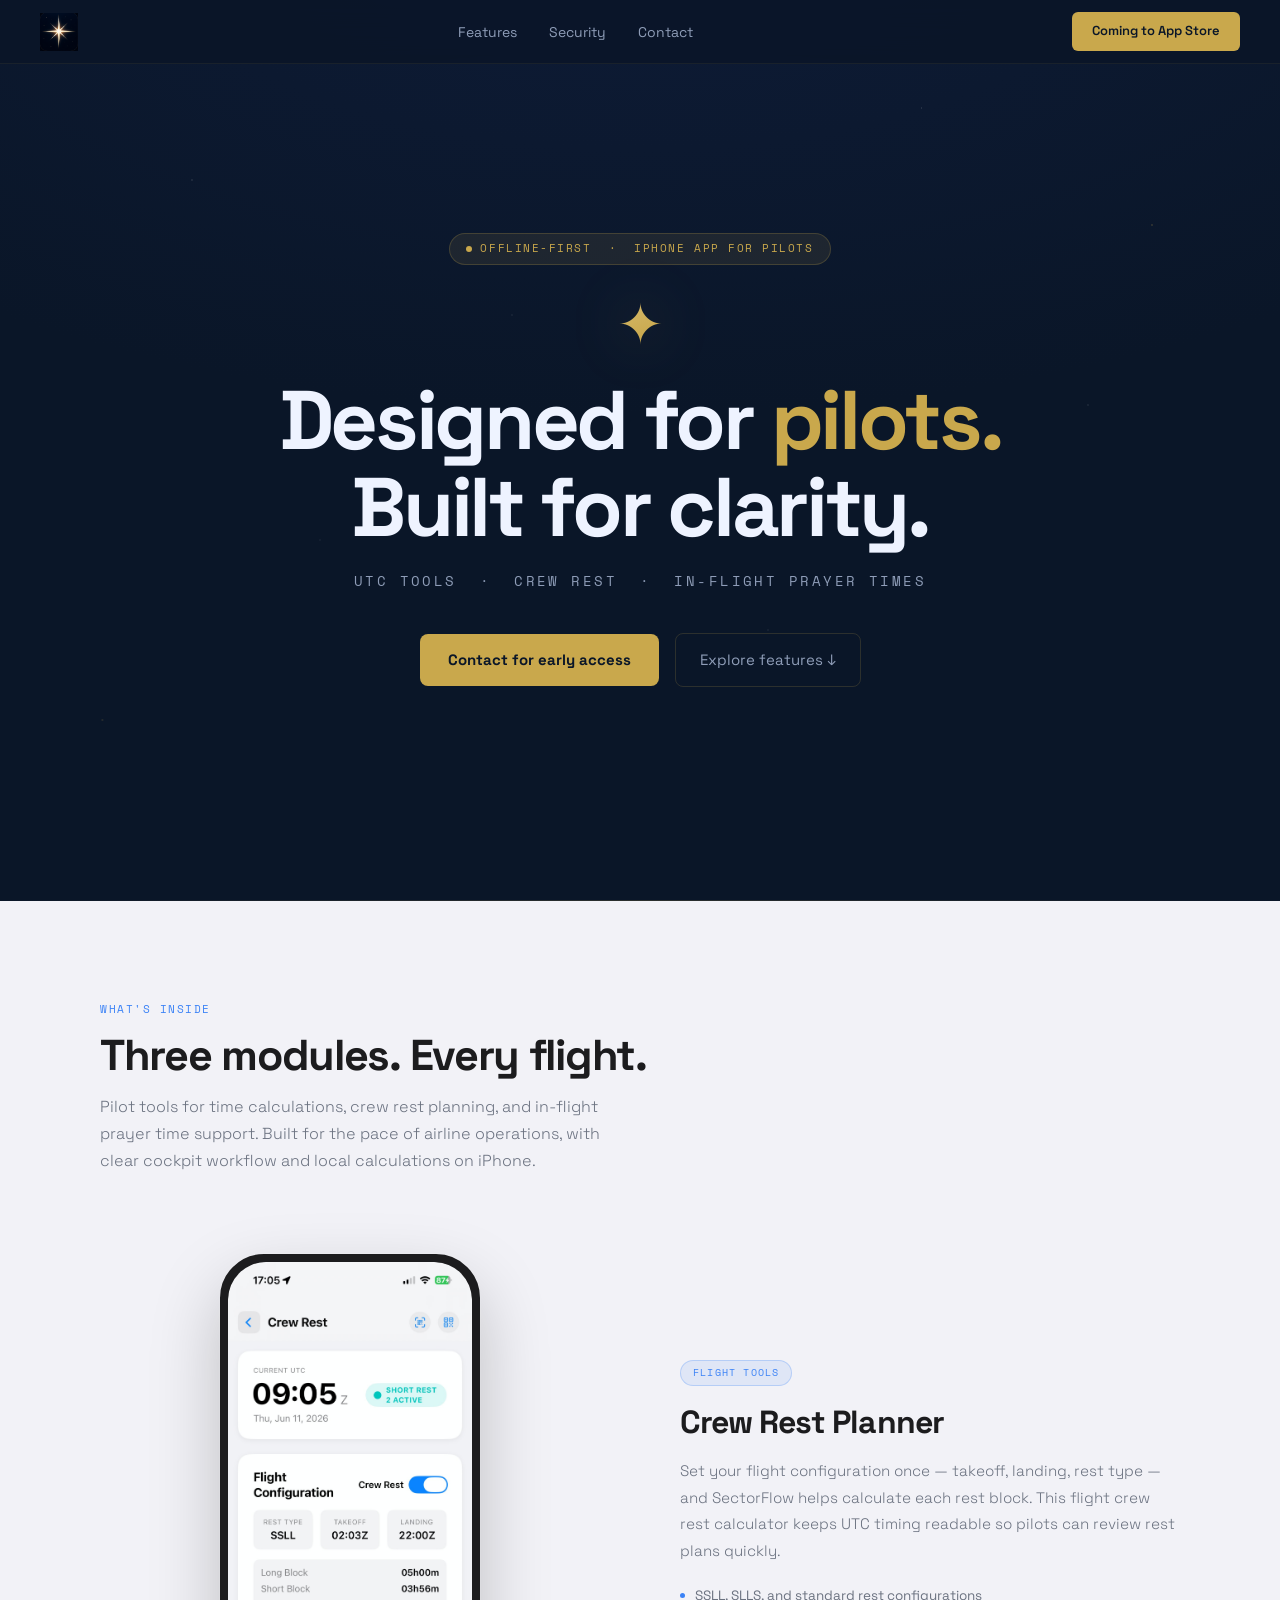
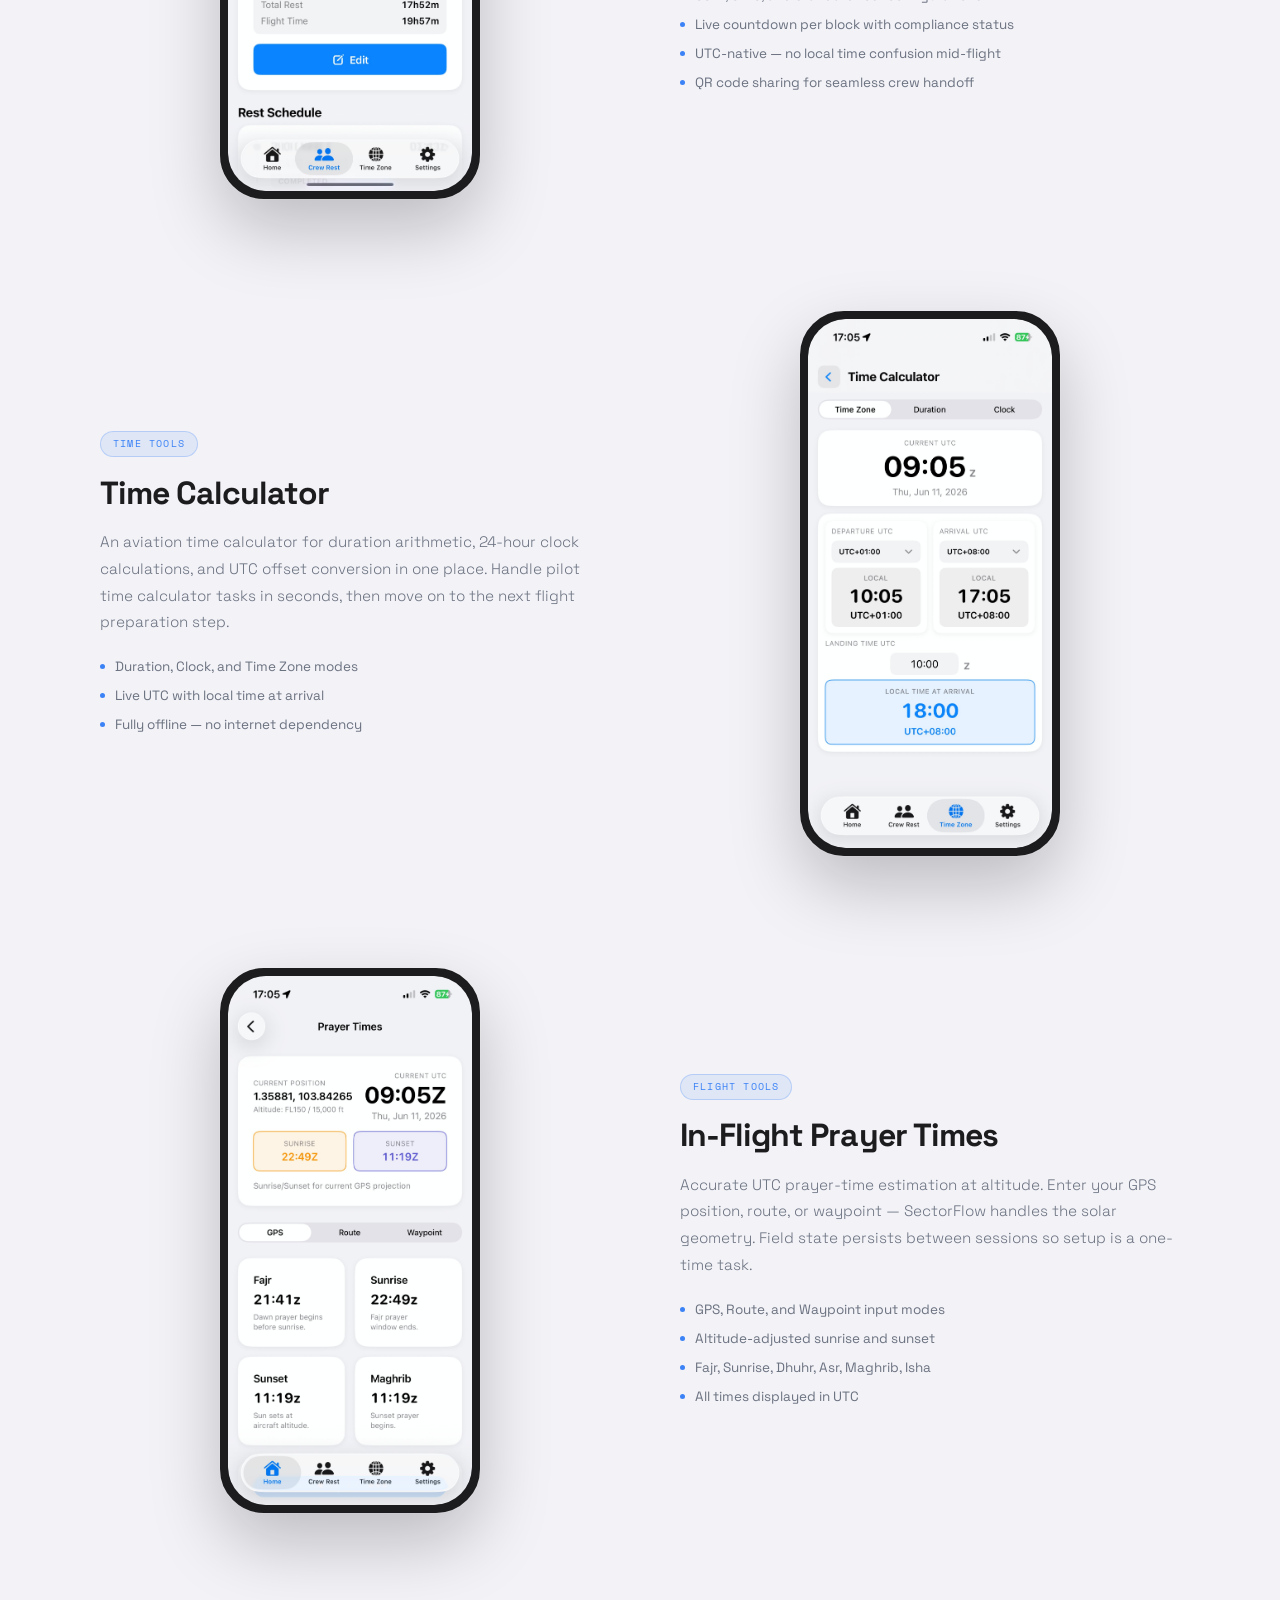
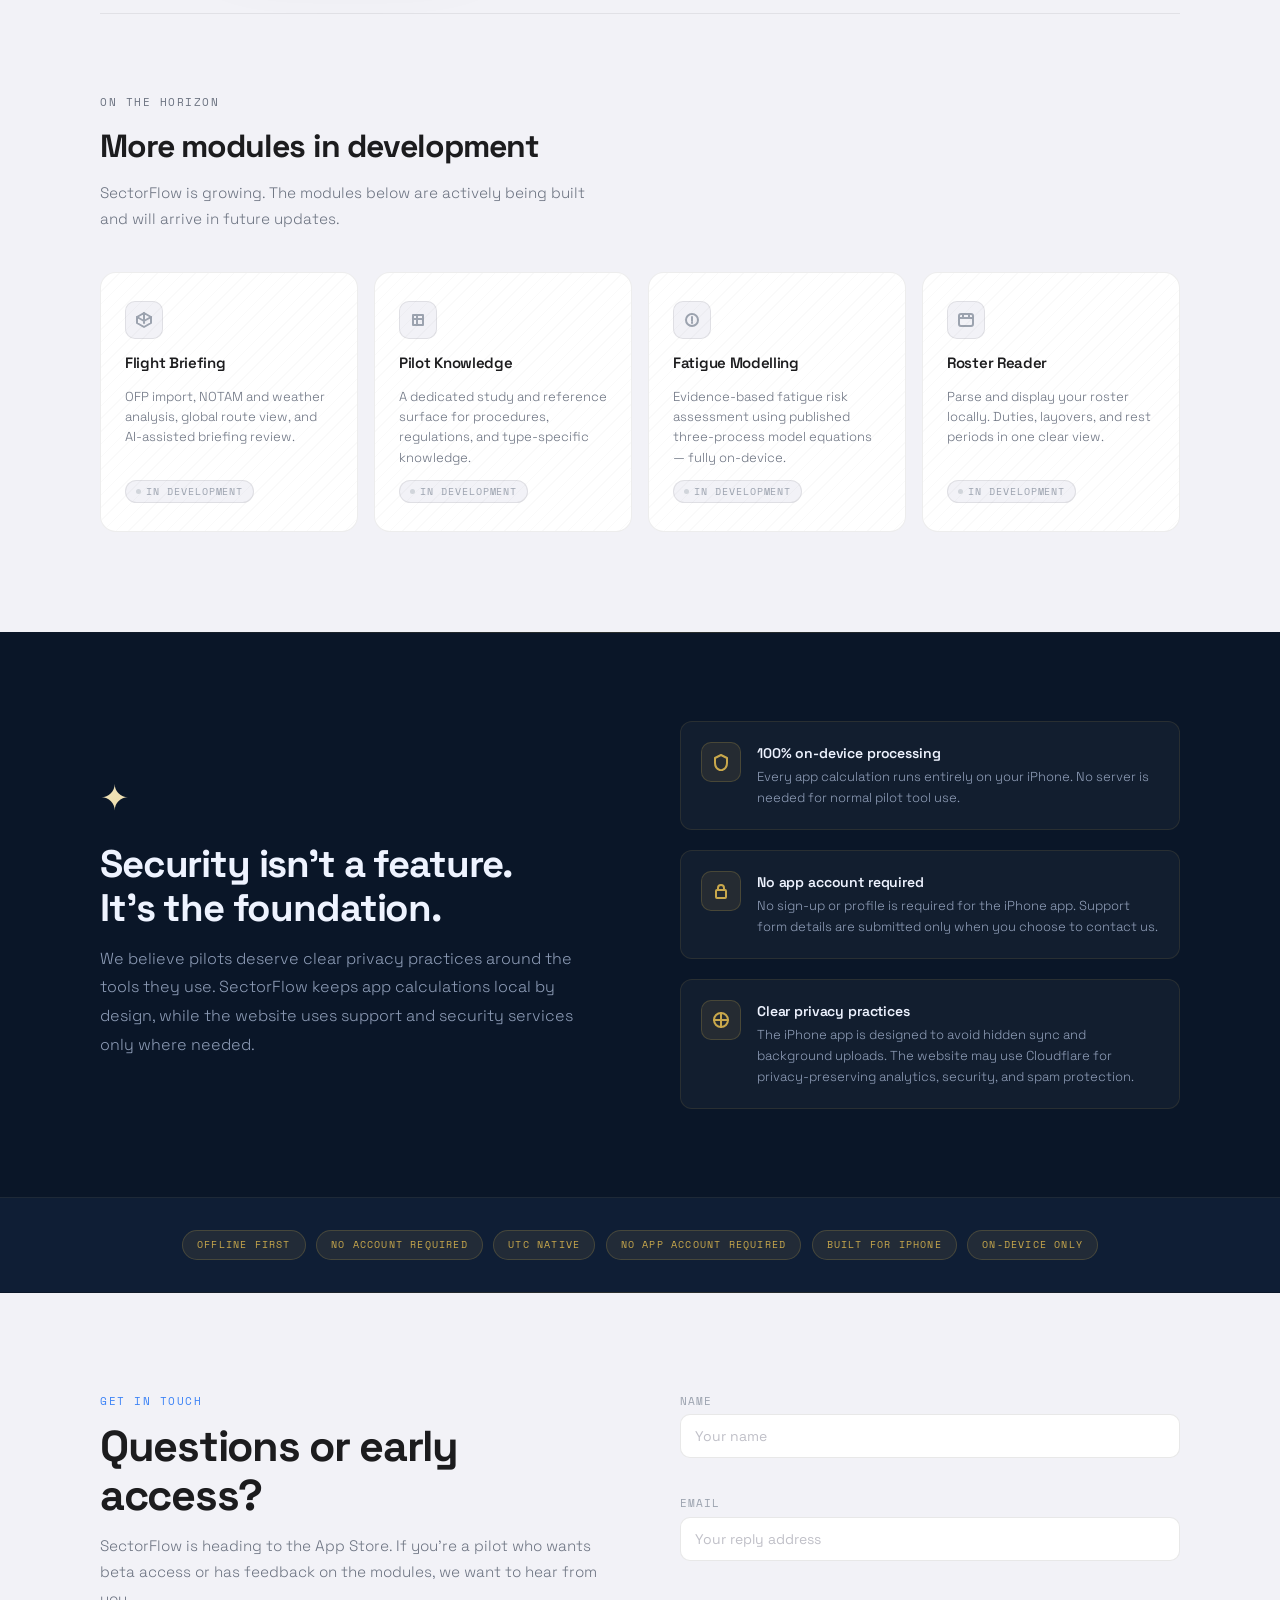
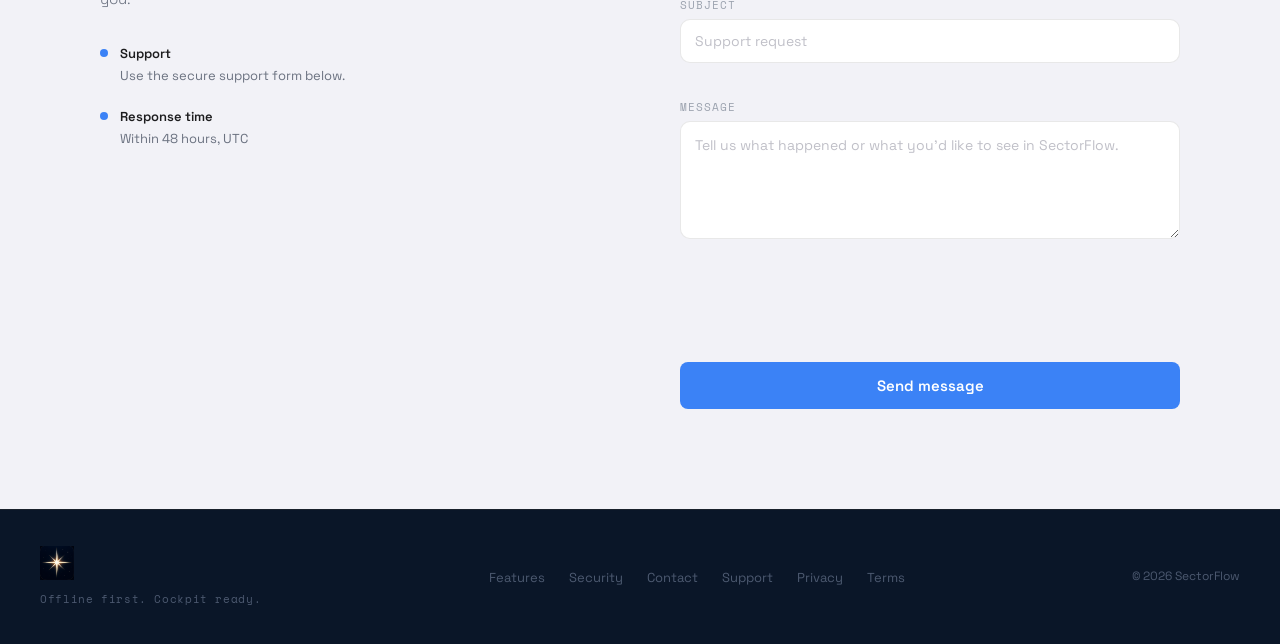
==== commit eeaed88e: "refreshed website robot" ====
--- a/index.html
+++ b/index.html
@@ -491,6 +491,7 @@
     <li><a href="#features">Features</a></li>
     <li><a href="#security">Security</a></li>
     <li><a href="#contact">Contact</a></li>
+    <li><a href="support.html">Support</a></li>
     <li><a href="privacy.html">Privacy</a></li>
     <li><a href="terms.html">Terms</a></li>
   </ul>
@@ -498,7 +499,7 @@
 </footer>
 
 <script>
-const CONTACT_WORKER_ENDPOINT = "REPLACE_WITH_CLOUDFLARE_WORKER_URL";
+const CONTACT_WORKER_ENDPOINT = "https://contact.sectorflowapp.com";
 const obs = new IntersectionObserver(entries => {
   entries.forEach(e => { if (e.isIntersecting) { e.target.classList.add("visible"); obs.unobserve(e.target); } });
 }, { threshold: 0.08 });
@@ -521,6 +522,13 @@
   statusEl.className = `form-status ${type}`;
 }
 
+function getWorkerErrorMessage(data) {
+  if (!data || typeof data !== "object") return "";
+  if (typeof data.error !== "string") return "";
+  const message = data.error.trim();
+  return message ? `We could not send your message. ${message}` : "";
+}
+
 function setFieldError(key, message) {
   const field = fieldMap[key];
   field.error.textContent = message;
@@ -588,13 +596,25 @@
       body: JSON.stringify({ ...values, turnstileToken })
     });
 
-    if (!response.ok) throw new Error("Support request failed");
+    if (!response.ok) {
+      let workerMessage = "";
+      try {
+        const responseData = await response.json();
+        workerMessage = getWorkerErrorMessage(responseData);
+      } catch {
+        workerMessage = "";
+      }
+      throw new Error(workerMessage || "We could not send your message. Please try again in a moment.");
+    }
 
     supportForm.reset();
     if (window.turnstile) window.turnstile.reset();
     setFormStatus("Thanks. Your message was sent successfully.", "success");
-  } catch {
-    setFormStatus("We could not send your message. Please try again in a moment.", "error");
+  } catch (error) {
+    const message = error instanceof Error && error.message
+      ? error.message
+      : "We could not send your message. Please try again in a moment.";
+    setFormStatus(message, "error");
   } finally {
     isSubmitting = false;
     submitButton.disabled = false;
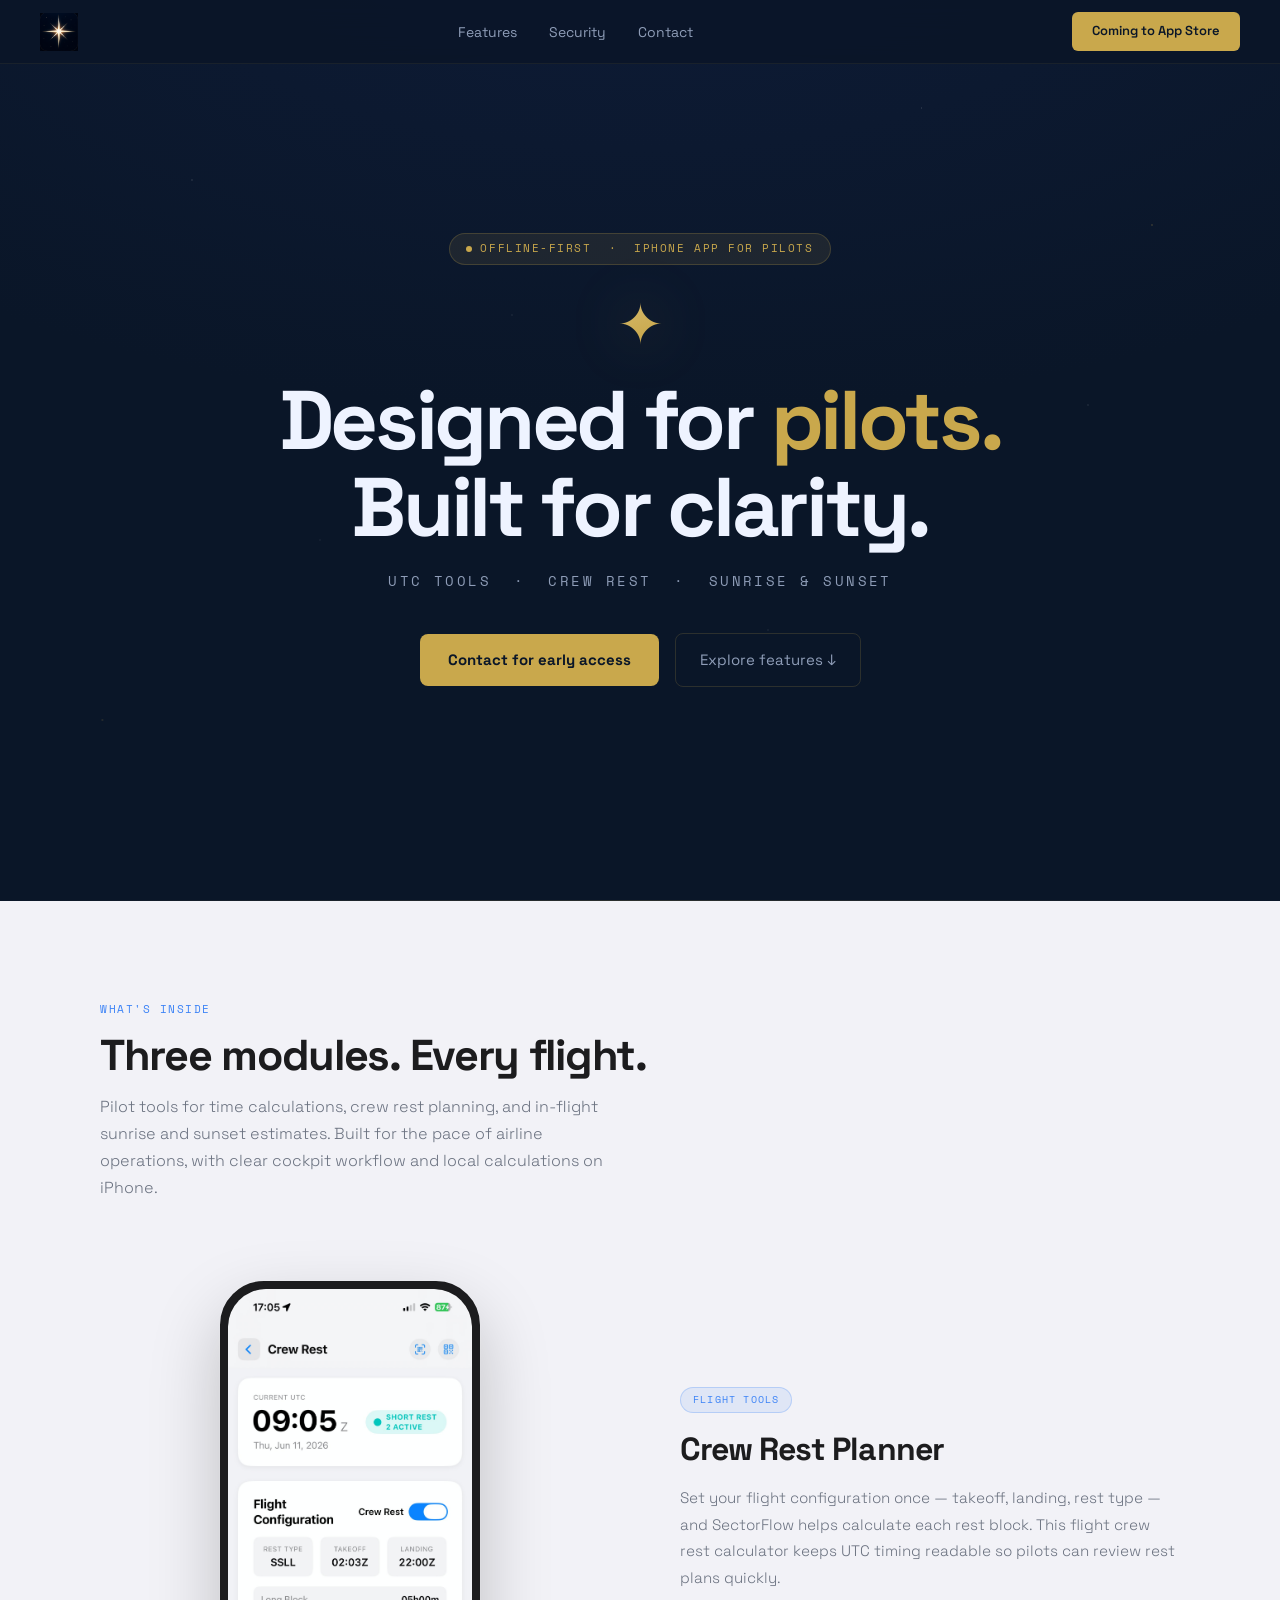
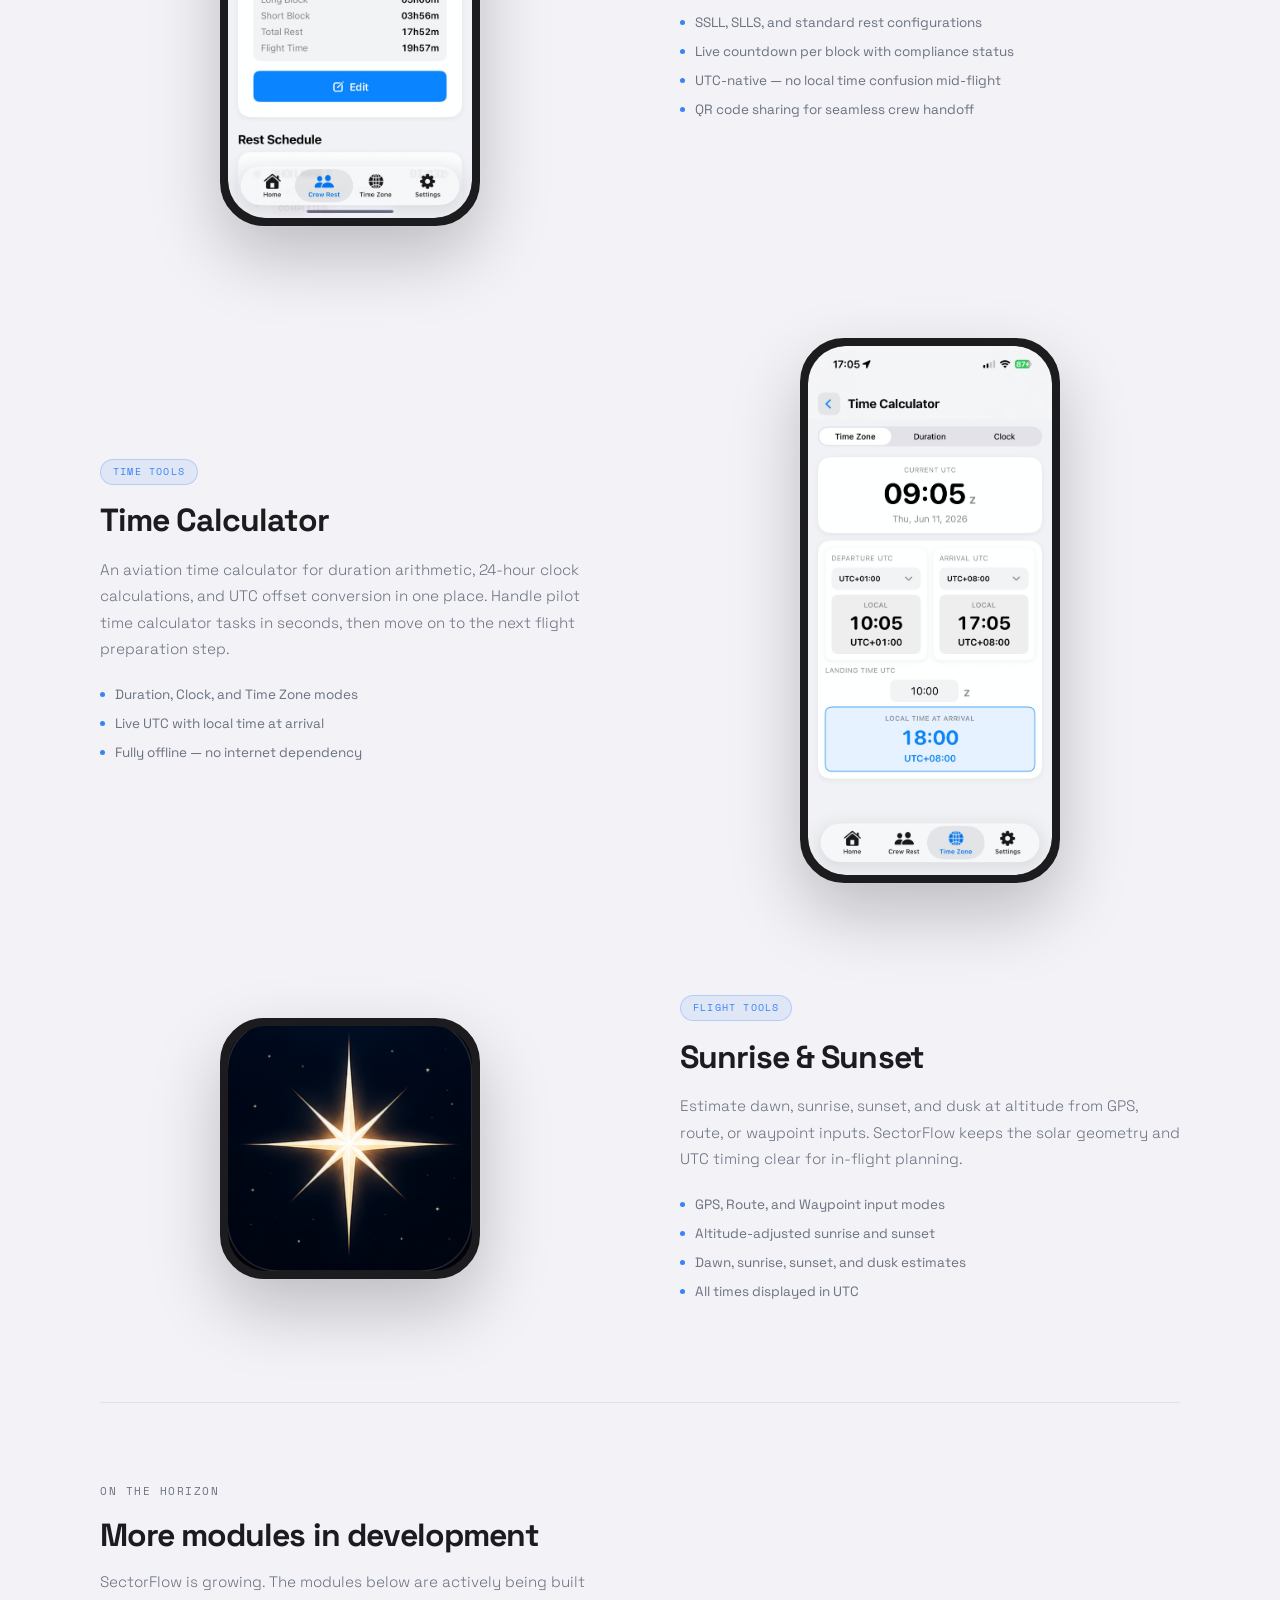
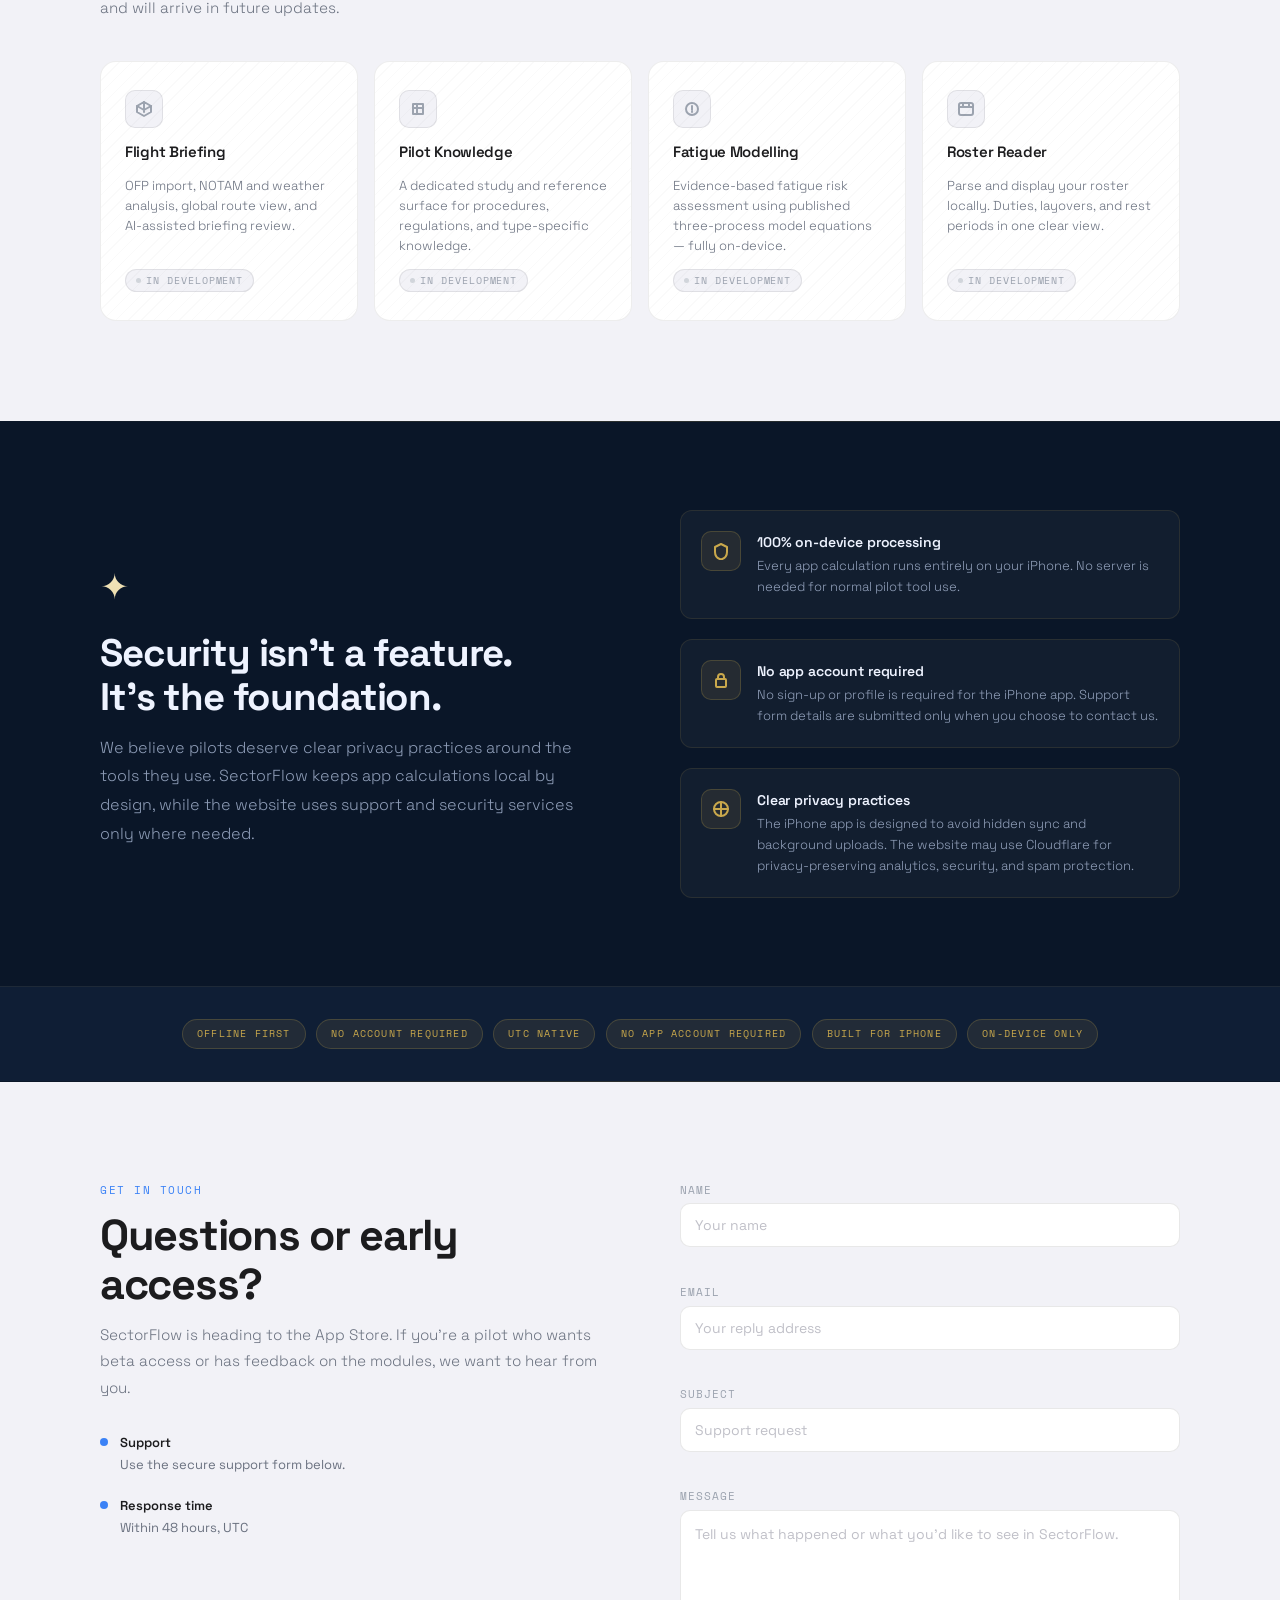
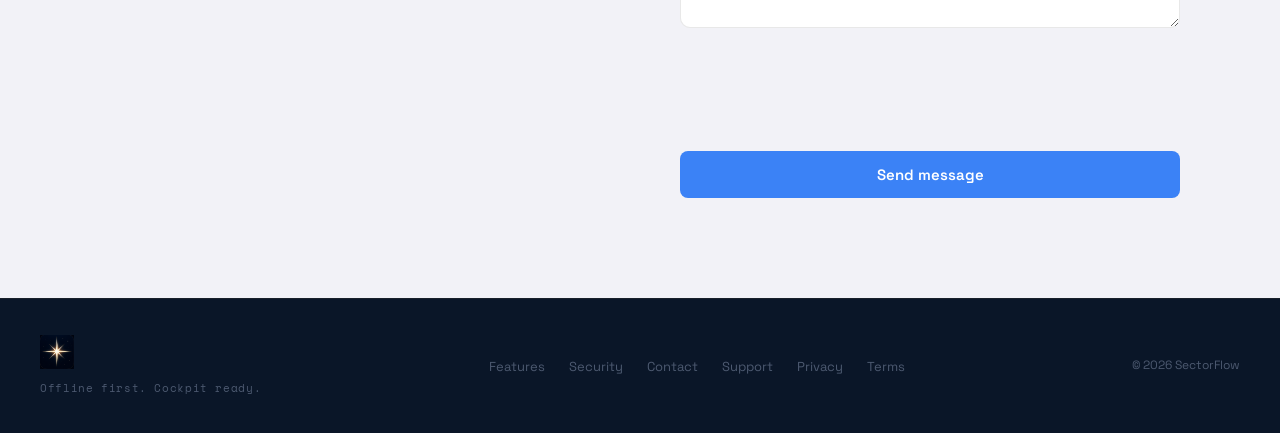
==== commit 9c7ea3c5: "updated website" ====
--- a/index.html
+++ b/index.html
@@ -4,17 +4,17 @@
 <meta charset="UTF-8">
 <meta name="viewport" content="width=device-width, initial-scale=1.0">
 <title>SectorFlow — Pilot Tools for Time, Crew Rest and Flight Planning</title>
-<meta name="description" content="SectorFlow is an iPhone app for pilots, combining aviation time calculators, crew rest planning, time zone tools, in-flight prayer times and future briefing utilities in one clear cockpit-focused app.">
+<meta name="description" content="SectorFlow is an iPhone app for pilots, combining aviation time calculators, crew rest planning, time zone tools, and in-flight sunrise and sunset estimates in one clear cockpit-focused app.">
 <link rel="canonical" href="https://sectorflowapp.com/">
 <meta property="og:type" content="website">
 <meta property="og:site_name" content="SectorFlow">
 <meta property="og:title" content="SectorFlow — Pilot Tools for Time, Crew Rest and Flight Planning">
-<meta property="og:description" content="An iPhone app for pilots with aviation time calculators, crew rest planning, time zone tools, in-flight prayer times and future briefing utilities.">
+<meta property="og:description" content="An iPhone app for pilots with aviation time calculators, crew rest planning, time zone tools, and in-flight sunrise and sunset estimates.">
 <meta property="og:url" content="https://sectorflowapp.com/">
 <meta property="og:image" content="https://sectorflowapp.com/assets/screenshots/Logo.png">
 <meta name="twitter:card" content="summary">
 <meta name="twitter:title" content="SectorFlow — Pilot Tools for Time, Crew Rest and Flight Planning">
-<meta name="twitter:description" content="An iPhone app for pilots with aviation time calculators, crew rest planning, time zone tools, in-flight prayer times and future briefing utilities.">
+<meta name="twitter:description" content="An iPhone app for pilots with aviation time calculators, crew rest planning, time zone tools, and in-flight sunrise and sunset estimates.">
 <meta name="twitter:image" content="https://sectorflowapp.com/assets/screenshots/Logo.png">
 <link rel="preconnect" href="https://fonts.googleapis.com">
 <link rel="preconnect" href="https://fonts.gstatic.com" crossorigin>
@@ -46,7 +46,7 @@
       "name": "SectorFlow",
       "applicationCategory": "UtilitiesApplication",
       "operatingSystem": "iOS",
-      "description": "SectorFlow is an iPhone app for pilots with aviation time calculators, crew rest planning, time zone tools, in-flight prayer times and future briefing utilities.",
+      "description": "SectorFlow is an iPhone app for pilots with aviation time calculators, crew rest planning, time zone tools, and in-flight sunrise and sunset estimates.",
       "url": "https://sectorflowapp.com/",
       "publisher": {
         "@id": "https://sectorflowapp.com/#organization"
@@ -272,7 +272,7 @@
     <span class="hero-eyebrow">Offline-first &nbsp;·&nbsp; iPhone app for pilots</span>
     <div class="hero-star">✦</div>
     <h1>Designed for <em>pilots.</em><br>Built for clarity.</h1>
-    <p class="hero-tagline">UTC tools &nbsp;·&nbsp; Crew rest &nbsp;·&nbsp; In-flight prayer times</p>
+    <p class="hero-tagline">UTC tools &nbsp;·&nbsp; Crew rest &nbsp;·&nbsp; Sunrise &amp; sunset</p>
     <div class="hero-btns">
       <a href="#contact" class="btn-gold">Contact for early access</a>
       <a href="#features" class="btn-ghost">Explore features ↓</a>
@@ -287,7 +287,7 @@
   <div class="inner">
     <p class="eyebrow reveal">What's inside</p>
     <h2 class="sec-title reveal d1">Three modules. Every flight.</h2>
-    <p class="sec-sub reveal d2">Pilot tools for time calculations, crew rest planning, and in-flight prayer time support. Built for the pace of airline operations, with clear cockpit workflow and local calculations on iPhone.</p>
+    <p class="sec-sub reveal d2">Pilot tools for time calculations, crew rest planning, and in-flight sunrise and sunset estimates. Built for the pace of airline operations, with clear cockpit workflow and local calculations on iPhone.</p>
 
     <div class="f-row reveal">
       <div class="phone-wrap">
@@ -329,17 +329,17 @@
     <div class="f-row reveal">
       <div class="phone-wrap">
         <div class="phone-shell">
-          <img src="assets/screenshots/prayer.png" width="1179" height="2556" loading="lazy" decoding="async" alt="SectorFlow in-flight prayer times screen">
+          <img src="assets/screenshots/Logo.png" width="1179" height="2556" loading="lazy" decoding="async" alt="SectorFlow Sunrise and Sunset feature">
         </div>
       </div>
       <div class="f-copy">
         <span class="f-tag">Flight Tools</span>
-        <h3 class="f-heading">In-Flight Prayer Times</h3>
-        <p class="f-desc">Accurate UTC prayer-time estimation at altitude. Enter your GPS position, route, or waypoint — SectorFlow handles the solar geometry. Field state persists between sessions so setup is a one-time task.</p>
+        <h3 class="f-heading">Sunrise &amp; Sunset</h3>
+        <p class="f-desc">Estimate dawn, sunrise, sunset, and dusk at altitude from GPS, route, or waypoint inputs. SectorFlow keeps the solar geometry and UTC timing clear for in-flight planning.</p>
         <ul class="f-bullets">
           <li>GPS, Route, and Waypoint input modes</li>
           <li>Altitude-adjusted sunrise and sunset</li>
-          <li>Fajr, Sunrise, Dhuhr, Asr, Maghrib, Isha</li>
+          <li>Dawn, sunrise, sunset, and dusk estimates</li>
           <li>All times displayed in UTC</li>
         </ul>
       </div>
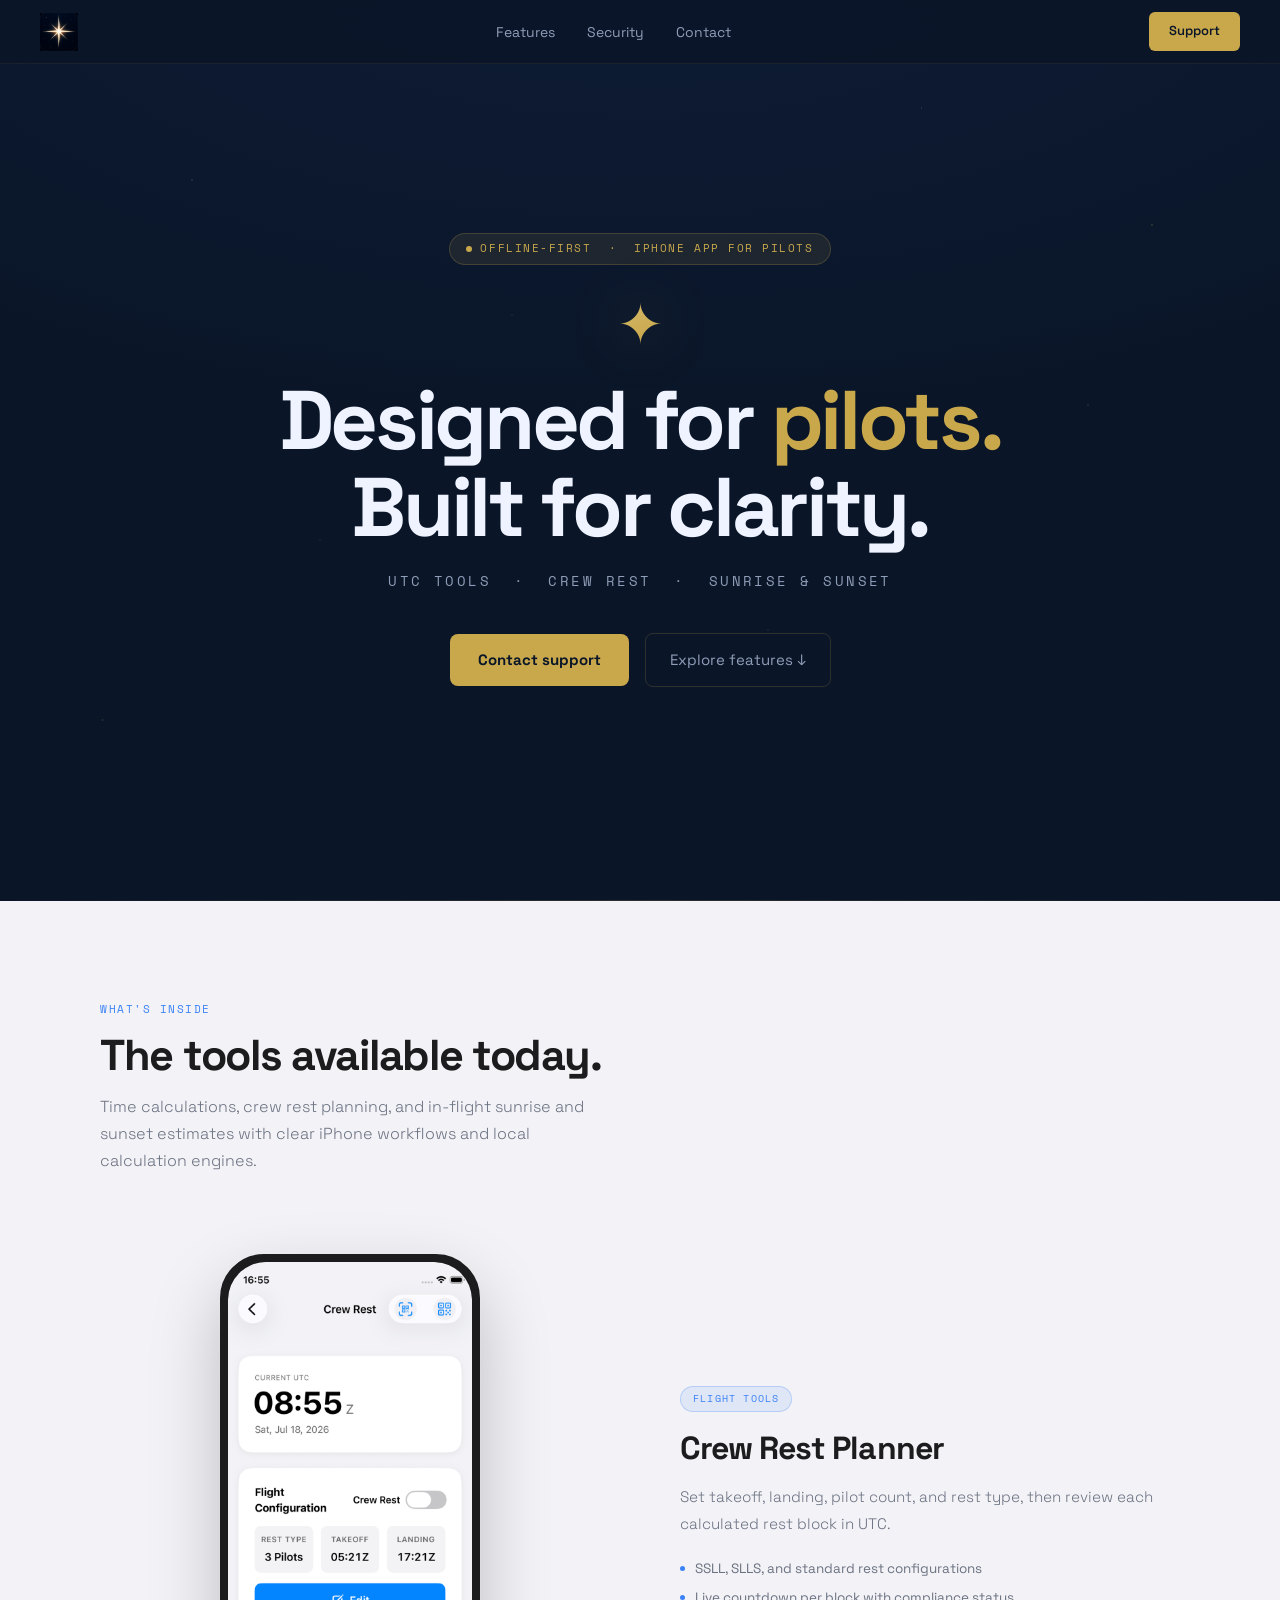
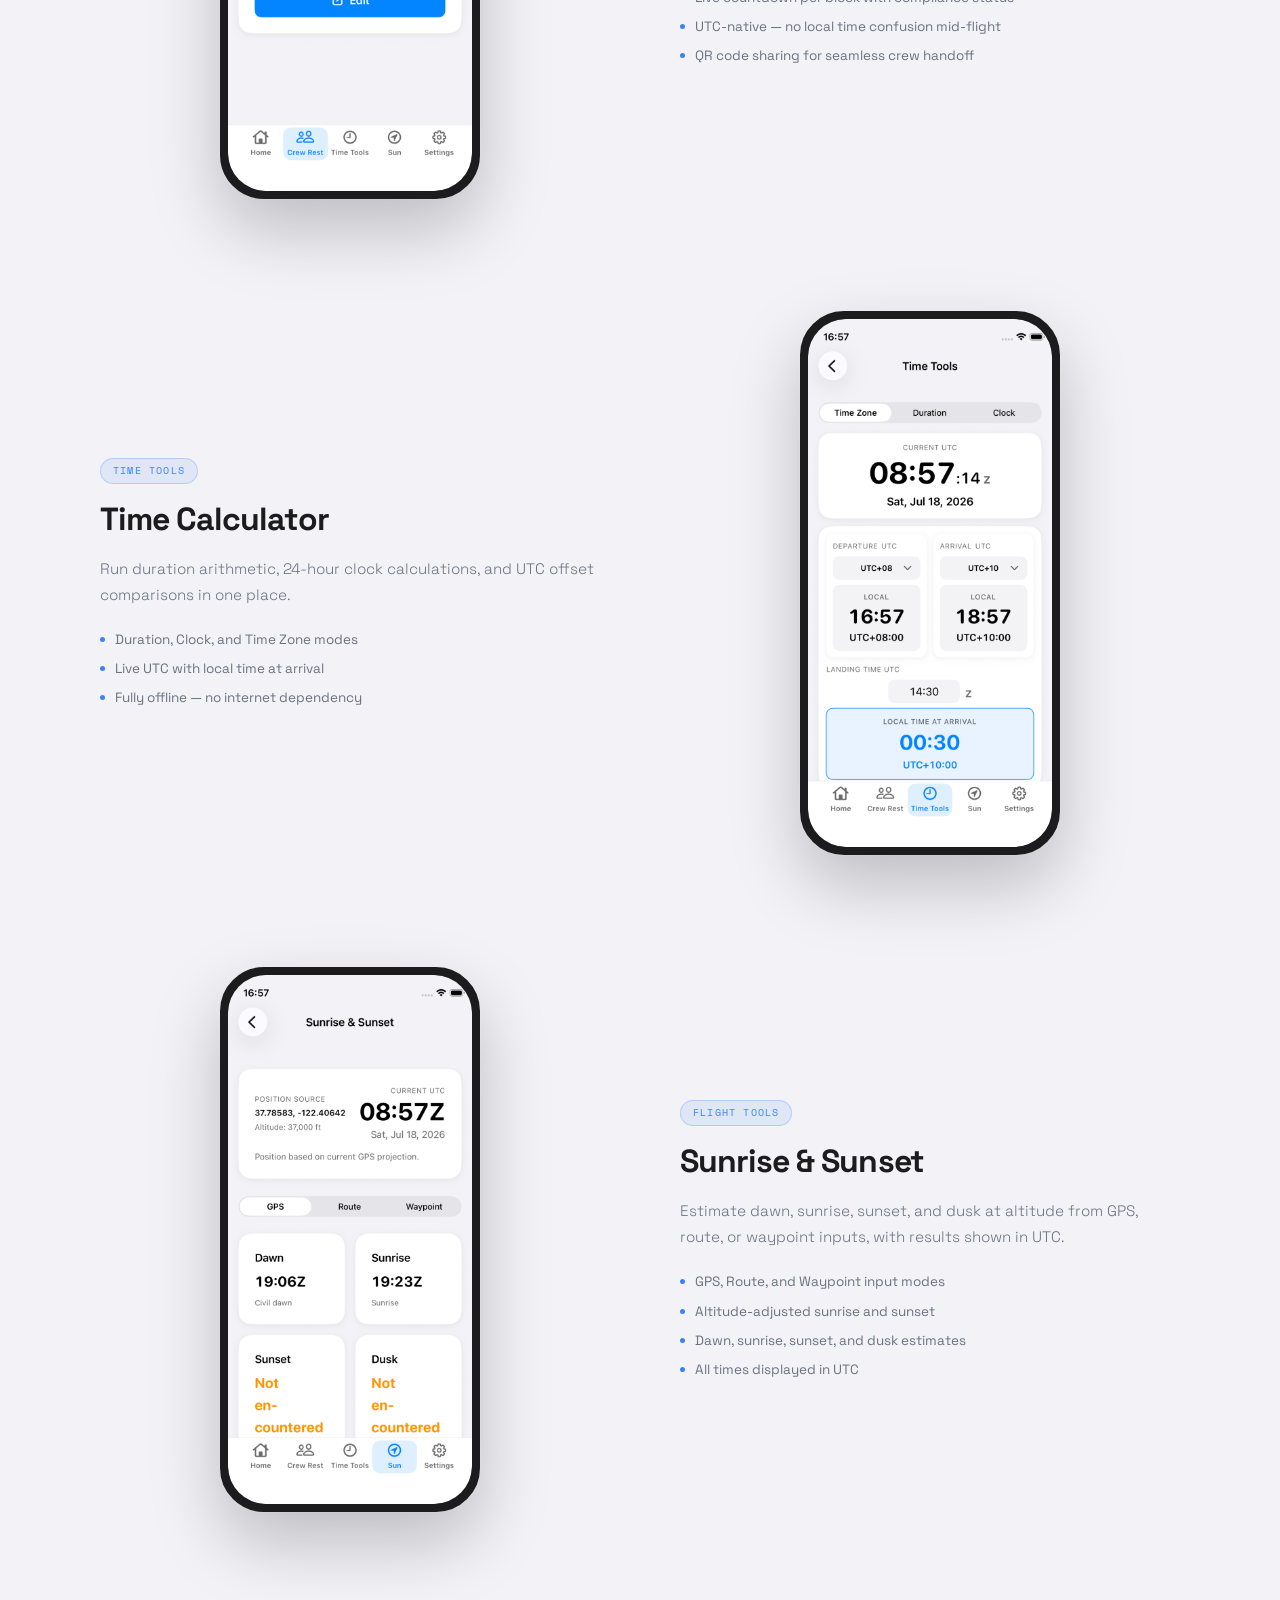
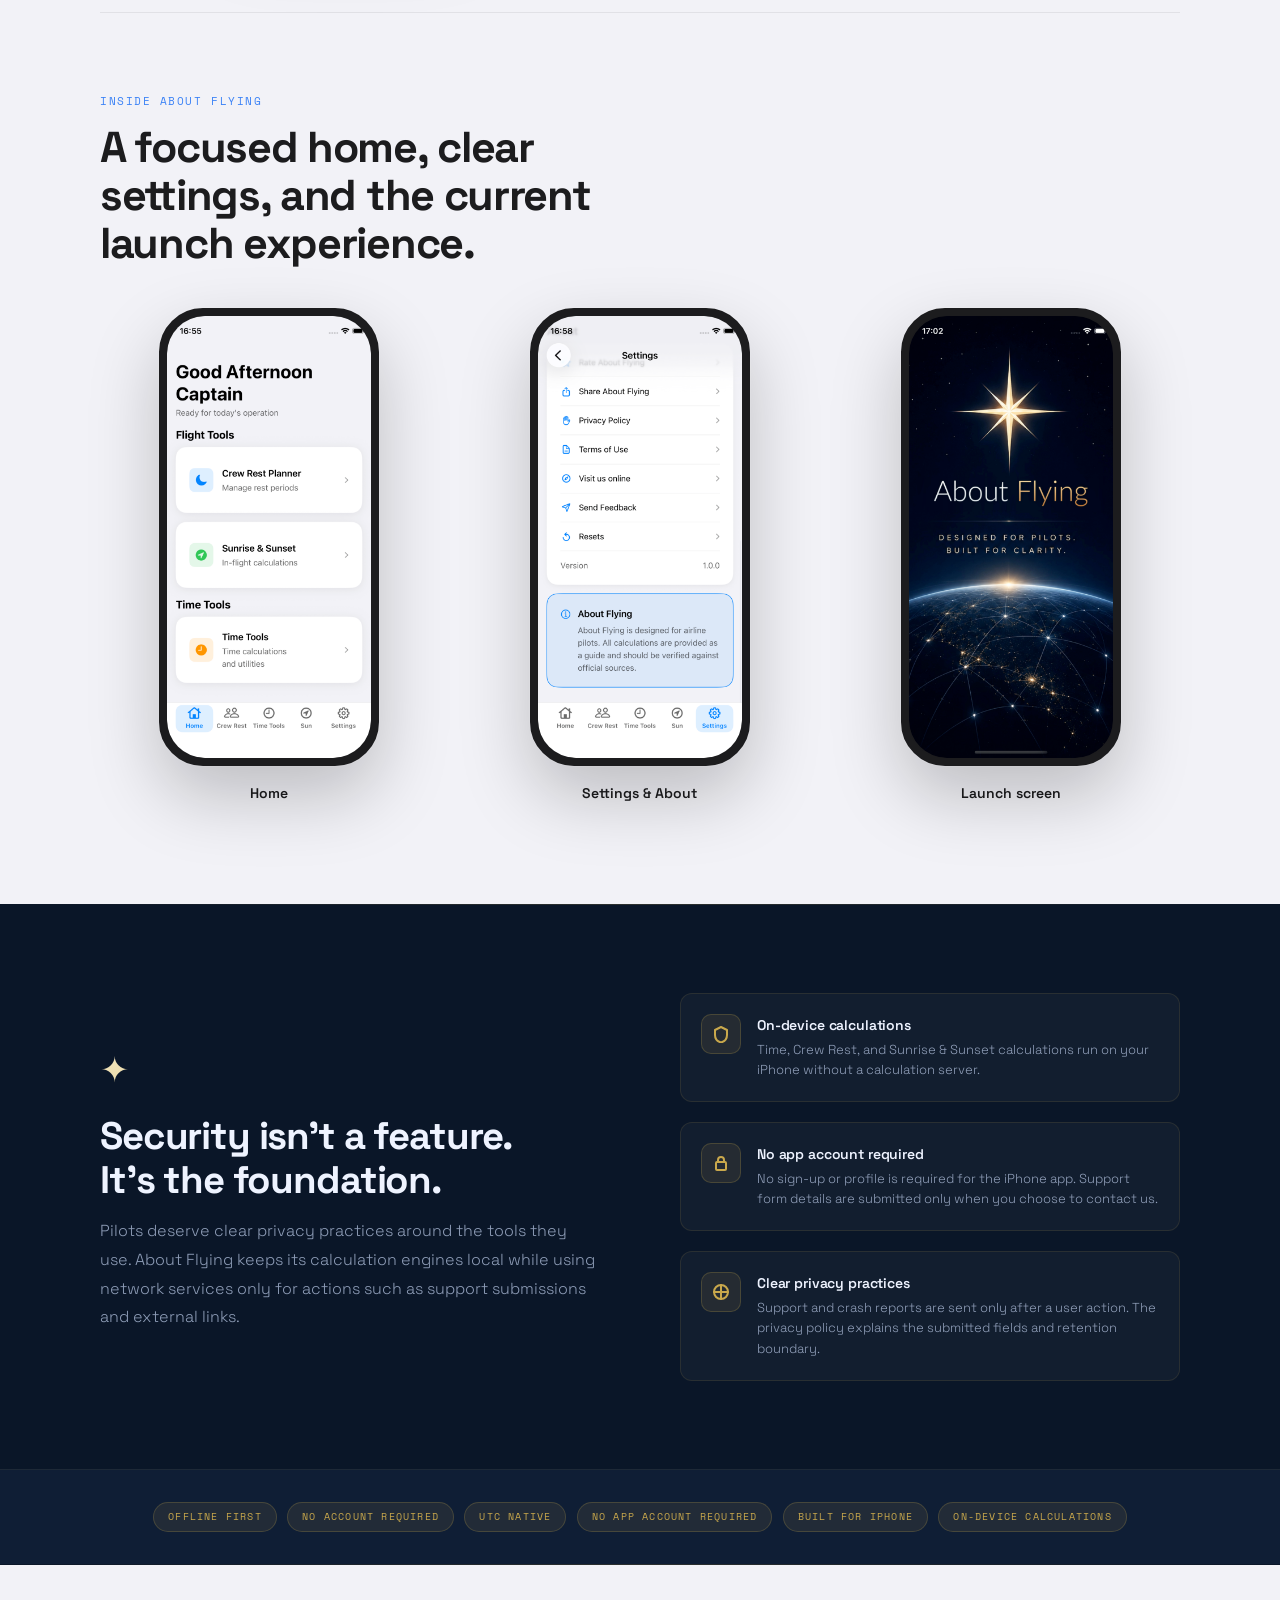
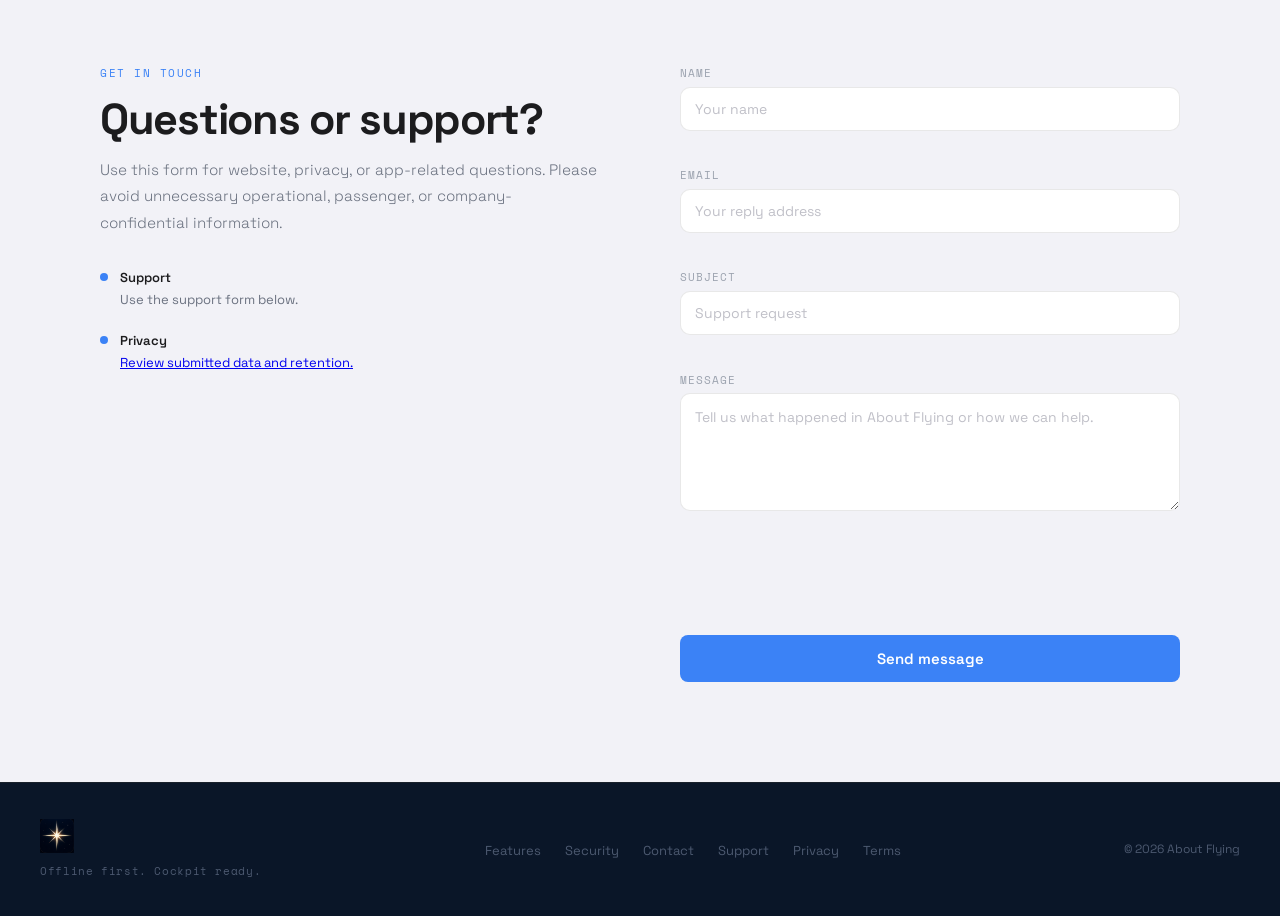
==== commit 9649a6ac: "Update About Flying public website" ====
--- a/index.html
+++ b/index.html
@@ -3,22 +3,23 @@
 <head>
 <meta charset="UTF-8">
 <meta name="viewport" content="width=device-width, initial-scale=1.0">
-<title>SectorFlow — Pilot Tools for Time, Crew Rest and Flight Planning</title>
-<meta name="description" content="SectorFlow is an iPhone app for pilots, combining aviation time calculators, crew rest planning, time zone tools, and in-flight sunrise and sunset estimates in one clear cockpit-focused app.">
+<title>About Flying — Time, Crew Rest and Solar Tools for Pilots</title>
+<meta name="description" content="About Flying is an iPhone app for pilots with offline time calculators, crew rest planning, and sunrise and sunset estimates.">
+<link rel="icon" href="assets/screenshots/Logo.png" type="image/png">
 <link rel="canonical" href="https://sectorflowapp.com/">
 <meta property="og:type" content="website">
-<meta property="og:site_name" content="SectorFlow">
-<meta property="og:title" content="SectorFlow — Pilot Tools for Time, Crew Rest and Flight Planning">
+<meta property="og:site_name" content="About Flying">
+<meta property="og:title" content="About Flying — Time, Crew Rest and Solar Tools for Pilots">
 <meta property="og:description" content="An iPhone app for pilots with aviation time calculators, crew rest planning, time zone tools, and in-flight sunrise and sunset estimates.">
 <meta property="og:url" content="https://sectorflowapp.com/">
 <meta property="og:image" content="https://sectorflowapp.com/assets/screenshots/Logo.png">
 <meta name="twitter:card" content="summary">
-<meta name="twitter:title" content="SectorFlow — Pilot Tools for Time, Crew Rest and Flight Planning">
+<meta name="twitter:title" content="About Flying — Time, Crew Rest and Solar Tools for Pilots">
 <meta name="twitter:description" content="An iPhone app for pilots with aviation time calculators, crew rest planning, time zone tools, and in-flight sunrise and sunset estimates.">
 <meta name="twitter:image" content="https://sectorflowapp.com/assets/screenshots/Logo.png">
 <link rel="preconnect" href="https://fonts.googleapis.com">
 <link rel="preconnect" href="https://fonts.gstatic.com" crossorigin>
-<link href="https://fonts.googleapis.com/css2?family=Space+Grotesk:wght@300;400;500;600;700&family=Space+Mono:wght@400;700&display=swap" rel="stylesheet">
+<link href="https://fonts.googleapis.com/css2?family=Space+Grotesk:wght@300;400;500;600;700&amp;family=Space+Mono:wght@400;700&amp;display=swap" rel="stylesheet">
 <script src="https://challenges.cloudflare.com/turnstile/v0/api.js" async defer></script>
 <script type="application/ld+json">
 {
@@ -27,14 +28,14 @@
     {
       "@type": "Organization",
       "@id": "https://sectorflowapp.com/#organization",
-      "name": "SectorFlow",
+      "name": "About Flying",
       "url": "https://sectorflowapp.com/",
       "logo": "https://sectorflowapp.com/assets/screenshots/Logo.png"
     },
     {
       "@type": "WebSite",
       "@id": "https://sectorflowapp.com/#website",
-      "name": "SectorFlow",
+      "name": "About Flying",
       "url": "https://sectorflowapp.com/",
       "publisher": {
         "@id": "https://sectorflowapp.com/#organization"
@@ -43,10 +44,10 @@
     {
       "@type": "SoftwareApplication",
       "@id": "https://sectorflowapp.com/#app",
-      "name": "SectorFlow",
+      "name": "About Flying",
       "applicationCategory": "UtilitiesApplication",
       "operatingSystem": "iOS",
-      "description": "SectorFlow is an iPhone app for pilots with aviation time calculators, crew rest planning, time zone tools, and in-flight sunrise and sunset estimates.",
+      "description": "About Flying is an iPhone app for pilots with offline time calculators, crew rest planning, and sunrise and sunset estimates.",
       "url": "https://sectorflowapp.com/",
       "publisher": {
         "@id": "https://sectorflowapp.com/#organization"
@@ -162,21 +163,13 @@
 .f-bullets li { display: flex; align-items: flex-start; gap: 10px; font-size: 13.5px; color: var(--light-sub); line-height: 1.5; }
 .f-bullets li::before { content: ""; width: 5px; height: 5px; border-radius: 50%; background: var(--blue); flex-shrink: 0; margin-top: 7px; }
 
-/* COMING SOON */
-#coming-soon { background: var(--light-bg); padding: 0 2rem 100px; }
-.coming-header { max-width: 1080px; margin: 0 auto; border-top: 1px solid var(--light-rule); padding-top: 5rem; margin-bottom: 2.5rem; }
-.coming-label { font-family: var(--mono); font-size: 11px; letter-spacing: .14em; text-transform: uppercase; color: var(--light-sub); margin-bottom: .6rem; }
-.coming-title { font-size: clamp(1.4rem, 2.5vw, 2rem); font-weight: 700; letter-spacing: -.03em; color: var(--light-text); }
-.coming-sub { font-size: .95rem; color: var(--light-sub); font-weight: 300; line-height: 1.7; margin-top: .5rem; max-width: 500px; }
-.coming-grid { max-width: 1080px; margin: 0 auto; display: grid; grid-template-columns: repeat(auto-fit, minmax(220px, 1fr)); gap: 1rem; }
-.coming-card { background: var(--light-card); border: 1px solid var(--light-rule); border-radius: 16px; padding: 1.75rem 1.5rem; display: flex; flex-direction: column; gap: .75rem; opacity: 0.62; position: relative; overflow: hidden; }
-.coming-card::after { content: ""; position: absolute; inset: 0; background: repeating-linear-gradient(-45deg, transparent, transparent 8px, rgba(0,0,0,0.018) 8px, rgba(0,0,0,0.018) 9px); border-radius: 16px; }
-.coming-icon { width: 38px; height: 38px; border-radius: 10px; background: #F2F2F7; border: 1px solid rgba(0,0,0,0.08); display: flex; align-items: center; justify-content: center; }
-.coming-icon svg { width: 18px; height: 18px; stroke: #9CA3AF; fill: none; stroke-width: 2; stroke-linecap: round; stroke-linejoin: round; }
-.coming-name { font-size: 15px; font-weight: 600; color: var(--light-text); letter-spacing: -.02em; }
-.coming-desc { font-size: 13px; color: var(--light-sub); line-height: 1.55; font-weight: 300; }
-.coming-badge { display: inline-flex; align-items: center; gap: 5px; font-family: var(--mono); font-size: 9.5px; letter-spacing: .1em; text-transform: uppercase; color: #9CA3AF; background: #F2F2F7; border: 1px solid rgba(0,0,0,0.08); padding: 3px 10px; border-radius: 100px; width: fit-content; margin-top: auto; }
-.coming-badge::before { content: ""; width: 5px; height: 5px; border-radius: 50%; background: #D1D5DB; }
+/* APP SCREENS */
+#app-screens { background: var(--light-bg); padding: 0 2rem 100px; }
+.screen-header { max-width: 1080px; margin: 0 auto 2.5rem; border-top: 1px solid var(--light-rule); padding-top: 5rem; }
+.screen-grid { max-width: 1080px; margin: 0 auto; display: grid; grid-template-columns: repeat(3, 1fr); gap: 2rem; }
+.screen-card { display: flex; flex-direction: column; align-items: center; gap: 1rem; }
+.screen-card .phone-shell { width: 220px; }
+.screen-label { color: var(--light-text); font-size: 14px; font-weight: 600; }
 
 /* SECURITY */
 #security { background: var(--navy); padding: 88px 2rem; }
@@ -244,8 +237,8 @@
   footer { flex-direction: column; align-items: flex-start; }
   .f-links { gap: .85rem 1.1rem; }
 }
-@media (max-width: 480px) {
-  .coming-grid { grid-template-columns: 1fr; }
+@media (max-width: 820px) {
+  .screen-grid { grid-template-columns: 1fr; gap: 3rem; }
 }
 @media (prefers-reduced-motion: reduce) {
   .reveal { opacity: 1; transform: none; transition: none; }
@@ -256,13 +249,13 @@
 
 <!-- NAV -->
 <nav>
-  <a href="index.html" class="logo" aria-label="SectorFlow home"><img class="logo-img" src="assets/screenshots/Logo.png" width="989" height="996" alt="SectorFlow logo"></a>
+  <a href="index.html" class="logo" aria-label="About Flying home"><img class="logo-img" src="assets/screenshots/Logo.png" width="989" height="996" alt="About Flying logo"></a>
   <ul class="nav-links">
     <li><a href="#features">Features</a></li>
     <li><a href="#security">Security</a></li>
     <li><a href="#contact">Contact</a></li>
   </ul>
-  <a href="#contact" class="nav-cta">Coming to App Store</a>
+  <a href="#contact" class="nav-cta">Support</a>
 </nav>
 
 <!-- HERO -->
@@ -274,7 +267,7 @@
     <h1>Designed for <em>pilots.</em><br>Built for clarity.</h1>
     <p class="hero-tagline">UTC tools &nbsp;·&nbsp; Crew rest &nbsp;·&nbsp; Sunrise &amp; sunset</p>
     <div class="hero-btns">
-      <a href="#contact" class="btn-gold">Contact for early access</a>
+      <a href="#contact" class="btn-gold">Contact support</a>
       <a href="#features" class="btn-ghost">Explore features ↓</a>
     </div>
   </div>
@@ -286,19 +279,19 @@
 <section id="features">
   <div class="inner">
     <p class="eyebrow reveal">What's inside</p>
-    <h2 class="sec-title reveal d1">Three modules. Every flight.</h2>
-    <p class="sec-sub reveal d2">Pilot tools for time calculations, crew rest planning, and in-flight sunrise and sunset estimates. Built for the pace of airline operations, with clear cockpit workflow and local calculations on iPhone.</p>
+    <h2 class="sec-title reveal d1">The tools available today.</h2>
+    <p class="sec-sub reveal d2">Time calculations, crew rest planning, and in-flight sunrise and sunset estimates with clear iPhone workflows and local calculation engines.</p>
 
     <div class="f-row reveal">
       <div class="phone-wrap">
         <div class="phone-shell">
-          <img src="assets/screenshots/crew_config.png" width="1179" height="2556" loading="lazy" decoding="async" alt="SectorFlow crew rest planner screen">
+          <img src="assets/screenshots/crew-rest.png" width="720" height="1560" loading="lazy" decoding="async" alt="About Flying Crew Rest planner screen">
         </div>
       </div>
       <div class="f-copy">
         <span class="f-tag">Flight Tools</span>
         <h3 class="f-heading">Crew Rest Planner</h3>
-        <p class="f-desc">Set your flight configuration once — takeoff, landing, rest type — and SectorFlow helps calculate each rest block. This flight crew rest calculator keeps UTC timing readable so pilots can review rest plans quickly.</p>
+        <p class="f-desc">Set takeoff, landing, pilot count, and rest type, then review each calculated rest block in UTC.</p>
         <ul class="f-bullets">
           <li>SSLL, SLLS, and standard rest configurations</li>
           <li>Live countdown per block with compliance status</li>
@@ -311,13 +304,13 @@
     <div class="f-row flip reveal">
       <div class="phone-wrap">
         <div class="phone-shell">
-          <img src="assets/screenshots/timezone.png" width="1179" height="2556" loading="lazy" decoding="async" alt="SectorFlow aviation time calculator and time zone screen">
+          <img src="assets/screenshots/time-tools.png" width="720" height="1560" loading="lazy" decoding="async" alt="About Flying Time Tools time-zone screen">
         </div>
       </div>
       <div class="f-copy">
         <span class="f-tag">Time Tools</span>
         <h3 class="f-heading">Time Calculator</h3>
-        <p class="f-desc">An aviation time calculator for duration arithmetic, 24-hour clock calculations, and UTC offset conversion in one place. Handle pilot time calculator tasks in seconds, then move on to the next flight preparation step.</p>
+        <p class="f-desc">Run duration arithmetic, 24-hour clock calculations, and UTC offset comparisons in one place.</p>
         <ul class="f-bullets">
           <li>Duration, Clock, and Time Zone modes</li>
           <li>Live UTC with local time at arrival</li>
@@ -329,13 +322,13 @@
     <div class="f-row reveal">
       <div class="phone-wrap">
         <div class="phone-shell">
-          <img src="assets/screenshots/Logo.png" width="1179" height="2556" loading="lazy" decoding="async" alt="SectorFlow Sunrise and Sunset feature">
+          <img src="assets/screenshots/sunrise-sunset.png" width="720" height="1560" loading="lazy" decoding="async" alt="About Flying Sunrise and Sunset results screen">
         </div>
       </div>
       <div class="f-copy">
         <span class="f-tag">Flight Tools</span>
         <h3 class="f-heading">Sunrise &amp; Sunset</h3>
-        <p class="f-desc">Estimate dawn, sunrise, sunset, and dusk at altitude from GPS, route, or waypoint inputs. SectorFlow keeps the solar geometry and UTC timing clear for in-flight planning.</p>
+        <p class="f-desc">Estimate dawn, sunrise, sunset, and dusk at altitude from GPS, route, or waypoint inputs, with results shown in UTC.</p>
         <ul class="f-bullets">
           <li>GPS, Route, and Waypoint input modes</li>
           <li>Altitude-adjusted sunrise and sunset</li>
@@ -347,37 +340,24 @@
   </div>
 </section>
 
-<!-- COMING SOON -->
-<section id="coming-soon">
-  <div class="coming-header reveal">
-    <p class="coming-label">On the horizon</p>
-    <h2 class="coming-title">More modules in development</h2>
-    <p class="coming-sub">SectorFlow is growing. The modules below are actively being built and will arrive in future updates.</p>
+<!-- APP SCREENS -->
+<section id="app-screens">
+  <div class="screen-header reveal">
+    <p class="eyebrow">Inside About Flying</p>
+    <h2 class="sec-title">A focused home, clear settings, and the current launch experience.</h2>
   </div>
-  <div class="coming-grid">
-    <div class="coming-card reveal d1">
-      <div class="coming-icon"><svg viewBox="0 0 18 18"><path d="M9 2L2 6v6l7 4 7-4V6L9 2z"/><path d="M9 2v10M2 6l7 4 7-4"/></svg></div>
-      <p class="coming-name">Flight Briefing</p>
-      <p class="coming-desc">OFP import, NOTAM and weather analysis, global route view, and AI-assisted briefing review.</p>
-      <span class="coming-badge">In development</span>
-    </div>
-    <div class="coming-card reveal d2">
-      <div class="coming-icon"><svg viewBox="0 0 18 18"><path d="M4 4h10v10H4zM4 8h10M8 4v10"/></svg></div>
-      <p class="coming-name">Pilot Knowledge</p>
-      <p class="coming-desc">A dedicated study and reference surface for procedures, regulations, and type-specific knowledge.</p>
-      <span class="coming-badge">In development</span>
-    </div>
-    <div class="coming-card reveal d1">
-      <div class="coming-icon"><svg viewBox="0 0 18 18"><circle cx="9" cy="9" r="6"/><path d="M9 6v4M9 11.5v.5"/></svg></div>
-      <p class="coming-name">Fatigue Modelling</p>
-      <p class="coming-desc">Evidence-based fatigue risk assessment using published three-process model equations — fully on-device.</p>
-      <span class="coming-badge">In development</span>
-    </div>
-    <div class="coming-card reveal d2">
-      <div class="coming-icon"><svg viewBox="0 0 18 18"><rect x="2" y="3" width="14" height="12" rx="2"/><path d="M2 7h14M6 3v4M12 3v4"/></svg></div>
-      <p class="coming-name">Roster Reader</p>
-      <p class="coming-desc">Parse and display your roster locally. Duties, layovers, and rest periods in one clear view.</p>
-      <span class="coming-badge">In development</span>
+  <div class="screen-grid">
+    <div class="screen-card reveal d1">
+      <div class="phone-shell"><img src="assets/screenshots/home.png" width="720" height="1560" loading="lazy" decoding="async" alt="About Flying home screen"></div>
+      <p class="screen-label">Home</p>
+    </div>
+    <div class="screen-card reveal d2">
+      <div class="phone-shell"><img src="assets/screenshots/settings-about.png" width="720" height="1560" loading="lazy" decoding="async" alt="About Flying Settings and About section"></div>
+      <p class="screen-label">Settings &amp; About</p>
+    </div>
+    <div class="screen-card reveal d3">
+      <div class="phone-shell"><img src="assets/screenshots/splash.png" width="720" height="1560" loading="lazy" decoding="async" alt="Current About Flying launch screen"></div>
+      <p class="screen-label">Launch screen</p>
     </div>
   </div>
 </section>
@@ -391,14 +371,14 @@
       <div>
         <div class="sec-star">✦</div>
         <h2 class="security-heading">Security isn't a feature.<br>It's the foundation.</h2>
-        <p class="security-sub">We believe pilots deserve clear privacy practices around the tools they use. SectorFlow keeps app calculations local by design, while the website uses support and security services only where needed.</p>
+        <p class="security-sub">Pilots deserve clear privacy practices around the tools they use. About Flying keeps its calculation engines local while using network services only for actions such as support submissions and external links.</p>
       </div>
       <div class="security-pillars reveal d1">
         <div class="pillar">
           <div class="pillar-icon"><svg viewBox="0 0 18 18"><path d="M9 2L3 5v5c0 3.5 2.5 6.5 6 7.5 3.5-1 6-4 6-7.5V5L9 2z"/></svg></div>
           <div>
-            <p class="pillar-title">100% on-device processing</p>
-            <p class="pillar-text">Every app calculation runs entirely on your iPhone. No server is needed for normal pilot tool use.</p>
+            <p class="pillar-title">On-device calculations</p>
+            <p class="pillar-text">Time, Crew Rest, and Sunrise &amp; Sunset calculations run on your iPhone without a calculation server.</p>
           </div>
         </div>
         <div class="pillar">
@@ -412,7 +392,7 @@
           <div class="pillar-icon"><svg viewBox="0 0 18 18"><path d="M2 9h14M9 2v14"/><circle cx="9" cy="9" r="7"/></svg></div>
           <div>
             <p class="pillar-title">Clear privacy practices</p>
-            <p class="pillar-text">The iPhone app is designed to avoid hidden sync and background uploads. The website may use Cloudflare for privacy-preserving analytics, security, and spam protection.</p>
+            <p class="pillar-text">Support and crash reports are sent only after a user action. The privacy policy explains the submitted fields and retention boundary.</p>
           </div>
         </div>
       </div>
@@ -426,7 +406,7 @@
   <span class="pill">UTC native</span>
   <span class="pill">No app account required</span>
   <span class="pill">Built for iPhone</span>
-  <span class="pill">On-device only</span>
+  <span class="pill">On-device calculations</span>
 </div>
 
 <div class="gold-rule"></div>
@@ -437,16 +417,16 @@
     <div class="contact-grid">
       <div class="reveal">
         <p class="eyebrow">Get in touch</p>
-        <h2 class="sec-title" style="color:var(--light-text);">Questions or early access?</h2>
-        <p style="font-size:.95rem;color:var(--light-sub);font-weight:300;line-height:1.75;">SectorFlow is heading to the App Store. If you're a pilot who wants beta access or has feedback on the modules, we want to hear from you.</p>
+        <h2 class="sec-title" style="color:var(--light-text);">Questions or support?</h2>
+        <p style="font-size:.95rem;color:var(--light-sub);font-weight:300;line-height:1.75;">Use this form for website, privacy, or app-related questions. Please avoid unnecessary operational, passenger, or company-confidential information.</p>
         <div class="contact-meta">
           <div class="contact-item">
             <div class="c-dot"></div>
-            <div><p class="c-label">Support</p><p class="c-val">Use the secure support form below.</p></div>
+            <div><p class="c-label">Support</p><p class="c-val">Use the support form below.</p></div>
           </div>
           <div class="contact-item">
             <div class="c-dot"></div>
-            <div><p class="c-label">Response time</p><p class="c-val">Within 48 hours, UTC</p></div>
+            <div><p class="c-label">Privacy</p><p class="c-val"><a href="privacy.html">Review submitted data and retention.</a></p></div>
           </div>
         </div>
       </div>
@@ -469,7 +449,7 @@
           </div>
           <div>
             <label class="f-label" for="msg">Message</label>
-            <textarea id="msg" name="message" class="f-input" required minlength="20" maxlength="3000" placeholder="Tell us what happened or what you'd like to see in SectorFlow." aria-describedby="msg-error"></textarea>
+            <textarea id="msg" name="message" class="f-input" required minlength="20" maxlength="3000" placeholder="Tell us what happened in About Flying or how we can help." aria-describedby="msg-error"></textarea>
             <p class="field-error" id="msg-error" aria-live="polite"></p>
           </div>
           <div class="cf-turnstile" data-sitekey="0x4AAAAAADjMFqv-Q5ulBH06"></div>
@@ -484,7 +464,7 @@
 <!-- FOOTER -->
 <footer>
   <div>
-    <div class="f-logo"><img class="footer-logo-img" src="assets/screenshots/Logo.png" width="989" height="996" alt="SectorFlow logo"></div>
+    <div class="f-logo"><img class="footer-logo-img" src="assets/screenshots/Logo.png" width="989" height="996" alt="About Flying logo"></div>
     <p class="f-tagline">Offline first. Cockpit ready.</p>
   </div>
   <ul class="f-links">
@@ -495,7 +475,7 @@
     <li><a href="privacy.html">Privacy</a></li>
     <li><a href="terms.html">Terms</a></li>
   </ul>
-  <p class="f-copy">© 2026 SectorFlow</p>
+  <p class="f-copy">© 2026 About Flying</p>
 </footer>
 
 <script>
